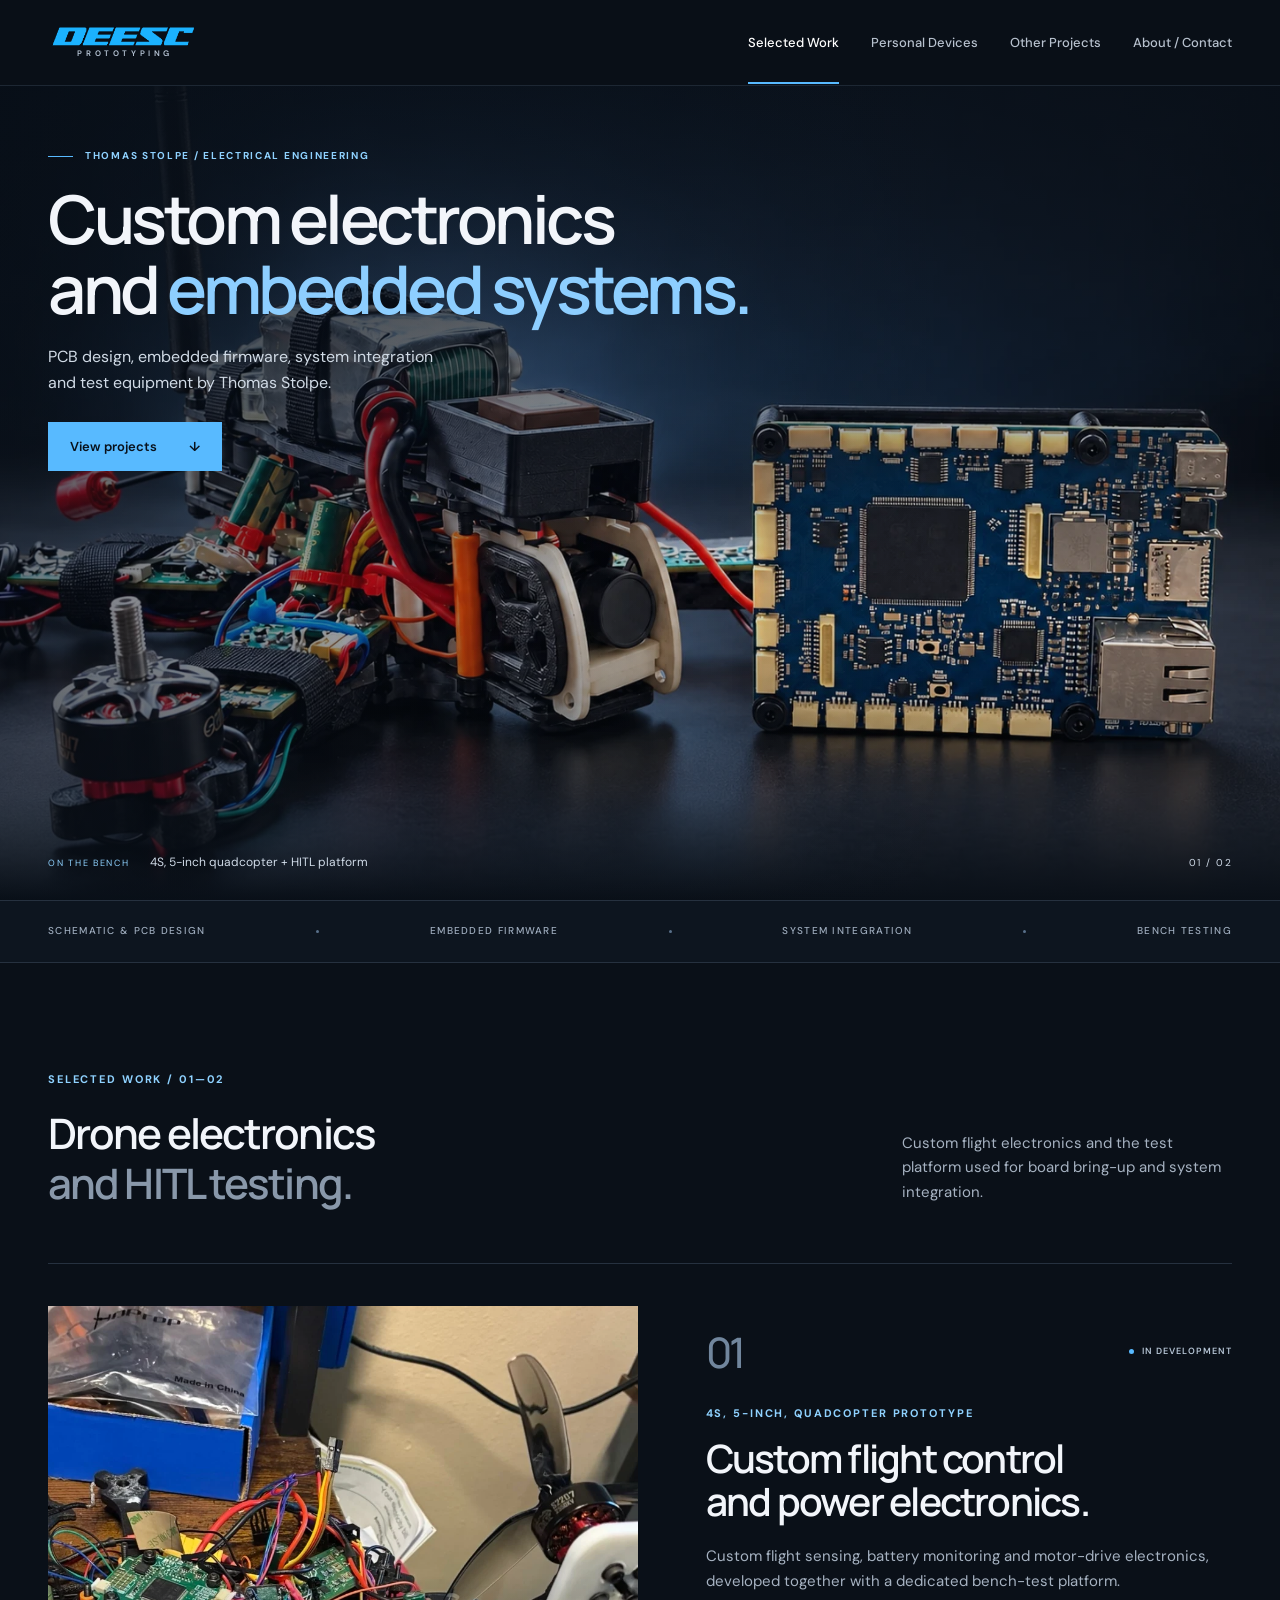
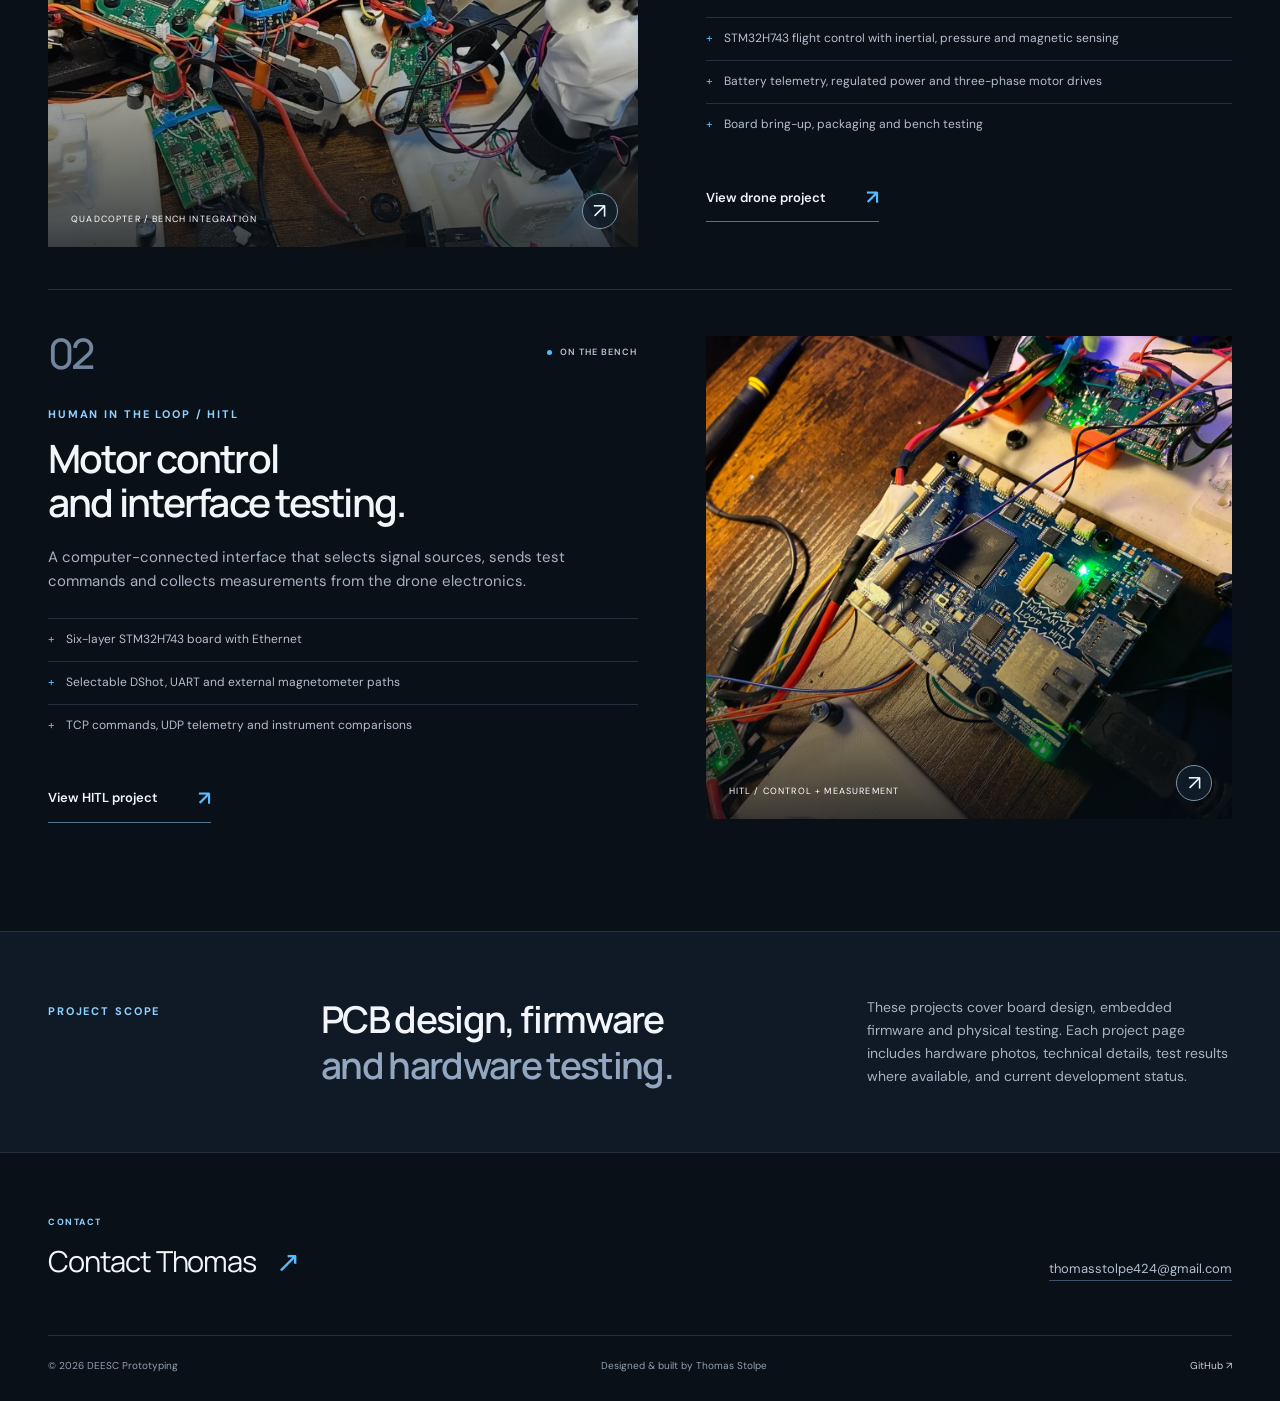
==== index.html @ 62e9d002 "Rename drone project to 4S 5-inch Quadcopter Prototype" ====
<!doctype html>
<html lang="en"><head><meta charset="utf-8"><meta name="viewport" content="width=device-width, initial-scale=1"><meta name="theme-color" content="#0a1018"><meta name="description" content="Custom drone electronics and the HITL test platform. PCB design, embedded firmware, system integration and bench testing by Thomas Stolpe."><title>Thomas Stolpe — Electronics &amp; Embedded Systems | DEESC Prototyping</title><link rel="icon" href="assets/brand/deesc-chip-blue.png"><link rel="canonical" href="https://deescproto.com/"><meta property="og:type" content="website"><meta property="og:title" content="Thomas Stolpe — Electronics &amp; Embedded Systems | DEESC Prototyping"><meta property="og:description" content="Custom drone electronics and the HITL test platform. PCB design, embedded firmware, system integration and bench testing by Thomas Stolpe."><meta property="og:image" content="https://deescproto.com/photo-drone-hitl.webp"><meta name="twitter:card" content="summary_large_image"><link rel="stylesheet" href="styles.css?v=20261102"><link rel="preload" as="image" href="photo-drone-hitl.webp"></head><body>
<a class="skip-link" href="#main">Skip to content</a><header class="site-header"><div class="container nav-wrap">
 <a class="brand" href="index.html" aria-label="DEESC Prototyping home"><img src="assets/brand/deesc-wordmark-blue.png" width="151" height="39" alt="DEESC"><span>PROTOTYPING</span></a>
 <button class="menu-toggle" aria-expanded="false" aria-controls="main-nav"><span>Menu</span><span class="menu-icon" aria-hidden="true">☰</span></button>
 <nav class="main-nav" id="main-nav" aria-label="Main navigation"><a href="index.html" aria-current="page">Selected Work</a><a href="people.html">Personal Devices</a><a href="projects.html">Other Projects</a><a href="about.html">About / Contact</a></nav></div></header><main id="main">
<section class="hero" aria-labelledby="hero-title">
 <img class="hero-photo" src="photo-drone-hitl.webp" alt="Custom drone electronics and the blue HITL test board on a charcoal studio background" width="1448" height="1086" fetchpriority="high">
 <div class="hero-shade"></div>
 <div class="container hero-copy"><p class="eyebrow"><span class="small-line"></span> THOMAS STOLPE / ELECTRICAL ENGINEERING</p>
 <h1 id="hero-title">Custom electronics<br>and <em>embedded systems.</em></h1>
 <p class="hero-lede">PCB design, embedded firmware, system integration<br class="desktop-break"> and test equipment by Thomas Stolpe.</p>
 <a class="button primary" href="#selected-work">View projects <span aria-hidden="true">↓</span></a></div>
 <div class="hero-caption container"><span>ON THE BENCH</span><span>4S, 5-inch quadcopter + HITL platform</span><span>01 / 02</span></div>
</section>
<div class="discipline-strip"><div class="container"><span>SCHEMATIC & PCB DESIGN</span><i></i><span>EMBEDDED FIRMWARE</span><i></i><span>SYSTEM INTEGRATION</span><i></i><span>BENCH TESTING</span></div></div>
<section class="section selected-work" id="selected-work"><div class="container">
 <div class="section-heading"><div><p class="eyebrow">SELECTED WORK / 01—02</p><h2>Drone electronics<br><span class="muted">and HITL testing.</span></h2></div><p>Custom flight electronics and the test platform used for board bring-up and system integration.</p></div>
 <article class="feature feature-drone"><a class="feature-visual" href="project.html?id=modular-drone-platform" aria-label="Explore the 4S, 5-inch, Quadcopter Prototype"><img src="photo-drone-bench.webp" width="1170" height="888" loading="lazy" alt="Custom drone electronics wired into a motor test fixture"><span class="photo-label">QUADCOPTER / BENCH INTEGRATION</span><span class="image-arrow" aria-hidden="true">↗</span></a>
 <div class="feature-copy"><div class="feature-top"><span class="index-number">01</span><span class="status"><i></i> IN DEVELOPMENT</span></div><p class="eyebrow">4S, 5-INCH, QUADCOPTER PROTOTYPE</p><h3>Custom flight control<br>and power electronics.</h3><p>Custom flight sensing, battery monitoring and motor-drive electronics, developed together with a dedicated bench-test platform.</p><ul class="detail-lines"><li>STM32H743 flight control with inertial, pressure and magnetic sensing</li><li>Battery telemetry, regulated power and three-phase motor drives</li><li>Board bring-up, packaging and bench testing</li></ul><a class="text-link" href="project.html?id=modular-drone-platform">View drone project <span aria-hidden="true">↗</span></a></div></article>
 <article class="feature feature-hitl"><a class="feature-visual" href="project.html?id=hitl-test-platform" aria-label="Explore the HITL Test Platform"><img src="photo-hitl-bench.webp" width="1536" height="1152" loading="lazy" alt="Powered HITL test board connected to the motor-control bench"><span class="photo-label">HITL / CONTROL + MEASUREMENT</span><span class="image-arrow" aria-hidden="true">↗</span></a>
 <div class="feature-copy"><div class="feature-top"><span class="index-number">02</span><span class="status"><i></i> ON THE BENCH</span></div><p class="eyebrow">HUMAN IN THE LOOP / HITL</p><h3>Motor control<br>and interface testing.</h3><p>A computer-connected interface that selects signal sources, sends test commands and collects measurements from the drone electronics.</p><ul class="detail-lines"><li>Six-layer STM32H743 board with Ethernet</li><li>Selectable DShot, UART and external magnetometer paths</li><li>TCP commands, UDP telemetry and instrument comparisons</li></ul><a class="text-link" href="project.html?id=hitl-test-platform">View HITL project <span aria-hidden="true">↗</span></a></div></article>
</div></section>
<section class="approach-band"><div class="container approach-inner"><p class="eyebrow">PROJECT SCOPE</p><h2>PCB design, firmware<br><span>and hardware testing.</span></h2><p>These projects cover board design, embedded firmware and physical testing. Each project page includes hardware photos, technical details, test results where available, and current development status.</p></div></section>
</main><footer class="site-footer"><div class="container"><div class="footer-top"><div><p class="eyebrow">CONTACT</p><a class="footer-hello" href="mailto:thomasstolpe424@gmail.com">Contact Thomas <span aria-hidden="true">↗</span></a></div><a class="email-link" href="mailto:thomasstolpe424@gmail.com">thomasstolpe424@gmail.com</a></div><div class="footer-bottom"><span>© <span id="year">2026</span> DEESC Prototyping</span><span>Designed & built by Thomas Stolpe</span><a href="https://github.com/tstolpe29" target="_blank" rel="noopener noreferrer">GitHub ↗</a></div></div></footer><script src="script.js?v=20261102"></script></body></html>
---- styles.css ----
@import url('https://fonts.googleapis.com/css2?family=DM+Sans:wght@400;500;600;700&family=Manrope:wght@400;500;600;700;800&display=swap');
:root{--bg:#0a1018;--line:#26313f;--text:#f2f5fa;--muted:#a6b2c1;--blue:#58baff;--blue-light:#8fd2ff;--font:'DM Sans',Arial,sans-serif;--display:'Manrope',Arial,sans-serif}
*{box-sizing:border-box}html{scroll-behavior:smooth;scroll-padding-top:100px}body{margin:0;background:var(--bg);color:var(--text);font-family:var(--font);font-size:16px;line-height:1.65;-webkit-font-smoothing:antialiased}a{color:inherit;text-decoration:none}button{font:inherit;color:inherit}img{display:block;max-width:100%}::selection{background:#59baff;color:#071018}:focus-visible{outline:2px solid var(--blue-light);outline-offset:6px}h1,h2,h3{font-family:var(--display);line-height:1.12;letter-spacing:-.045em;font-weight:600}h1,h2,h3,p{margin-top:0}p{color:var(--muted)}.container{width:min(1280px,calc(100% - 96px));margin-inline:auto}.muted{color:#8998aa}.eyebrow{font-size:11px;font-weight:700;line-height:1.6;letter-spacing:.17em;color:var(--blue-light);margin-bottom:24px}.skip-link{position:fixed;left:24px;top:-100px;z-index:200;background:var(--blue);color:#071018;padding:12px 18px}.skip-link:focus{top:12px}
.site-header{height:86px;position:sticky;top:0;z-index:50;background:rgba(10,16,24,.95);border-bottom:1px solid rgba(142,174,206,.15);backdrop-filter:blur(20px)}.nav-wrap{display:flex;height:100%;align-items:center;justify-content:space-between;gap:36px}.brand{width:151px;display:flex;flex-direction:column;align-items:center;gap:0;flex-shrink:0}.brand img{width:151px;height:auto;max-height:38px;object-fit:contain}.brand span{font-size:8px;letter-spacing:.45em;font-weight:600;padding-left:.45em;color:#b6c4d5}.main-nav{display:flex;gap:32px;align-items:center}.main-nav a{font-size:13px;font-weight:500;padding:31px 0 29px;color:#b7c1ce;border-bottom:2px solid transparent;transition:color .2s,border-color .2s}.main-nav a:hover,.main-nav a[aria-current=page]{color:#fff;border-bottom-color:var(--blue)}.menu-toggle{display:none}
.hero{position:relative;min-height:790px;height:min(850px,calc(100svh - 86px));isolation:isolate;overflow:hidden;background:#0e1825}.hero-photo{position:absolute;inset:0;width:100%;height:100%;object-fit:cover;object-position:50% 74%;z-index:-3}.hero-shade{position:absolute;inset:0;z-index:-2;background:linear-gradient(180deg,rgba(8,15,24,.87) 0%,rgba(8,15,24,.55) 29%,rgba(8,15,24,0) 62%,rgba(8,15,24,.36) 87%,#0a1018 100%)}.hero-copy{padding-top:62px;position:relative}.hero-copy .eyebrow{display:flex;align-items:center;gap:12px;font-size:10px;margin-bottom:20px}.small-line{display:inline-block;width:25px;height:1px;background:var(--blue)}.hero h1{font-size:clamp(47px,5.25vw,76px);max-width:910px;margin-bottom:20px;letter-spacing:-.052em;line-height:1.04}.hero h1 em{font-style:normal;color:#8dceff}.hero-lede{font-size:16px;line-height:1.65;max-width:640px;color:#d0dae5;margin-bottom:25px}.button{display:inline-flex;align-items:center;justify-content:space-between;gap:32px;padding:13px 21px;font-weight:600;font-size:13px;border:1px solid transparent;transition:background .2s,transform .2s}.button.primary{background:var(--blue);color:#08111b}.button:hover{background:#9edaff;transform:translateY(-2px)}.hero-caption{position:absolute;bottom:27px;left:0;right:0;display:flex;align-items:center;gap:20px;font-size:12px;color:#d0dbe8}.hero-caption span:first-child{font-size:9px;letter-spacing:.19em;color:var(--blue-light)}.hero-caption span:last-child{margin-left:auto;font-size:10px;letter-spacing:.15em}
.discipline-strip{border-block:1px solid var(--line);background:#0d151f}.discipline-strip .container{display:flex;align-items:center;justify-content:space-between;gap:20px;padding-block:22px}.discipline-strip span{font-size:10px;font-weight:500;letter-spacing:.13em;color:#9eacbd}.discipline-strip i{width:3px;height:3px;background:#59718b;border-radius:50%}.section{padding-block:108px}.section-heading{display:flex;justify-content:space-between;align-items:flex-end;gap:70px;margin-bottom:54px}.section-heading h2{font-size:42px;line-height:1.2;margin-bottom:0}.section-heading .eyebrow{margin-bottom:20px}.section-heading>p{max-width:330px;margin-bottom:4px;font-size:15px}
.feature{display:grid;grid-template-columns:1.12fr 1fr;gap:68px;align-items:center;padding:42px 0;border-top:1px solid var(--line)}.feature:last-child{padding-bottom:0}.feature-visual{position:relative;display:block;aspect-ratio:1.09;overflow:hidden;background:#15202d}.feature-visual img{width:100%;height:100%;object-fit:cover;transition:transform .7s}.feature-visual:after,.people-photo:after,.about-image:after{content:'';position:absolute;inset:50% 0 0;background:linear-gradient(transparent,rgba(6,12,19,.78));pointer-events:none}.feature-visual:hover img,.small-photo:hover img{transform:scale(1.035)}.photo-label{position:absolute;z-index:1;left:23px;bottom:20px;font-size:9px;letter-spacing:.13em;color:white}.image-arrow{position:absolute;z-index:2;right:20px;bottom:18px;display:grid;place-items:center;width:36px;height:36px;border:1px solid #7e93a9;background:#111e2bd9;border-radius:50%;font-size:21px;color:#e8f4ff}.feature-top{display:flex;justify-content:space-between;align-items:center;margin-bottom:32px}.index-number{font-family:var(--display);font-weight:500;font-size:42px;letter-spacing:-.06em;color:#71869d;line-height:1}.status{font-size:9px;letter-spacing:.12em;font-weight:600;display:flex;align-items:center;gap:8px;color:#b5c4d4}.status i{width:5px;height:5px;background:var(--blue);border-radius:50%}.feature-copy .eyebrow{margin-bottom:14px}.feature h3{font-size:39px;margin-bottom:20px}.feature-copy>p:not(.eyebrow){font-size:15px}.detail-lines{list-style:none;padding:0;margin:24px 0 28px}.detail-lines li{position:relative;border-top:1px solid var(--line);padding:11px 0 11px 18px;font-size:12px;color:#b4c0cf}.detail-lines li:before{content:'+';position:absolute;left:0;color:var(--blue)}.text-link{display:inline-flex;align-items:center;justify-content:space-between;gap:40px;font-weight:600;font-size:13px;padding-block:7px;border-bottom:1px solid #52728e;transition:color .2s,border-color .2s}.text-link span{font-size:20px;color:var(--blue)}.text-link:hover{color:var(--blue-light);border-color:var(--blue-light)}.feature-hitl .feature-visual{grid-column:2;grid-row:1}.feature-hitl .feature-copy{grid-column:1;grid-row:1}
.approach-band{background:#101a27;border-block:1px solid var(--line);padding-block:64px}.approach-inner{display:grid;grid-template-columns:.65fr 1.4fr 1fr;gap:36px;align-items:center}.approach-inner>.eyebrow{align-self:start;margin-top:7px}.approach-inner h2{font-size:37px;margin:0;line-height:1.25}.approach-inner h2 span{color:#92a6bf}.approach-inner>p:last-child{font-size:14px;margin:0}.site-footer{padding:62px 0 27px}.footer-top{display:flex;align-items:flex-end;justify-content:space-between;gap:30px;padding-bottom:54px}.footer-top .eyebrow{font-size:9px;margin-bottom:14px}.footer-hello{font-family:var(--display);font-size:29px;letter-spacing:-.04em;line-height:1.25}.footer-hello span{color:var(--blue);margin-left:15px}.email-link{color:#b1c0d1;font-size:13px;border-bottom:1px solid #40536b}.footer-bottom{display:flex;gap:24px;align-items:center;justify-content:space-between;border-top:1px solid var(--line);padding-top:22px;font-size:10px;color:#91a0b2}.footer-bottom a{color:#c4d0df}
.page-intro{padding-top:90px;padding-bottom:70px;border-bottom:1px solid var(--line)}.page-intro h1{font-size:clamp(44px,5.2vw,70px);line-height:1.16;margin-bottom:26px}.intro-lede{font-size:18px;max-width:760px;line-height:1.7;margin-bottom:0}.people-projects{padding-bottom:40px}.people-feature{display:grid;grid-template-columns:1fr 1fr;gap:80px;align-items:center;padding-block:74px;border-bottom:1px solid var(--line)}.people-feature:last-child{border:0}.people-photo{position:relative;overflow:hidden;display:block;background:#131c28;aspect-ratio:1/1.06}.people-photo img{width:100%;height:100%;object-fit:cover}.people-copy .index-number{display:block;margin-bottom:28px}.people-copy .eyebrow{font-size:10px;margin-bottom:15px}.people-copy h2{font-size:42px;line-height:1.18}.people-copy>p:not(.eyebrow){font-size:15px}.tags{display:flex;flex-wrap:wrap;gap:8px;margin-top:22px}.tags span{padding:5px 9px;border:1px solid #2f4155;font-size:10px;line-height:1.5;color:#b6c9df}.people-copy .text-link{margin-top:28px}.people-feature.reverse .people-photo{grid-column:2;grid-row:1}.people-feature.reverse .people-copy{grid-column:1;grid-row:1}
.small-project-grid{display:grid;grid-template-columns:repeat(3,minmax(0,1fr));column-gap:26px;row-gap:54px;padding-block:62px 90px}.small-project{min-width:0}.small-photo{display:block;position:relative;aspect-ratio:1.35;overflow:hidden;background:#16202d}.small-photo img{width:100%;height:100%;object-fit:cover;transition:transform .6s}.small-index{position:absolute;top:14px;left:14px;background:#0a1018d9;border:1px solid #5f748d;min-width:27px;text-align:center;font-size:11px;padding:2px 5px}.small-photo .image-arrow{width:29px;height:29px;font-size:18px;bottom:12px;right:12px}.small-copy{padding-top:18px}.small-category{color:#90a6bd;font-size:9px;letter-spacing:.08em;margin-bottom:9px}.small-copy h2{font-size:23px;line-height:1.25;letter-spacing:-.035em;margin-bottom:12px}.small-copy h2 a:hover{color:var(--blue-light)}.small-copy>p:not(.small-category){font-size:14px;margin-bottom:0}.small-copy .tags{margin-top:18px}
.about-layout{display:grid;grid-template-columns:1fr 1fr;gap:76px;align-items:start;padding-block:70px 90px}.about-image{position:relative;height:620px}.about-image img{width:100%;height:100%;object-fit:cover}.about-text h2{font-size:37px;line-height:1.2}.about-text>p{font-size:15px}.about-text .eyebrow{font-size:10px}.skill-list{margin:30px 0 0}.skill-list>div{display:grid;grid-template-columns:95px 1fr;gap:14px;border-top:1px solid var(--line);padding-block:13px;font-size:12px}.skill-list dt{color:#d6e5f6;font-weight:600}.skill-list dd{margin:0;color:var(--muted)}.contact-panel{background:#121f2e;padding:48px;display:grid;grid-template-columns:1fr 1fr;gap:60px;margin-bottom:75px;border:1px solid #2e435b}.contact-panel h2{font-size:39px;margin-bottom:18px}.contact-panel p:not(.eyebrow){font-size:14px;margin:0}.contact-links{align-self:center}.contact-links a{position:relative;display:flex;flex-direction:column;padding:18px 25px 18px 0;border-bottom:1px solid #3b4f66;gap:6px}.contact-links span{font-size:10px;color:#a7bed7}.contact-links strong{font-size:15px;font-weight:500;overflow-wrap:anywhere}.contact-links b{position:absolute;right:0;top:45%;color:var(--blue)}
.case-hero{padding-top:47px;padding-bottom:64px;background:linear-gradient(140deg,#101a28,#0a1018)}.back-link{font-size:12px;color:#99aec5;display:inline-block;margin-bottom:43px}.back-link:hover{color:var(--blue-light)}.case-hero-grid{display:grid;grid-template-columns:1fr 1.07fr;gap:64px;align-items:center}.case-hero h1{font-size:clamp(40px,4.3vw,62px);line-height:1.09;margin-bottom:22px}.case-subtitle{font-size:17px}.case-hero .eyebrow{margin-bottom:17px}.case-status{font-size:11px;color:#c1d0e2;margin-top:28px;display:flex;gap:9px;align-items:center}.case-status:before{content:'';width:5px;height:5px;border-radius:50%;background:var(--blue);flex-shrink:0}.case-hero-image{margin:0;aspect-ratio:1.17;background:#172332}.case-hero-image img{width:100%;height:100%;object-fit:cover}.case-hero-image.contain img{object-fit:contain}.facts{display:grid;grid-template-columns:repeat(3,1fr);border-block:1px solid var(--line)}.facts>div{padding:24px 28px;border-right:1px solid var(--line)}.facts>div:first-child{padding-left:0}.facts>div:last-child{border-right:0}.facts dt{font-size:10px;color:#8ca2ba;letter-spacing:.08em;margin-bottom:5px}.facts dd{font-size:16px;margin:0;color:#d4e2f2}.case-section{padding-block:70px}.case-grid{display:grid;grid-template-columns:1fr 1fr;gap:80px}.case-grid h2{font-size:36px;line-height:1.18}.case-overview{font-size:17px;color:#c3cedc}.case-focus{font-size:15px}.engineering-list{list-style:none;margin:0;padding:0}.engineering-list li{padding:18px 0;border-top:1px solid var(--line);display:grid;grid-template-columns:26px 1fr;gap:15px;color:#aebdcf;font-size:14px}.engineering-list li span{font-size:10px;color:var(--blue);padding-top:3px}.engineering-list li p{margin:0;color:inherit}.architecture{margin-top:54px;border-block:1px solid var(--line);padding-block:28px}.architecture>.eyebrow{font-size:10px;margin-bottom:18px}.system-flow{display:grid;grid-template-columns:repeat(4,minmax(0,1fr));gap:18px}.system-node{border-left:2px solid #476b90;padding-left:15px}.system-node span{font-size:9px;color:var(--blue);display:block;margin-bottom:6px}.system-node h3{font-family:var(--font);font-size:14px;letter-spacing:0;margin-bottom:5px}.system-node p{font-size:11px;margin:0}.outcome{margin-top:40px;padding:24px 28px;background:#121f2d;border-left:2px solid var(--blue)}.outcome .eyebrow{font-size:10px;margin-bottom:9px}.outcome p:last-child{font-size:14px;margin:0;color:#b8c9dc}
.docs-section{padding-bottom:50px}.docs-box{border:1px solid var(--line);padding:30px}.docs-box h2{font-size:25px;margin-bottom:10px}.docs-box>p{font-size:14px}.doc-links{display:flex;flex-wrap:wrap;gap:12px;margin-top:22px}.doc-links a{display:inline-flex;align-items:center;gap:25px;padding:12px 16px;background:#142231;border:1px solid #2c455e;font-size:12px;overflow-wrap:anywhere;max-width:100%}.doc-links a:hover{border-color:var(--blue)}.doc-links a span{color:var(--blue-light);font-size:10px;white-space:nowrap}.gallery-section{padding-block:30px 80px}.gallery-heading{display:flex;justify-content:space-between;align-items:flex-end;gap:30px;margin-bottom:28px}.gallery-heading h2{font-size:34px;margin-bottom:0}.gallery-heading .eyebrow{margin-bottom:14px}.gallery-heading>p{font-size:12px;margin:0}.gallery-grid{display:grid;grid-template-columns:repeat(3,minmax(0,1fr));gap:24px;align-items:start}.gallery-item{width:100%;padding:0;border:1px solid #2a3a4e;background:#101a26;text-align:left;cursor:zoom-in;overflow:hidden}.gallery-item img{width:100%;height:250px;object-fit:cover;background:#18232f}.gallery-item[data-technical=true] img{object-fit:contain}.gallery-item span{display:block;padding:13px 15px;font-size:11px;line-height:1.55;color:#a8bdd2}.gallery-item:hover{border-color:#6aa8de}.case-simple{max-width:900px;margin:0 auto}.case-simple h2{font-size:32px}.case-simple p{font-size:18px;color:#bfccdc}.project-related{border-top:1px solid var(--line);padding-block:30px 50px;display:flex;align-items:center;justify-content:space-between;gap:30px}.project-related>span{font-size:10px;color:#9fb0c3;letter-spacing:.14em}.project-related a{font-size:20px;line-height:1.35;font-family:var(--display)}.project-related a span{color:var(--blue);margin-left:15px}
.lightbox{max-width:none;width:100vw;height:100dvh;max-height:none;inset:0;margin:0;padding:20px 30px;border:0;color:var(--text);background:rgba(5,9,15,.98)}.lightbox::backdrop{background:#03060a}.lightbox-toolbar{display:flex;justify-content:space-between;align-items:center;height:47px;max-width:1550px;margin:auto}.lightbox-toolbar>span{font-size:12px;color:#a4b8d0}.lightbox button{background:#152538;border:1px solid #405a77;cursor:pointer;padding:8px 15px}.lightbox button:hover{background:#263f5c}.lightbox-close{font-size:12px}.lightbox-close span{margin-left:20px;font-size:20px}.lightbox-body{display:grid;grid-template-columns:50px minmax(0,1fr) 50px;gap:20px;align-items:center;height:calc(100% - 60px);max-width:1550px;margin:auto}.lightbox figure{margin:0;min-width:0;display:flex;flex-direction:column;align-items:center;gap:16px;max-height:100%}.lightbox figure img{max-height:calc(100dvh - 175px);object-fit:contain;min-height:0}.lightbox figcaption{font-size:12px;color:#bacbdf;text-align:center}.lightbox-prev,.lightbox-next{font-size:20px;height:50px}.no-scroll{overflow:hidden}.error-page{min-height:50vh}
@media(min-width:1600px){.hero-photo{object-position:center 68%}.hero-copy{padding-top:70px}.hero h1{font-size:80px}}
@media(max-width:1100px){.container{width:calc(100% - 64px)}.main-nav{gap:23px}.hero{min-height:730px;height:770px}.hero-photo{object-position:55% 73%}.feature{gap:38px}.feature h3{font-size:32px}.feature-top{margin-bottom:24px}.section-heading{gap:40px}.section-heading h2{font-size:36px}.approach-inner{grid-template-columns:.6fr 1.25fr 1fr;gap:25px}.approach-inner h2{font-size:30px}.people-feature{gap:45px}.people-copy h2{font-size:35px}.case-hero-grid{gap:36px}.case-grid{gap:48px}.small-project-grid{gap:44px 22px}.small-copy h2{font-size:21px}.about-layout{gap:44px}.contact-panel{gap:40px;padding:36px}.gallery-item img{height:210px}.footer-hello{font-size:25px}}
@media(max-width:800px){.container{width:calc(100% - 40px)}.site-header{height:72px}.brand{width:125px}.brand img{width:125px;max-height:31px}.brand span{font-size:7px}.menu-toggle{display:flex;align-items:center;gap:14px;background:none;border:1px solid #34465b;padding:7px 11px;font-size:12px;cursor:pointer}.menu-icon{color:var(--blue);font-size:16px}.main-nav{position:absolute;top:71px;left:0;right:0;padding:12px 20px 22px;background:#0d1724;border-bottom:1px solid #31455c;display:none;flex-direction:column;align-items:stretch;gap:0}.main-nav.open{display:flex}.main-nav a{padding:14px 8px;border-bottom:1px solid #24374d}.main-nav a[aria-current=page]{color:var(--blue-light)}.hero{min-height:720px;height:780px}.hero-copy{padding-top:48px}.hero h1{font-size:56px;line-height:1.09}.hero-photo{object-position:52% 100%;object-fit:contain;background:#0f1b29}.hero-shade{background:linear-gradient(180deg,#0b1420 0%,rgba(11,20,32,.95) 22%,rgba(11,20,32,.4) 42%,transparent 68%,#0a1018 100%)}.hero-caption{bottom:25px}.hero-caption span{font-size:11px}.hero-caption span:first-child{display:none}.hero-copy .eyebrow{font-size:9px}.hero-lede{font-size:15px}.discipline-strip .container{display:grid;grid-template-columns:1fr 1fr;gap:10px 20px;padding-block:18px}.discipline-strip i{display:none}.discipline-strip span{font-size:9px}.section{padding-block:70px}.section-heading{display:block;margin-bottom:35px}.section-heading h2{font-size:36px}.section-heading>p{margin-top:22px;max-width:540px}.feature{grid-template-columns:1fr;gap:28px;padding-block:30px 46px}.feature-visual{aspect-ratio:1.35}.feature-hitl .feature-visual,.feature-hitl .feature-copy{grid-column:auto;grid-row:auto}.feature-top{margin-bottom:22px}.feature h3{font-size:36px}.feature-copy{padding-inline:5px}.feature-copy>p:not(.eyebrow){max-width:600px}.detail-lines{margin-block:20px}.approach-inner{grid-template-columns:1fr 1fr;gap:20px 35px}.approach-inner>.eyebrow{grid-column:1/-1;margin:0}.approach-inner h2{font-size:29px}.approach-inner>p:last-child{font-size:13px}.footer-top{align-items:flex-start;flex-direction:column;gap:24px;padding-bottom:35px}.footer-bottom{flex-wrap:wrap;gap:12px 22px}.footer-bottom span:nth-child(2){order:3;width:100%}.footer-bottom>a{margin-left:auto}.page-intro{padding-block:56px 44px}.page-intro h1{font-size:48px}.intro-lede{font-size:16px}.people-feature{grid-template-columns:1fr;gap:32px;padding-block:44px}.people-photo{aspect-ratio:1.2;max-height:560px}.people-feature.reverse .people-photo,.people-feature.reverse .people-copy{grid-column:auto;grid-row:auto}.people-copy h2{font-size:37px}.people-copy .index-number{font-size:32px;margin-bottom:22px}.small-project-grid{grid-template-columns:repeat(2,minmax(0,1fr));gap:38px 20px;padding-block:44px 60px}.small-copy h2{font-size:21px}.about-layout{grid-template-columns:1fr;gap:35px;padding-block:44px}.about-image{height:auto;aspect-ratio:1.2}.about-text h2{font-size:36px}.contact-panel{grid-template-columns:1fr;gap:24px;margin-bottom:38px;padding:28px}.contact-panel h2{font-size:34px}.case-hero{padding-block:28px 40px}.back-link{margin-bottom:30px}.case-hero-grid{grid-template-columns:1fr;gap:32px}.case-hero h1{font-size:48px;max-width:600px}.case-hero-image{aspect-ratio:1.4}.case-grid{grid-template-columns:1fr;gap:30px}.case-section{padding-block:45px}.facts>div{padding:20px 15px}.facts dd{font-size:13px}.case-grid h2{font-size:32px}.system-flow{grid-template-columns:1fr 1fr;gap:25px}.gallery-grid{grid-template-columns:1fr 1fr;gap:16px}.gallery-heading{display:block}.gallery-heading>p{margin-top:16px}.gallery-item img{height:210px}.gallery-section{padding-block:20px 45px}.project-related a{font-size:18px}.docs-box{padding:22px}.lightbox{padding:15px 12px}.lightbox-body{grid-template-columns:34px minmax(0,1fr) 34px;gap:8px}.lightbox-prev,.lightbox-next{padding:4px!important;height:40px}.lightbox figcaption{font-size:11px}.lightbox-close{padding:4px 10px!important}}
@media(max-width:480px){.hero{height:720px;min-height:0}.hero-copy{padding-top:38px}.hero h1{font-size:41px;letter-spacing:-.055em;line-height:1.13}.hero-copy .eyebrow{font-size:8px;gap:8px;letter-spacing:.1em}.small-line{width:18px}.hero-lede{font-size:14px;max-width:330px}.desktop-break{display:none}.hero-photo{object-fit:cover;height:430px;top:auto;bottom:20px;object-position:52% 100%;opacity:.96}.hero-shade{background:linear-gradient(180deg,#0b1420 0%,#0b1420 27%,rgba(11,20,32,.8) 41%,transparent 61%,rgba(10,16,24,.12) 83%,#0a1018 100%)}.hero-caption{font-size:10px;gap:10px;bottom:22px}.hero-caption span:nth-child(2){font-size:10px}.button{padding:12px 17px;font-size:12px}.discipline-strip span{font-size:8px;letter-spacing:.08em}.section-heading h2{font-size:31px}.section-heading .eyebrow{font-size:10px}.feature h3{font-size:33px}.feature-visual{aspect-ratio:1.15}.feature-copy{padding:0}.feature-top .status{font-size:8px}.index-number{font-size:34px}.photo-label{left:15px;bottom:17px;font-size:8px;max-width:75%}.feature-copy>.eyebrow{font-size:10px}.detail-lines li{font-size:11px}.approach-band{padding-block:44px}.approach-inner{grid-template-columns:1fr;gap:20px}.approach-inner h2{font-size:32px}.approach-inner>p:last-child{font-size:14px}.site-footer{padding-top:42px}.footer-hello{font-size:25px}.email-link{font-size:12px}.footer-bottom{font-size:9px}.page-intro h1{font-size:39px}.page-intro .eyebrow{font-size:10px}.intro-lede{font-size:15px}.small-project-grid{grid-template-columns:1fr;row-gap:42px}.small-photo{aspect-ratio:1.45}.small-copy h2{font-size:24px}.small-copy>p:not(.small-category){font-size:15px}.people-copy h2{font-size:34px}.people-photo{aspect-ratio:1.08}.about-text h2{font-size:31px}.contact-panel{padding:23px}.contact-links strong{font-size:12px}.case-hero h1{font-size:41px}.case-subtitle{font-size:16px}.case-hero-image{aspect-ratio:1.15}.facts{grid-template-columns:1fr}.facts>div,.facts>div:first-child{padding:14px 0;border-right:0;border-bottom:1px solid var(--line);display:grid;grid-template-columns:105px 1fr;gap:10px;align-items:center}.facts>div:last-child{border-bottom:0}.facts dt{margin:0}.facts dd{font-size:14px}.case-overview{font-size:16px}.case-focus{font-size:14px}.engineering-list li{font-size:13px}.system-flow{gap:22px 14px}.system-node{padding-left:10px}.system-node h3{font-size:12px}.system-node p{font-size:10px}.outcome{padding:20px}.gallery-grid{grid-template-columns:1fr}.gallery-item img{height:auto;max-height:380px;object-fit:contain}.gallery-heading h2{font-size:29px}.project-related{align-items:flex-start;flex-direction:column;gap:15px}.case-simple p{font-size:16px}.lightbox-body{grid-template-columns:30px minmax(0,1fr) 30px;gap:5px}.lightbox-toolbar{height:45px}.lightbox figure img{max-height:calc(100dvh - 200px)}}
@media(prefers-reduced-motion:reduce){html{scroll-behavior:auto}*,*:before,*:after{animation:none!important;transition:none!important}}
/* Final image framing keeps both flagship builds visible at small widths. */
@media(min-width:801px){.hero-shade{background:linear-gradient(90deg,rgba(7,14,23,.55),rgba(7,14,23,.18) 52%,transparent 75%),linear-gradient(180deg,rgba(8,15,24,.87) 0%,rgba(8,15,24,.55) 29%,transparent 62%,rgba(8,15,24,.36) 87%,#0a1018 100%)}}
@media(max-width:480px){.hero-photo{height:auto;width:100%;bottom:22px;object-fit:contain}.hero{height:690px}.hero-shade{background:linear-gradient(180deg,#0b1420 0%,#0b1420 38%,rgba(11,20,32,.3) 57%,transparent 72%,rgba(10,16,24,.08) 90%,#0a1018 100%)}}
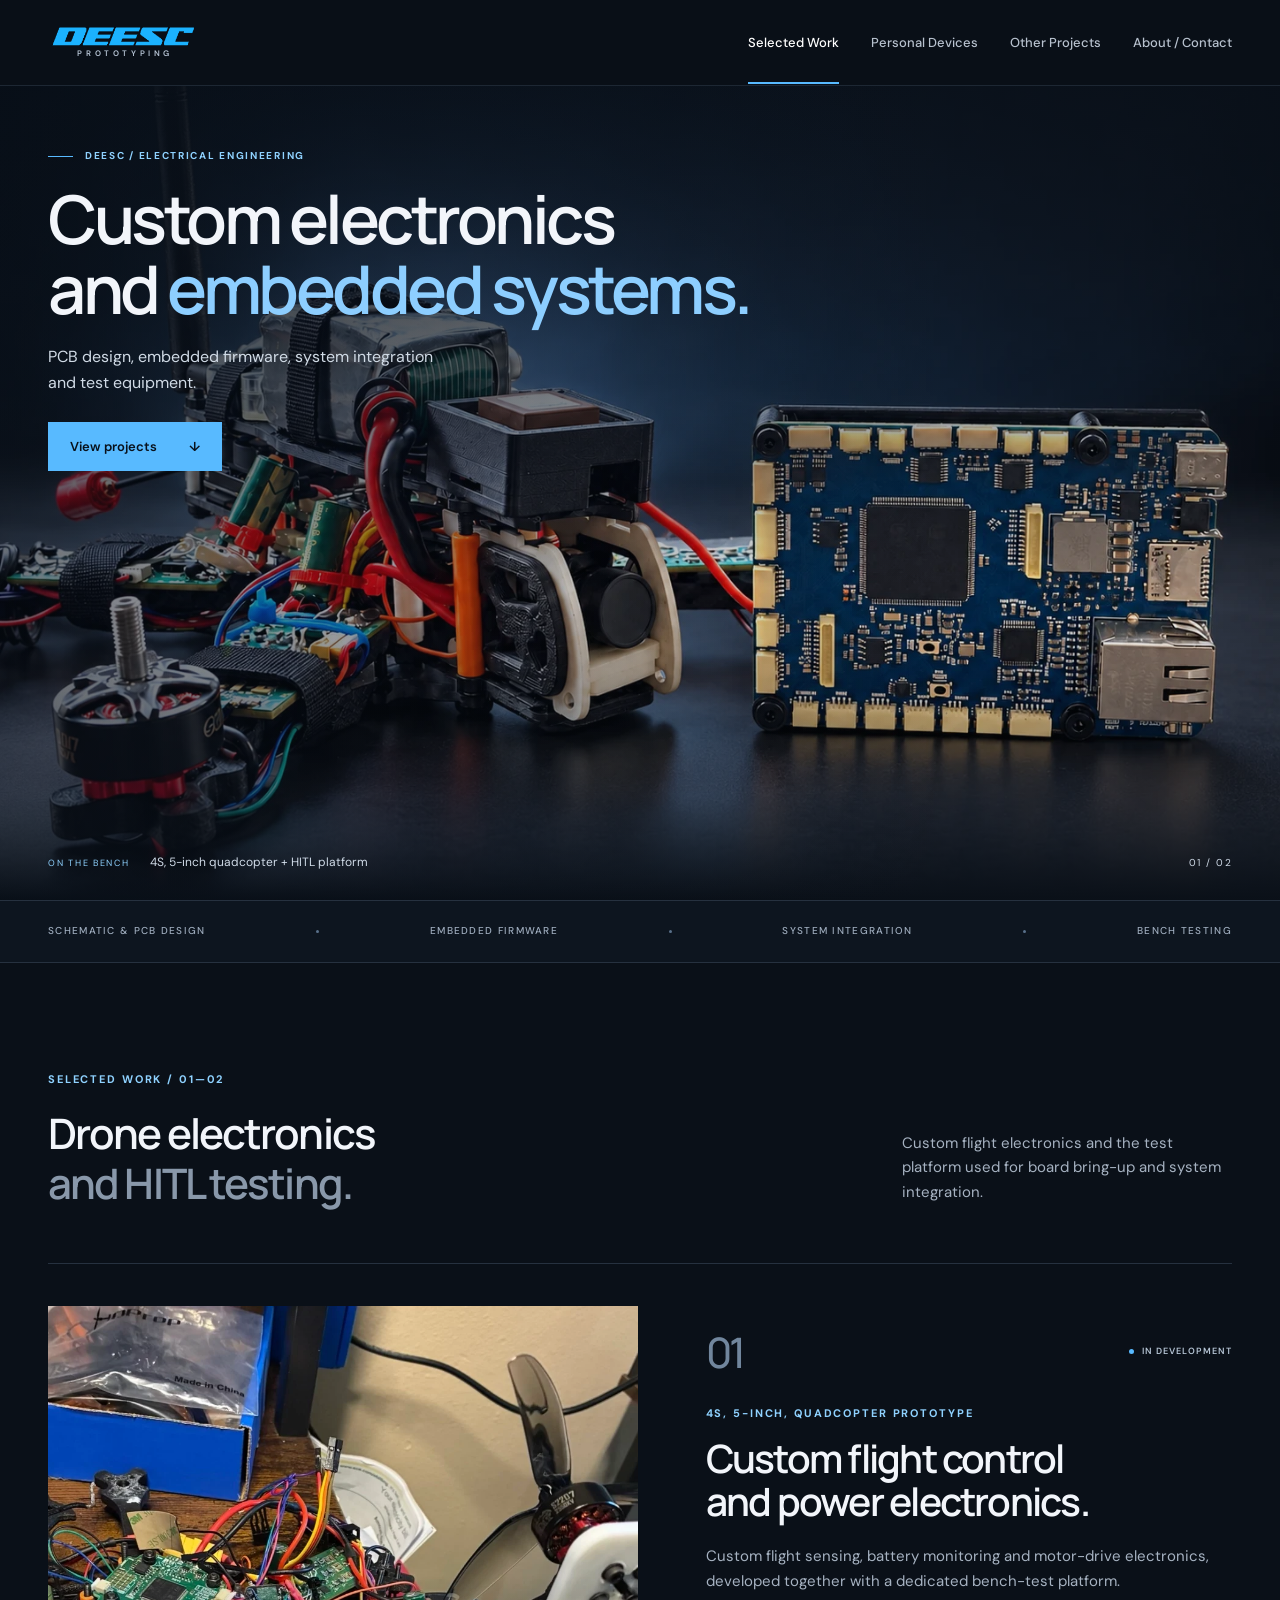
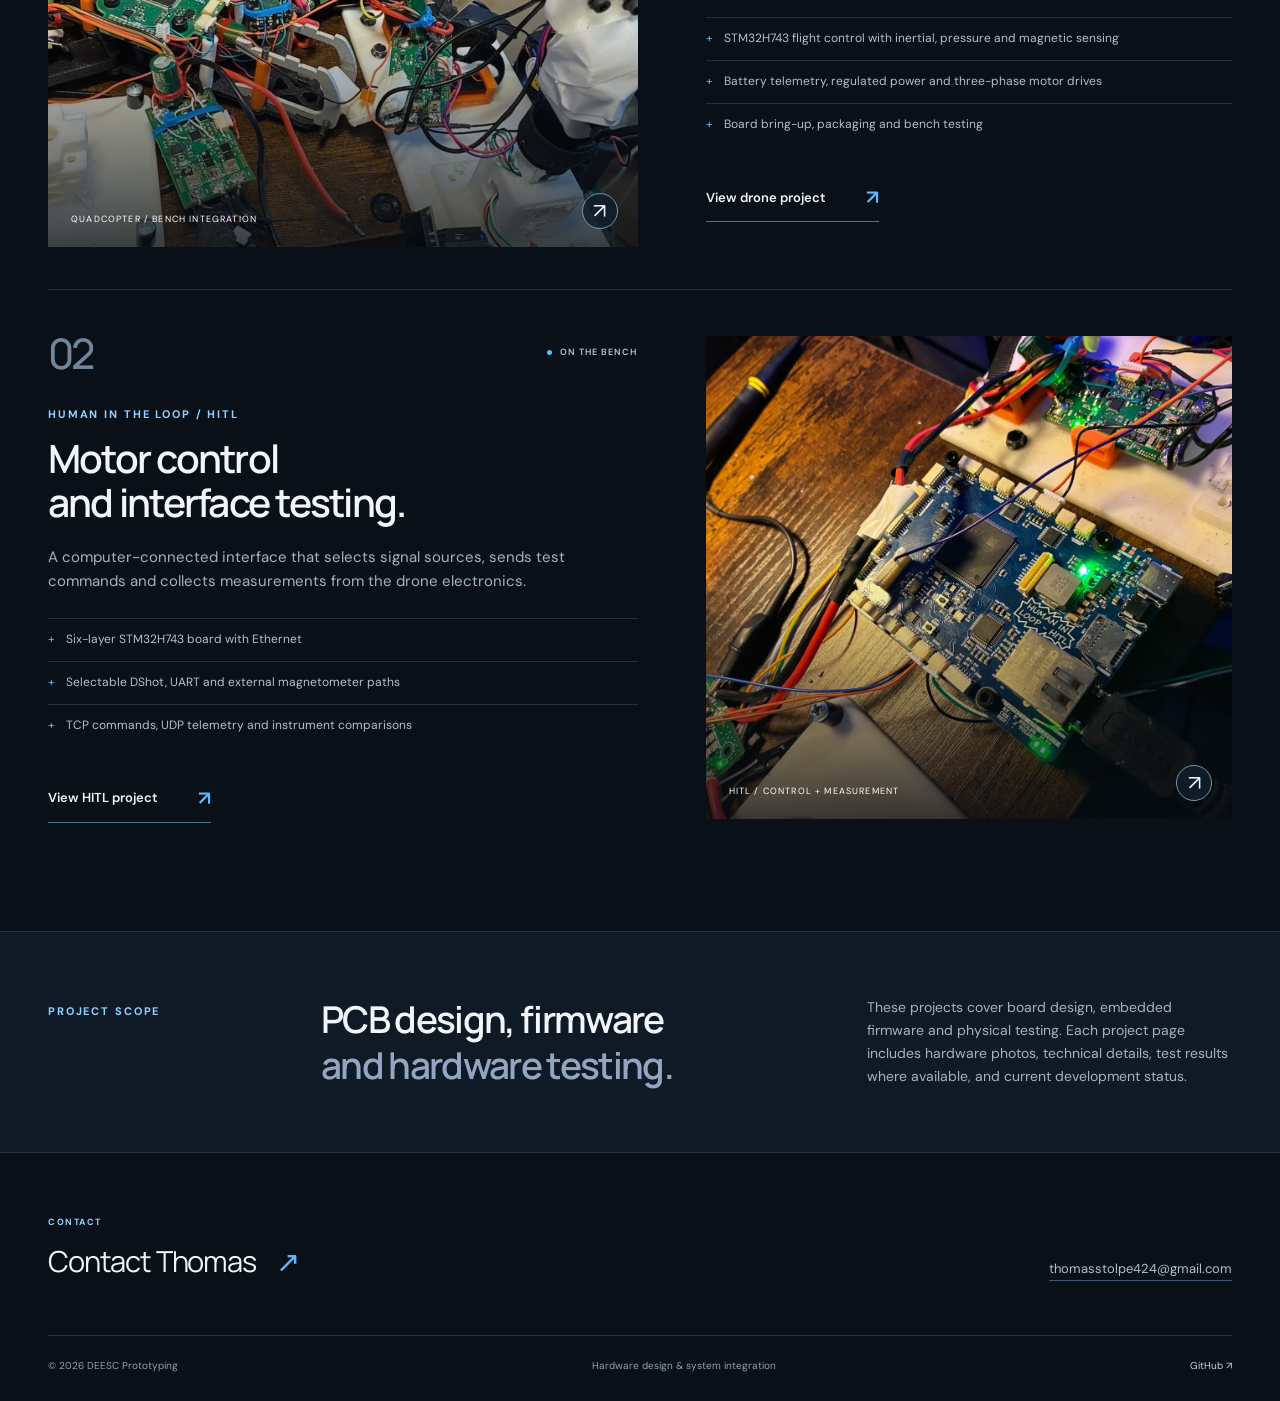
==== commit d9196197: "Use neutral wording throughout website" ====
--- a/index.html
+++ b/index.html
@@ -1,5 +1,5 @@
 <!doctype html>
-<html lang="en"><head><meta charset="utf-8"><meta name="viewport" content="width=device-width, initial-scale=1"><meta name="theme-color" content="#0a1018"><meta name="description" content="Custom drone electronics and the HITL test platform. PCB design, embedded firmware, system integration and bench testing by Thomas Stolpe."><title>Thomas Stolpe — Electronics &amp; Embedded Systems | DEESC Prototyping</title><link rel="icon" href="assets/brand/deesc-chip-blue.png"><link rel="canonical" href="https://deescproto.com/"><meta property="og:type" content="website"><meta property="og:title" content="Thomas Stolpe — Electronics &amp; Embedded Systems | DEESC Prototyping"><meta property="og:description" content="Custom drone electronics and the HITL test platform. PCB design, embedded firmware, system integration and bench testing by Thomas Stolpe."><meta property="og:image" content="https://deescproto.com/photo-drone-hitl.webp"><meta name="twitter:card" content="summary_large_image"><link rel="stylesheet" href="styles.css?v=20261102"><link rel="preload" as="image" href="photo-drone-hitl.webp"></head><body>
+<html lang="en"><head><meta charset="utf-8"><meta name="viewport" content="width=device-width, initial-scale=1"><meta name="theme-color" content="#0a1018"><meta name="description" content="Custom drone electronics and the HITL test platform. PCB design, embedded firmware, system integration and bench testing."><title>Electronics &amp; Embedded Systems | DEESC Prototyping</title><link rel="icon" href="assets/brand/deesc-chip-blue.png"><link rel="canonical" href="https://deescproto.com/"><meta property="og:type" content="website"><meta property="og:title" content="Electronics &amp; Embedded Systems | DEESC Prototyping"><meta property="og:description" content="Custom drone electronics and the HITL test platform. PCB design, embedded firmware, system integration and bench testing."><meta property="og:image" content="https://deescproto.com/photo-drone-hitl.webp"><meta name="twitter:card" content="summary_large_image"><link rel="stylesheet" href="styles.css?v=20261102"><link rel="preload" as="image" href="photo-drone-hitl.webp"></head><body>
 <a class="skip-link" href="#main">Skip to content</a><header class="site-header"><div class="container nav-wrap">
  <a class="brand" href="index.html" aria-label="DEESC Prototyping home"><img src="assets/brand/deesc-wordmark-blue.png" width="151" height="39" alt="DEESC"><span>PROTOTYPING</span></a>
  <button class="menu-toggle" aria-expanded="false" aria-controls="main-nav"><span>Menu</span><span class="menu-icon" aria-hidden="true">☰</span></button>
@@ -7,9 +7,9 @@
 <section class="hero" aria-labelledby="hero-title">
  <img class="hero-photo" src="photo-drone-hitl.webp" alt="Custom drone electronics and the blue HITL test board on a charcoal studio background" width="1448" height="1086" fetchpriority="high">
  <div class="hero-shade"></div>
- <div class="container hero-copy"><p class="eyebrow"><span class="small-line"></span> THOMAS STOLPE / ELECTRICAL ENGINEERING</p>
+ <div class="container hero-copy"><p class="eyebrow"><span class="small-line"></span> DEESC / ELECTRICAL ENGINEERING</p>
  <h1 id="hero-title">Custom electronics<br>and <em>embedded systems.</em></h1>
- <p class="hero-lede">PCB design, embedded firmware, system integration<br class="desktop-break"> and test equipment by Thomas Stolpe.</p>
+ <p class="hero-lede">PCB design, embedded firmware, system integration<br class="desktop-break"> and test equipment.</p>
  <a class="button primary" href="#selected-work">View projects <span aria-hidden="true">↓</span></a></div>
  <div class="hero-caption container"><span>ON THE BENCH</span><span>4S, 5-inch quadcopter + HITL platform</span><span>01 / 02</span></div>
 </section>
@@ -22,4 +22,4 @@
  <div class="feature-copy"><div class="feature-top"><span class="index-number">02</span><span class="status"><i></i> ON THE BENCH</span></div><p class="eyebrow">HUMAN IN THE LOOP / HITL</p><h3>Motor control<br>and interface testing.</h3><p>A computer-connected interface that selects signal sources, sends test commands and collects measurements from the drone electronics.</p><ul class="detail-lines"><li>Six-layer STM32H743 board with Ethernet</li><li>Selectable DShot, UART and external magnetometer paths</li><li>TCP commands, UDP telemetry and instrument comparisons</li></ul><a class="text-link" href="project.html?id=hitl-test-platform">View HITL project <span aria-hidden="true">↗</span></a></div></article>
 </div></section>
 <section class="approach-band"><div class="container approach-inner"><p class="eyebrow">PROJECT SCOPE</p><h2>PCB design, firmware<br><span>and hardware testing.</span></h2><p>These projects cover board design, embedded firmware and physical testing. Each project page includes hardware photos, technical details, test results where available, and current development status.</p></div></section>
-</main><footer class="site-footer"><div class="container"><div class="footer-top"><div><p class="eyebrow">CONTACT</p><a class="footer-hello" href="mailto:thomasstolpe424@gmail.com">Contact Thomas <span aria-hidden="true">↗</span></a></div><a class="email-link" href="mailto:thomasstolpe424@gmail.com">thomasstolpe424@gmail.com</a></div><div class="footer-bottom"><span>© <span id="year">2026</span> DEESC Prototyping</span><span>Designed & built by Thomas Stolpe</span><a href="https://github.com/tstolpe29" target="_blank" rel="noopener noreferrer">GitHub ↗</a></div></div></footer><script src="script.js?v=20261102"></script></body></html>+</main><footer class="site-footer"><div class="container"><div class="footer-top"><div><p class="eyebrow">CONTACT</p><a class="footer-hello" href="mailto:thomasstolpe424@gmail.com">Contact Thomas <span aria-hidden="true">↗</span></a></div><a class="email-link" href="mailto:thomasstolpe424@gmail.com">thomasstolpe424@gmail.com</a></div><div class="footer-bottom"><span>© <span id="year">2026</span> DEESC Prototyping</span><span>Hardware design & system integration</span><a href="https://github.com/tstolpe29" target="_blank" rel="noopener noreferrer">GitHub ↗</a></div></div></footer><script src="script.js?v=20261102"></script></body></html>
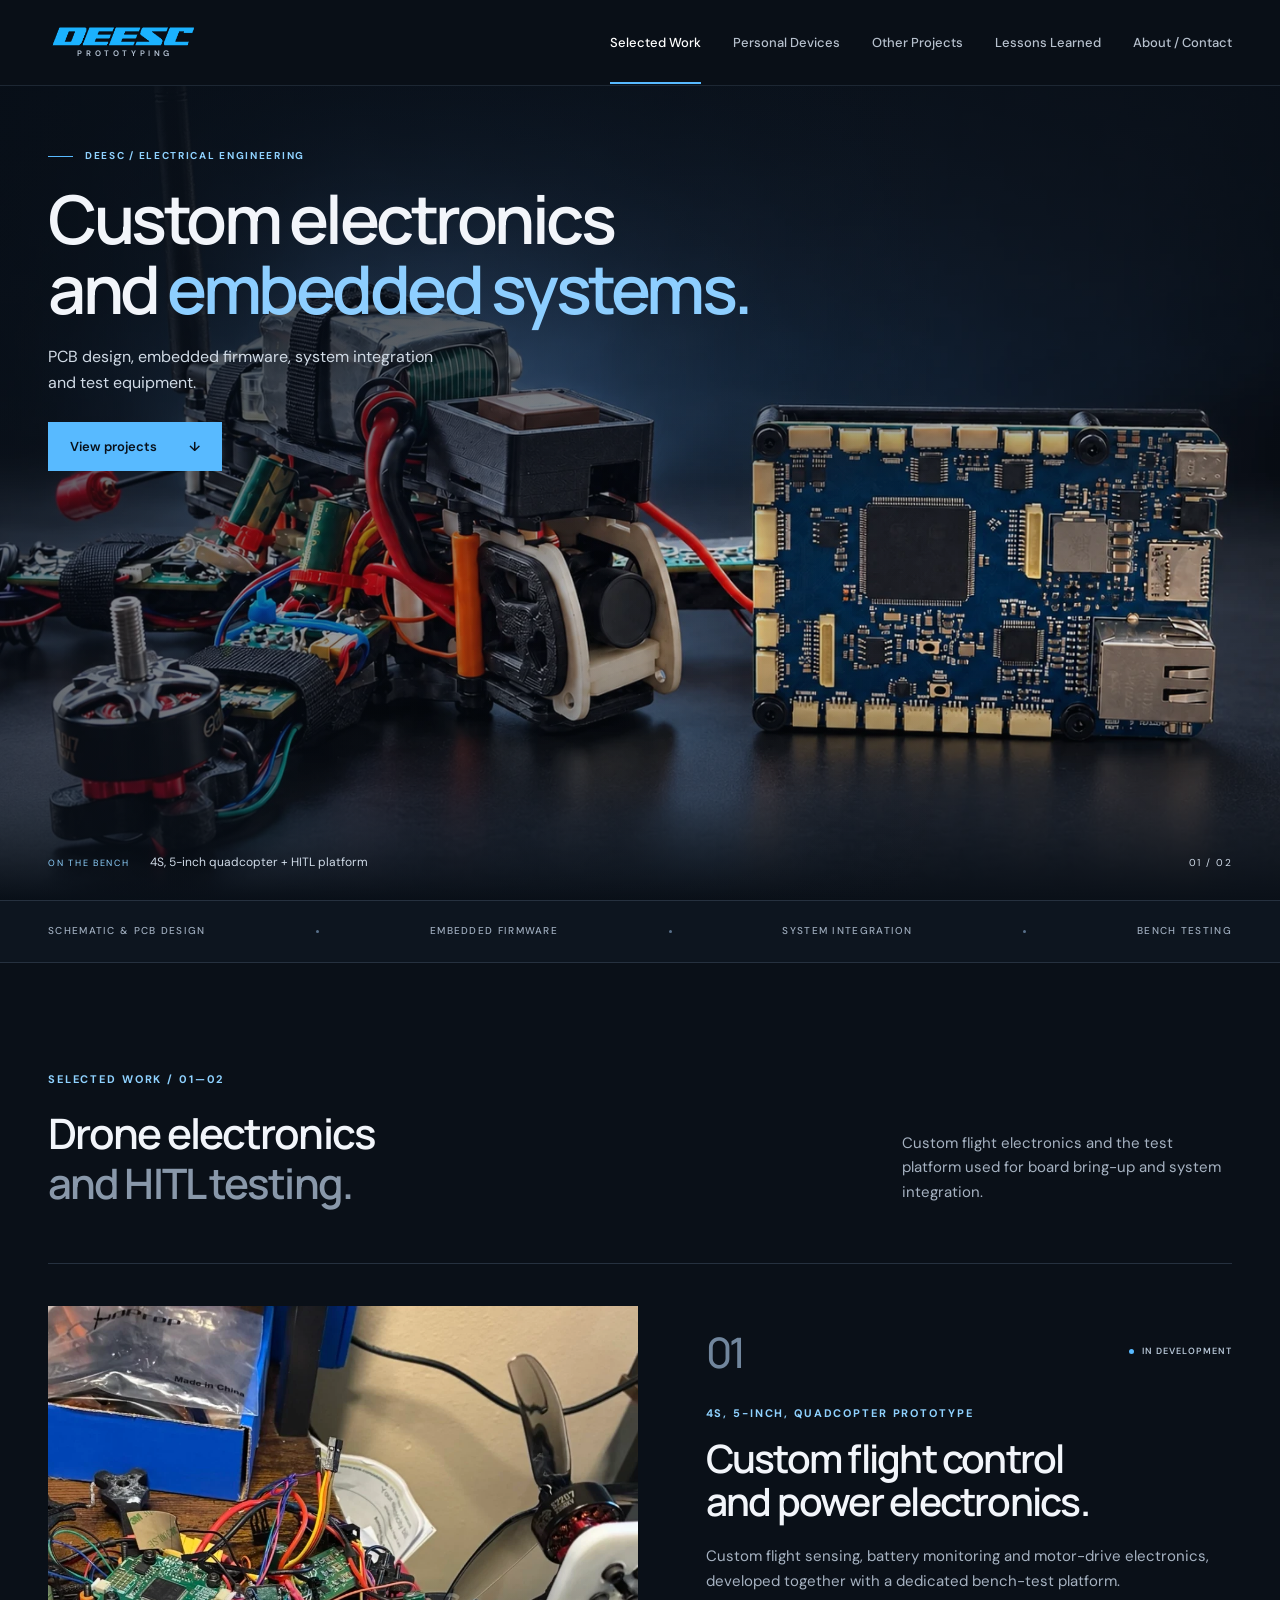
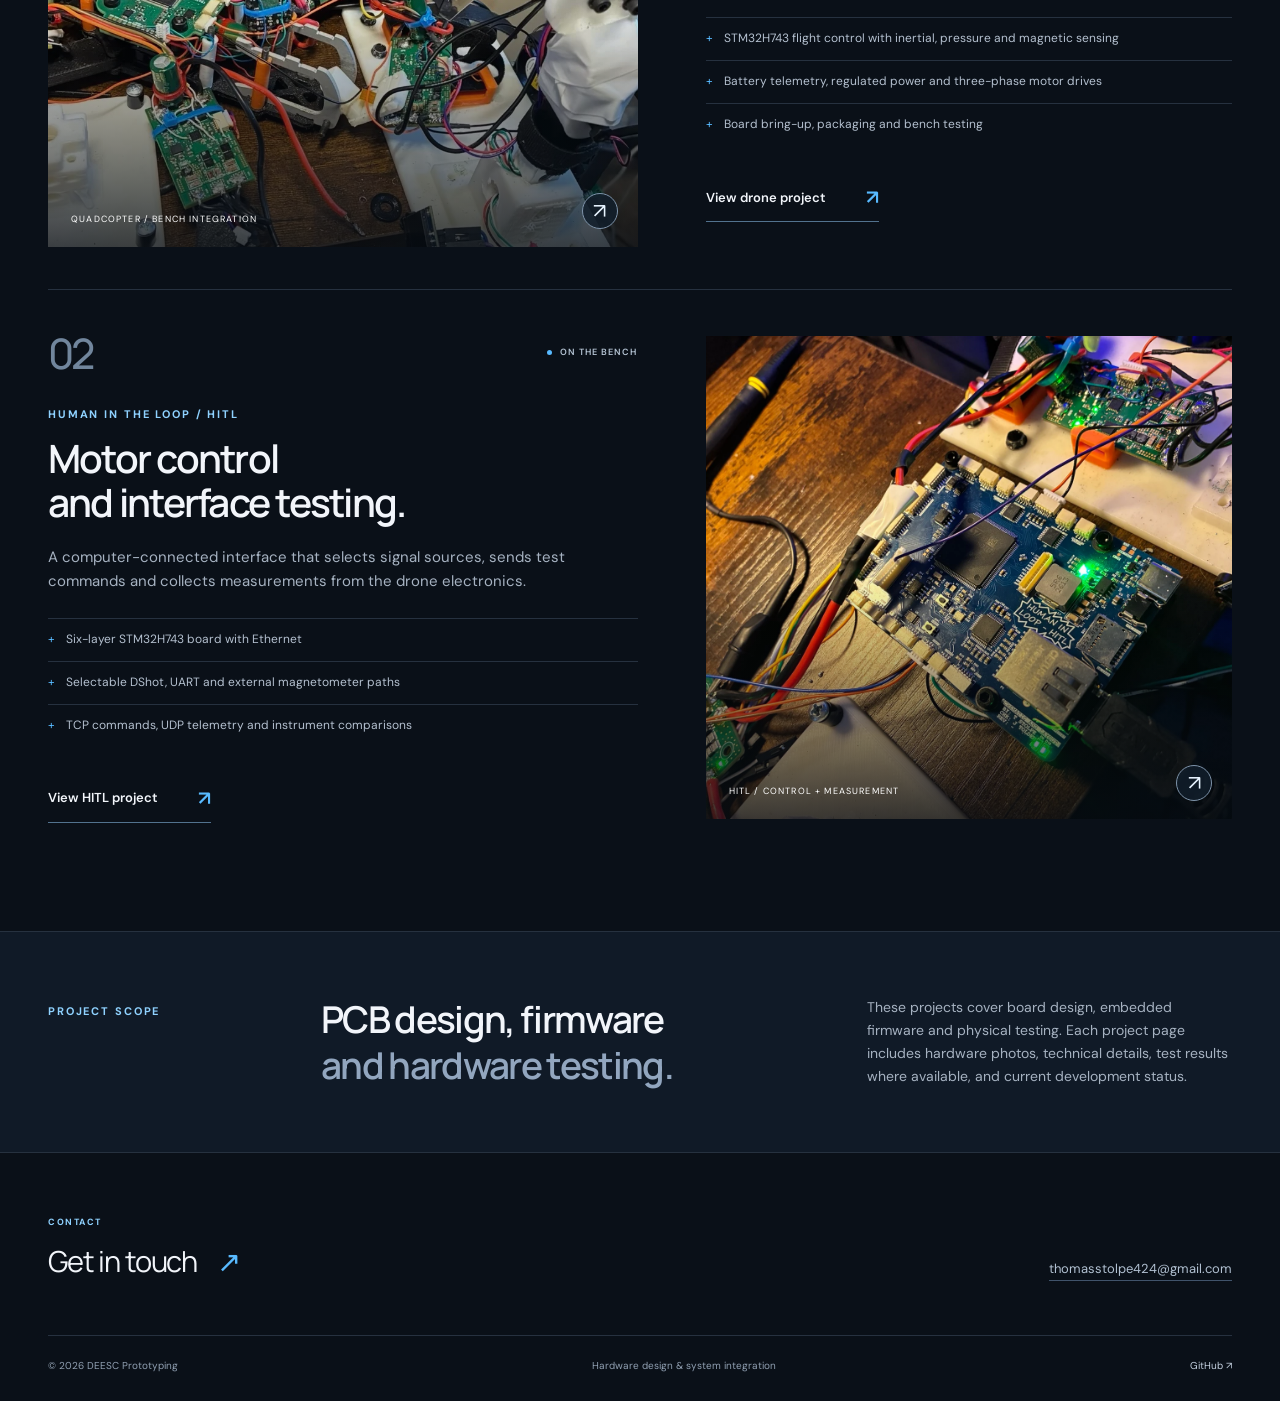
==== commit 53869958: "Add lessons page and HITL schematic; remove personal name" ====
--- a/index.html
+++ b/index.html
@@ -1,9 +1,9 @@
 <!doctype html>
-<html lang="en"><head><meta charset="utf-8"><meta name="viewport" content="width=device-width, initial-scale=1"><meta name="theme-color" content="#0a1018"><meta name="description" content="Custom drone electronics and the HITL test platform. PCB design, embedded firmware, system integration and bench testing."><title>Electronics &amp; Embedded Systems | DEESC Prototyping</title><link rel="icon" href="assets/brand/deesc-chip-blue.png"><link rel="canonical" href="https://deescproto.com/"><meta property="og:type" content="website"><meta property="og:title" content="Electronics &amp; Embedded Systems | DEESC Prototyping"><meta property="og:description" content="Custom drone electronics and the HITL test platform. PCB design, embedded firmware, system integration and bench testing."><meta property="og:image" content="https://deescproto.com/photo-drone-hitl.webp"><meta name="twitter:card" content="summary_large_image"><link rel="stylesheet" href="styles.css?v=20261102"><link rel="preload" as="image" href="photo-drone-hitl.webp"></head><body>
+<html lang="en"><head><meta charset="utf-8"><meta name="viewport" content="width=device-width, initial-scale=1"><meta name="theme-color" content="#0a1018"><meta name="description" content="Custom drone electronics and the HITL test platform. PCB design, embedded firmware, system integration and bench testing."><title>Electronics &amp; Embedded Systems | DEESC Prototyping</title><link rel="icon" href="assets/brand/deesc-chip-blue.png"><link rel="canonical" href="https://deescproto.com/"><meta property="og:type" content="website"><meta property="og:title" content="Electronics &amp; Embedded Systems | DEESC Prototyping"><meta property="og:description" content="Custom drone electronics and the HITL test platform. PCB design, embedded firmware, system integration and bench testing."><meta property="og:image" content="https://deescproto.com/photo-drone-hitl.webp"><meta name="twitter:card" content="summary_large_image"><link rel="stylesheet" href="styles.css?v=20261111-lessons"><link rel="preload" as="image" href="photo-drone-hitl.webp"></head><body>
 <a class="skip-link" href="#main">Skip to content</a><header class="site-header"><div class="container nav-wrap">
  <a class="brand" href="index.html" aria-label="DEESC Prototyping home"><img src="assets/brand/deesc-wordmark-blue.png" width="151" height="39" alt="DEESC"><span>PROTOTYPING</span></a>
  <button class="menu-toggle" aria-expanded="false" aria-controls="main-nav"><span>Menu</span><span class="menu-icon" aria-hidden="true">☰</span></button>
- <nav class="main-nav" id="main-nav" aria-label="Main navigation"><a href="index.html" aria-current="page">Selected Work</a><a href="people.html">Personal Devices</a><a href="projects.html">Other Projects</a><a href="about.html">About / Contact</a></nav></div></header><main id="main">
+ <nav class="main-nav" id="main-nav" aria-label="Main navigation"><a href="index.html" aria-current="page">Selected Work</a><a href="people.html">Personal Devices</a><a href="projects.html">Other Projects</a><a href="lessons-learned.html">Lessons Learned</a><a href="about.html">About / Contact</a></nav></div></header><main id="main">
 <section class="hero" aria-labelledby="hero-title">
  <img class="hero-photo" src="photo-drone-hitl.webp" alt="Custom drone electronics and the blue HITL test board on a charcoal studio background" width="1448" height="1086" fetchpriority="high">
  <div class="hero-shade"></div>
@@ -22,4 +22,4 @@
  <div class="feature-copy"><div class="feature-top"><span class="index-number">02</span><span class="status"><i></i> ON THE BENCH</span></div><p class="eyebrow">HUMAN IN THE LOOP / HITL</p><h3>Motor control<br>and interface testing.</h3><p>A computer-connected interface that selects signal sources, sends test commands and collects measurements from the drone electronics.</p><ul class="detail-lines"><li>Six-layer STM32H743 board with Ethernet</li><li>Selectable DShot, UART and external magnetometer paths</li><li>TCP commands, UDP telemetry and instrument comparisons</li></ul><a class="text-link" href="project.html?id=hitl-test-platform">View HITL project <span aria-hidden="true">↗</span></a></div></article>
 </div></section>
 <section class="approach-band"><div class="container approach-inner"><p class="eyebrow">PROJECT SCOPE</p><h2>PCB design, firmware<br><span>and hardware testing.</span></h2><p>These projects cover board design, embedded firmware and physical testing. Each project page includes hardware photos, technical details, test results where available, and current development status.</p></div></section>
-</main><footer class="site-footer"><div class="container"><div class="footer-top"><div><p class="eyebrow">CONTACT</p><a class="footer-hello" href="mailto:thomasstolpe424@gmail.com">Contact Thomas <span aria-hidden="true">↗</span></a></div><a class="email-link" href="mailto:thomasstolpe424@gmail.com">thomasstolpe424@gmail.com</a></div><div class="footer-bottom"><span>© <span id="year">2026</span> DEESC Prototyping</span><span>Hardware design & system integration</span><a href="https://github.com/tstolpe29" target="_blank" rel="noopener noreferrer">GitHub ↗</a></div></div></footer><script src="script.js?v=20261102"></script></body></html>+</main><footer class="site-footer"><div class="container"><div class="footer-top"><div><p class="eyebrow">CONTACT</p><a class="footer-hello" href="mailto:thomasstolpe424@gmail.com">Get in touch <span aria-hidden="true">↗</span></a></div><a class="email-link" href="mailto:thomasstolpe424@gmail.com">thomasstolpe424@gmail.com</a></div><div class="footer-bottom"><span>© <span id="year">2026</span> DEESC Prototyping</span><span>Hardware design & system integration</span><a href="https://github.com/tstolpe29" target="_blank" rel="noopener noreferrer">GitHub ↗</a></div></div></footer><script src="script.js?v=20261102"></script></body></html>
--- a/styles.css
+++ b/styles.css
@@ -16,7 +16,20 @@
 @media(max-width:1100px){.container{width:calc(100% - 64px)}.main-nav{gap:23px}.hero{min-height:730px;height:770px}.hero-photo{object-position:55% 73%}.feature{gap:38px}.feature h3{font-size:32px}.feature-top{margin-bottom:24px}.section-heading{gap:40px}.section-heading h2{font-size:36px}.approach-inner{grid-template-columns:.6fr 1.25fr 1fr;gap:25px}.approach-inner h2{font-size:30px}.people-feature{gap:45px}.people-copy h2{font-size:35px}.case-hero-grid{gap:36px}.case-grid{gap:48px}.small-project-grid{gap:44px 22px}.small-copy h2{font-size:21px}.about-layout{gap:44px}.contact-panel{gap:40px;padding:36px}.gallery-item img{height:210px}.footer-hello{font-size:25px}}
 @media(max-width:800px){.container{width:calc(100% - 40px)}.site-header{height:72px}.brand{width:125px}.brand img{width:125px;max-height:31px}.brand span{font-size:7px}.menu-toggle{display:flex;align-items:center;gap:14px;background:none;border:1px solid #34465b;padding:7px 11px;font-size:12px;cursor:pointer}.menu-icon{color:var(--blue);font-size:16px}.main-nav{position:absolute;top:71px;left:0;right:0;padding:12px 20px 22px;background:#0d1724;border-bottom:1px solid #31455c;display:none;flex-direction:column;align-items:stretch;gap:0}.main-nav.open{display:flex}.main-nav a{padding:14px 8px;border-bottom:1px solid #24374d}.main-nav a[aria-current=page]{color:var(--blue-light)}.hero{min-height:720px;height:780px}.hero-copy{padding-top:48px}.hero h1{font-size:56px;line-height:1.09}.hero-photo{object-position:52% 100%;object-fit:contain;background:#0f1b29}.hero-shade{background:linear-gradient(180deg,#0b1420 0%,rgba(11,20,32,.95) 22%,rgba(11,20,32,.4) 42%,transparent 68%,#0a1018 100%)}.hero-caption{bottom:25px}.hero-caption span{font-size:11px}.hero-caption span:first-child{display:none}.hero-copy .eyebrow{font-size:9px}.hero-lede{font-size:15px}.discipline-strip .container{display:grid;grid-template-columns:1fr 1fr;gap:10px 20px;padding-block:18px}.discipline-strip i{display:none}.discipline-strip span{font-size:9px}.section{padding-block:70px}.section-heading{display:block;margin-bottom:35px}.section-heading h2{font-size:36px}.section-heading>p{margin-top:22px;max-width:540px}.feature{grid-template-columns:1fr;gap:28px;padding-block:30px 46px}.feature-visual{aspect-ratio:1.35}.feature-hitl .feature-visual,.feature-hitl .feature-copy{grid-column:auto;grid-row:auto}.feature-top{margin-bottom:22px}.feature h3{font-size:36px}.feature-copy{padding-inline:5px}.feature-copy>p:not(.eyebrow){max-width:600px}.detail-lines{margin-block:20px}.approach-inner{grid-template-columns:1fr 1fr;gap:20px 35px}.approach-inner>.eyebrow{grid-column:1/-1;margin:0}.approach-inner h2{font-size:29px}.approach-inner>p:last-child{font-size:13px}.footer-top{align-items:flex-start;flex-direction:column;gap:24px;padding-bottom:35px}.footer-bottom{flex-wrap:wrap;gap:12px 22px}.footer-bottom span:nth-child(2){order:3;width:100%}.footer-bottom>a{margin-left:auto}.page-intro{padding-block:56px 44px}.page-intro h1{font-size:48px}.intro-lede{font-size:16px}.people-feature{grid-template-columns:1fr;gap:32px;padding-block:44px}.people-photo{aspect-ratio:1.2;max-height:560px}.people-feature.reverse .people-photo,.people-feature.reverse .people-copy{grid-column:auto;grid-row:auto}.people-copy h2{font-size:37px}.people-copy .index-number{font-size:32px;margin-bottom:22px}.small-project-grid{grid-template-columns:repeat(2,minmax(0,1fr));gap:38px 20px;padding-block:44px 60px}.small-copy h2{font-size:21px}.about-layout{grid-template-columns:1fr;gap:35px;padding-block:44px}.about-image{height:auto;aspect-ratio:1.2}.about-text h2{font-size:36px}.contact-panel{grid-template-columns:1fr;gap:24px;margin-bottom:38px;padding:28px}.contact-panel h2{font-size:34px}.case-hero{padding-block:28px 40px}.back-link{margin-bottom:30px}.case-hero-grid{grid-template-columns:1fr;gap:32px}.case-hero h1{font-size:48px;max-width:600px}.case-hero-image{aspect-ratio:1.4}.case-grid{grid-template-columns:1fr;gap:30px}.case-section{padding-block:45px}.facts>div{padding:20px 15px}.facts dd{font-size:13px}.case-grid h2{font-size:32px}.system-flow{grid-template-columns:1fr 1fr;gap:25px}.gallery-grid{grid-template-columns:1fr 1fr;gap:16px}.gallery-heading{display:block}.gallery-heading>p{margin-top:16px}.gallery-item img{height:210px}.gallery-section{padding-block:20px 45px}.project-related a{font-size:18px}.docs-box{padding:22px}.lightbox{padding:15px 12px}.lightbox-body{grid-template-columns:34px minmax(0,1fr) 34px;gap:8px}.lightbox-prev,.lightbox-next{padding:4px!important;height:40px}.lightbox figcaption{font-size:11px}.lightbox-close{padding:4px 10px!important}}
 @media(max-width:480px){.hero{height:720px;min-height:0}.hero-copy{padding-top:38px}.hero h1{font-size:41px;letter-spacing:-.055em;line-height:1.13}.hero-copy .eyebrow{font-size:8px;gap:8px;letter-spacing:.1em}.small-line{width:18px}.hero-lede{font-size:14px;max-width:330px}.desktop-break{display:none}.hero-photo{object-fit:cover;height:430px;top:auto;bottom:20px;object-position:52% 100%;opacity:.96}.hero-shade{background:linear-gradient(180deg,#0b1420 0%,#0b1420 27%,rgba(11,20,32,.8) 41%,transparent 61%,rgba(10,16,24,.12) 83%,#0a1018 100%)}.hero-caption{font-size:10px;gap:10px;bottom:22px}.hero-caption span:nth-child(2){font-size:10px}.button{padding:12px 17px;font-size:12px}.discipline-strip span{font-size:8px;letter-spacing:.08em}.section-heading h2{font-size:31px}.section-heading .eyebrow{font-size:10px}.feature h3{font-size:33px}.feature-visual{aspect-ratio:1.15}.feature-copy{padding:0}.feature-top .status{font-size:8px}.index-number{font-size:34px}.photo-label{left:15px;bottom:17px;font-size:8px;max-width:75%}.feature-copy>.eyebrow{font-size:10px}.detail-lines li{font-size:11px}.approach-band{padding-block:44px}.approach-inner{grid-template-columns:1fr;gap:20px}.approach-inner h2{font-size:32px}.approach-inner>p:last-child{font-size:14px}.site-footer{padding-top:42px}.footer-hello{font-size:25px}.email-link{font-size:12px}.footer-bottom{font-size:9px}.page-intro h1{font-size:39px}.page-intro .eyebrow{font-size:10px}.intro-lede{font-size:15px}.small-project-grid{grid-template-columns:1fr;row-gap:42px}.small-photo{aspect-ratio:1.45}.small-copy h2{font-size:24px}.small-copy>p:not(.small-category){font-size:15px}.people-copy h2{font-size:34px}.people-photo{aspect-ratio:1.08}.about-text h2{font-size:31px}.contact-panel{padding:23px}.contact-links strong{font-size:12px}.case-hero h1{font-size:41px}.case-subtitle{font-size:16px}.case-hero-image{aspect-ratio:1.15}.facts{grid-template-columns:1fr}.facts>div,.facts>div:first-child{padding:14px 0;border-right:0;border-bottom:1px solid var(--line);display:grid;grid-template-columns:105px 1fr;gap:10px;align-items:center}.facts>div:last-child{border-bottom:0}.facts dt{margin:0}.facts dd{font-size:14px}.case-overview{font-size:16px}.case-focus{font-size:14px}.engineering-list li{font-size:13px}.system-flow{gap:22px 14px}.system-node{padding-left:10px}.system-node h3{font-size:12px}.system-node p{font-size:10px}.outcome{padding:20px}.gallery-grid{grid-template-columns:1fr}.gallery-item img{height:auto;max-height:380px;object-fit:contain}.gallery-heading h2{font-size:29px}.project-related{align-items:flex-start;flex-direction:column;gap:15px}.case-simple p{font-size:16px}.lightbox-body{grid-template-columns:30px minmax(0,1fr) 30px;gap:5px}.lightbox-toolbar{height:45px}.lightbox figure img{max-height:calc(100dvh - 200px)}}
-@media(prefers-reduced-motion:reduce){html{scroll-behavior:auto}*,*:before,*:after{animation:none!important;transition:none!important}}
+@media(prefers-reduced-motion:reduce){html{scroll-behavior:auto}*,*:before,*:after{animation:none!important;transition:none!important}}
 /* Final image framing keeps both flagship builds visible at small widths. */
 @media(min-width:801px){.hero-shade{background:linear-gradient(90deg,rgba(7,14,23,.55),rgba(7,14,23,.18) 52%,transparent 75%),linear-gradient(180deg,rgba(8,15,24,.87) 0%,rgba(8,15,24,.55) 29%,transparent 62%,rgba(8,15,24,.36) 87%,#0a1018 100%)}}
-@media(max-width:480px){.hero-photo{height:auto;width:100%;bottom:22px;object-fit:contain}.hero{height:690px}.hero-shade{background:linear-gradient(180deg,#0b1420 0%,#0b1420 38%,rgba(11,20,32,.3) 57%,transparent 72%,rgba(10,16,24,.08) 90%,#0a1018 100%)}}
+@media(max-width:480px){.hero-photo{height:auto;width:100%;bottom:22px;object-fit:contain}.hero{height:690px}.hero-shade{background:linear-gradient(180deg,#0b1420 0%,#0b1420 38%,rgba(11,20,32,.3) 57%,transparent 72%,rgba(10,16,24,.08) 90%,#0a1018 100%)}}
+
+/* Lessons article shares the existing site header, palette and footer. */
+.lessons-article{max-width:780px;padding-block:68px 80px}
+.lessons-heading{padding-bottom:32px;margin-bottom:36px;border-bottom:1px solid var(--line)}
+.lessons-heading .eyebrow{margin-bottom:18px}
+.lessons-heading h1{font-size:clamp(38px,5vw,58px);line-height:1.1;margin-bottom:0}
+.lessons-body{font-size:17px;line-height:1.85}
+.lessons-body p{color:#c4ceda;margin-bottom:25px}
+.lessons-body p:first-child{font-size:20px;line-height:1.7;color:var(--text)}
+.lessons-body .lesson-takeaway{font-size:24px;color:var(--text);border-left:3px solid var(--blue);padding-left:22px;margin-block:36px}
+.lessons-back{margin-top:22px}
+@media(min-width:801px) and (max-width:1100px){.main-nav{gap:17px}.main-nav a{font-size:12px}.nav-wrap{gap:24px}}
+@media(max-width:800px){.lessons-article{padding-block:42px 54px}.lessons-body{font-size:16px;line-height:1.8}.lessons-body p:first-child{font-size:18px}.lessons-body .lesson-takeaway{font-size:21px}}
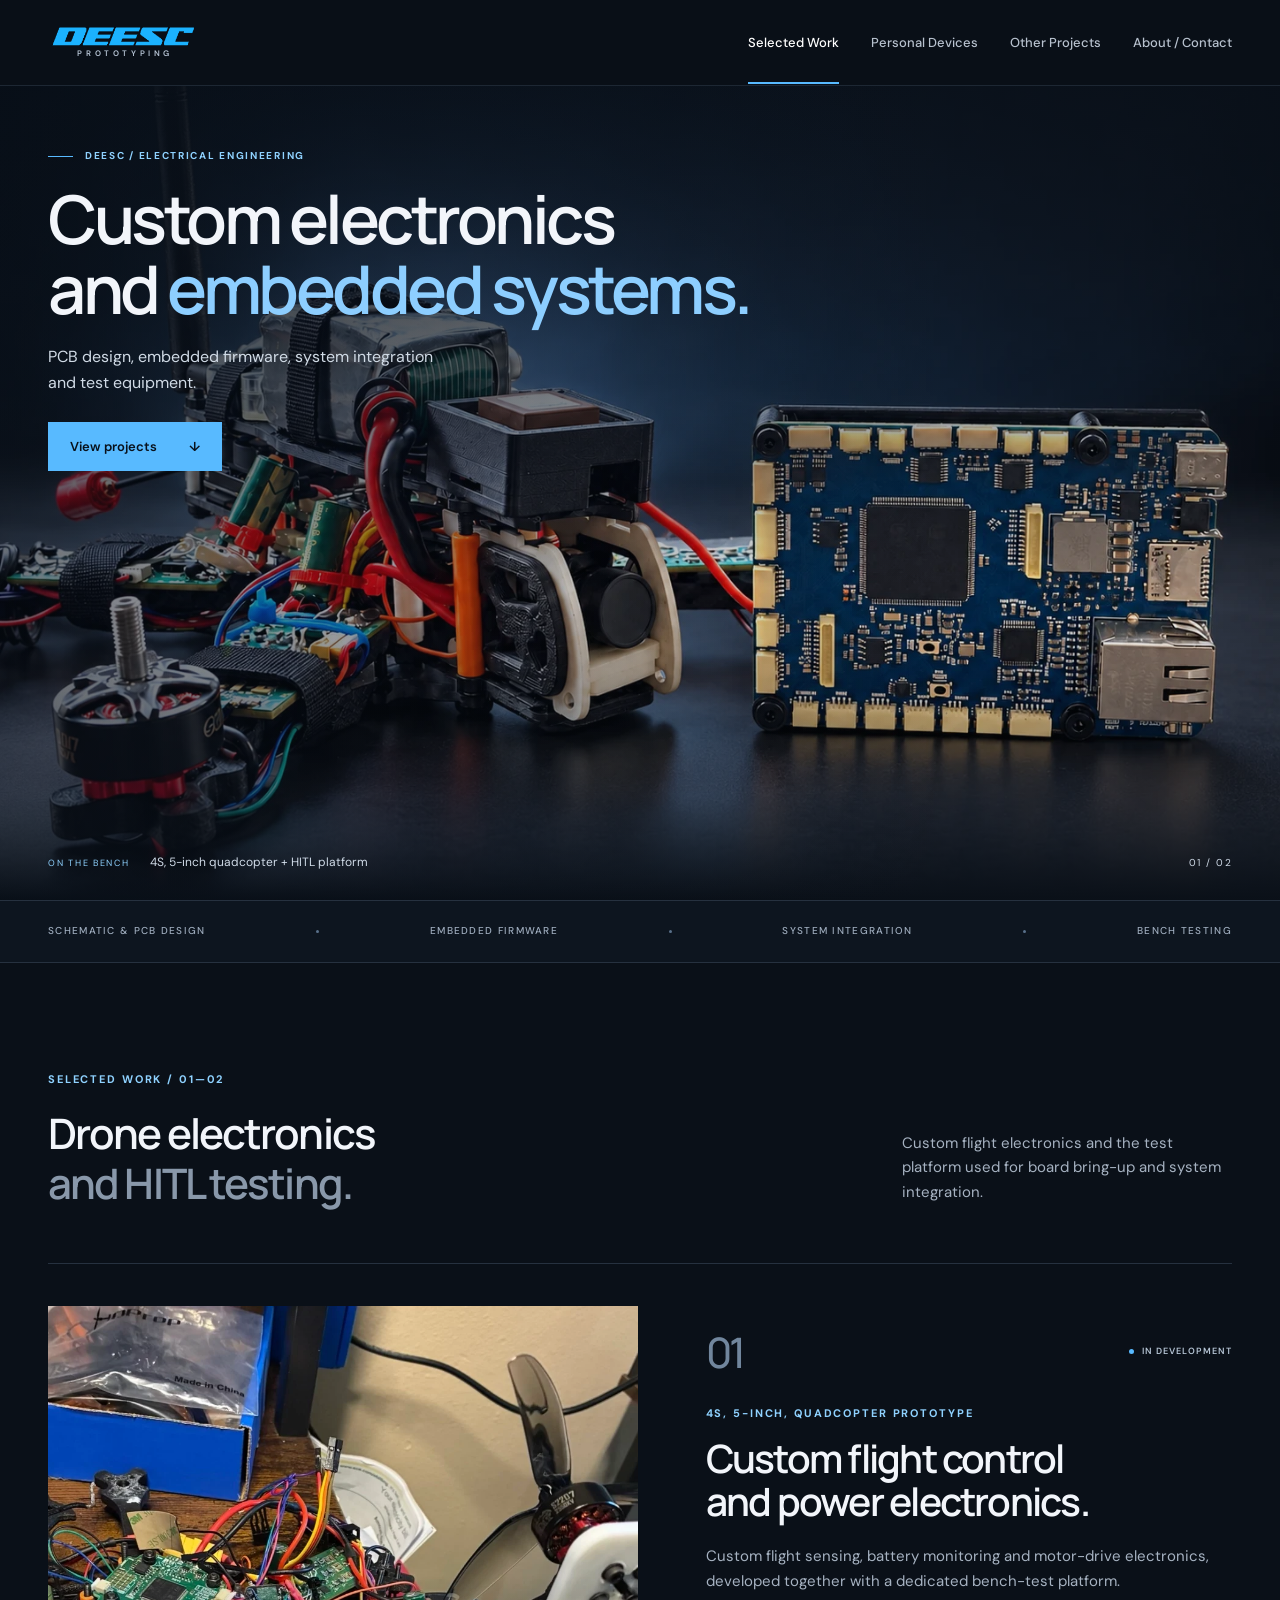
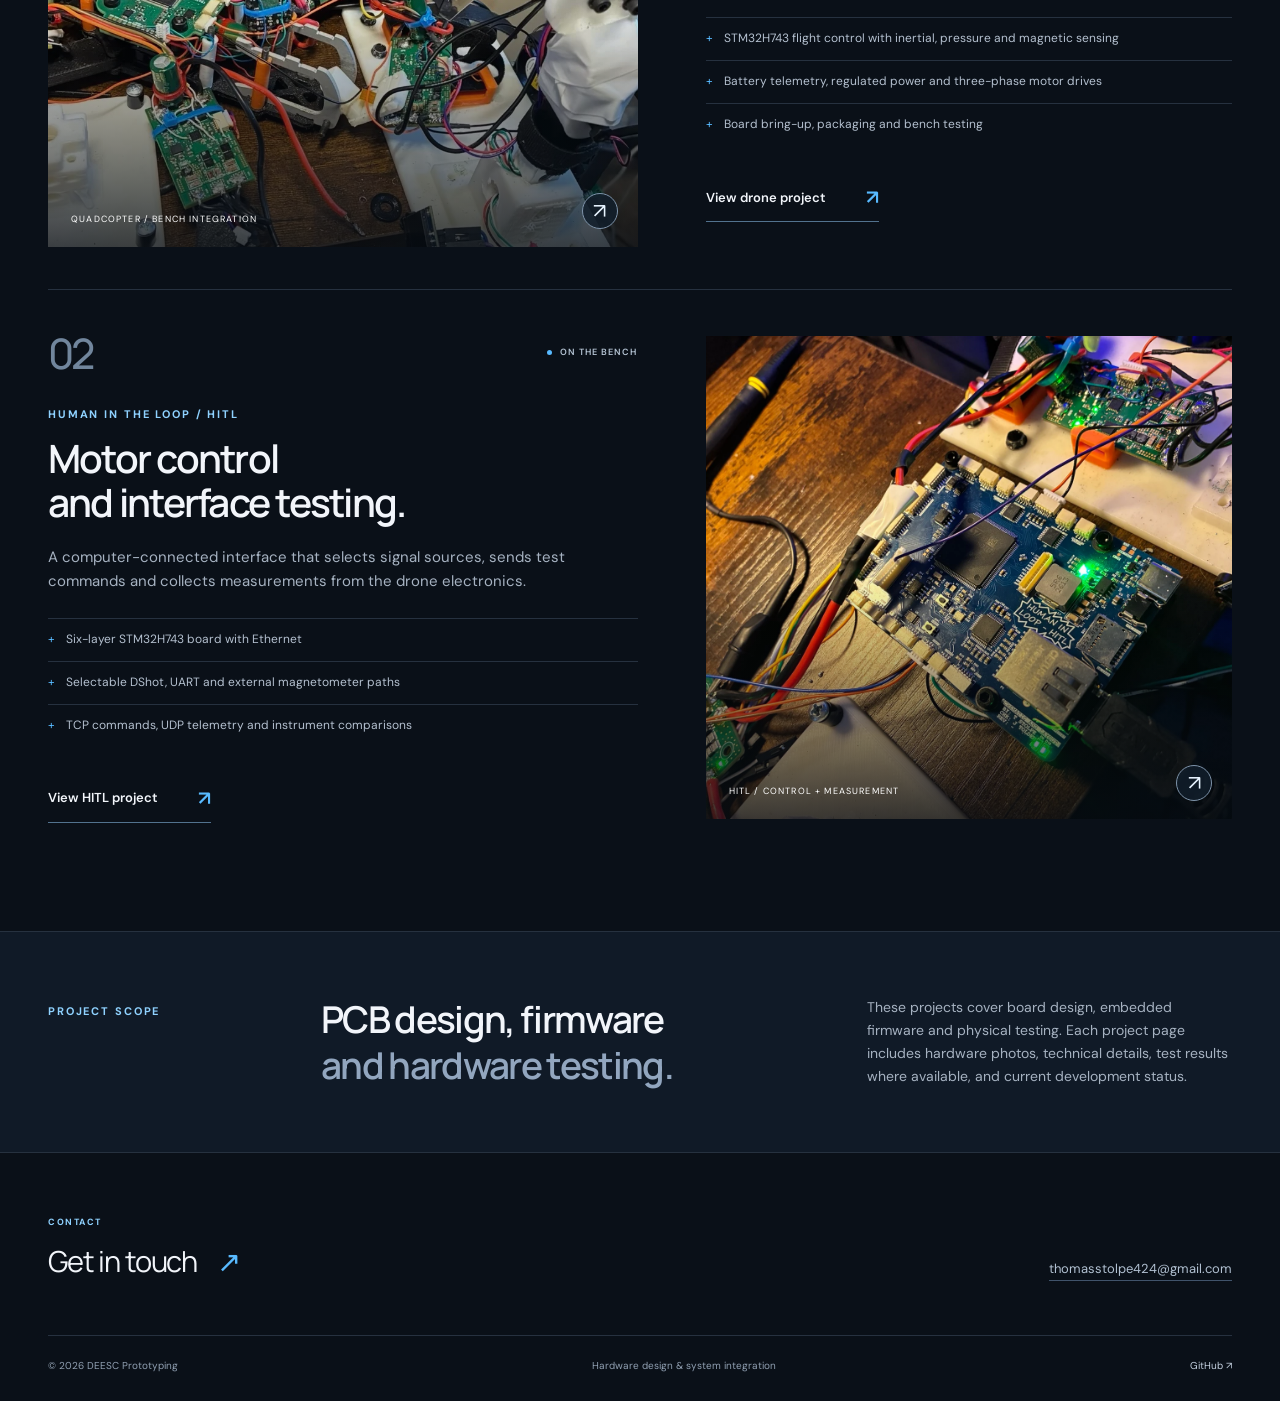
==== commit b31fa562: "Remove Lessons Learned page and navigation links" ====
--- a/index.html
+++ b/index.html
@@ -3,7 +3,7 @@
 <a class="skip-link" href="#main">Skip to content</a><header class="site-header"><div class="container nav-wrap">
  <a class="brand" href="index.html" aria-label="DEESC Prototyping home"><img src="assets/brand/deesc-wordmark-blue.png" width="151" height="39" alt="DEESC"><span>PROTOTYPING</span></a>
  <button class="menu-toggle" aria-expanded="false" aria-controls="main-nav"><span>Menu</span><span class="menu-icon" aria-hidden="true">☰</span></button>
- <nav class="main-nav" id="main-nav" aria-label="Main navigation"><a href="index.html" aria-current="page">Selected Work</a><a href="people.html">Personal Devices</a><a href="projects.html">Other Projects</a><a href="lessons-learned.html">Lessons Learned</a><a href="about.html">About / Contact</a></nav></div></header><main id="main">
+ <nav class="main-nav" id="main-nav" aria-label="Main navigation"><a href="index.html" aria-current="page">Selected Work</a><a href="people.html">Personal Devices</a><a href="projects.html">Other Projects</a><a href="about.html">About / Contact</a></nav></div></header><main id="main">
 <section class="hero" aria-labelledby="hero-title">
  <img class="hero-photo" src="photo-drone-hitl.webp" alt="Custom drone electronics and the blue HITL test board on a charcoal studio background" width="1448" height="1086" fetchpriority="high">
  <div class="hero-shade"></div>
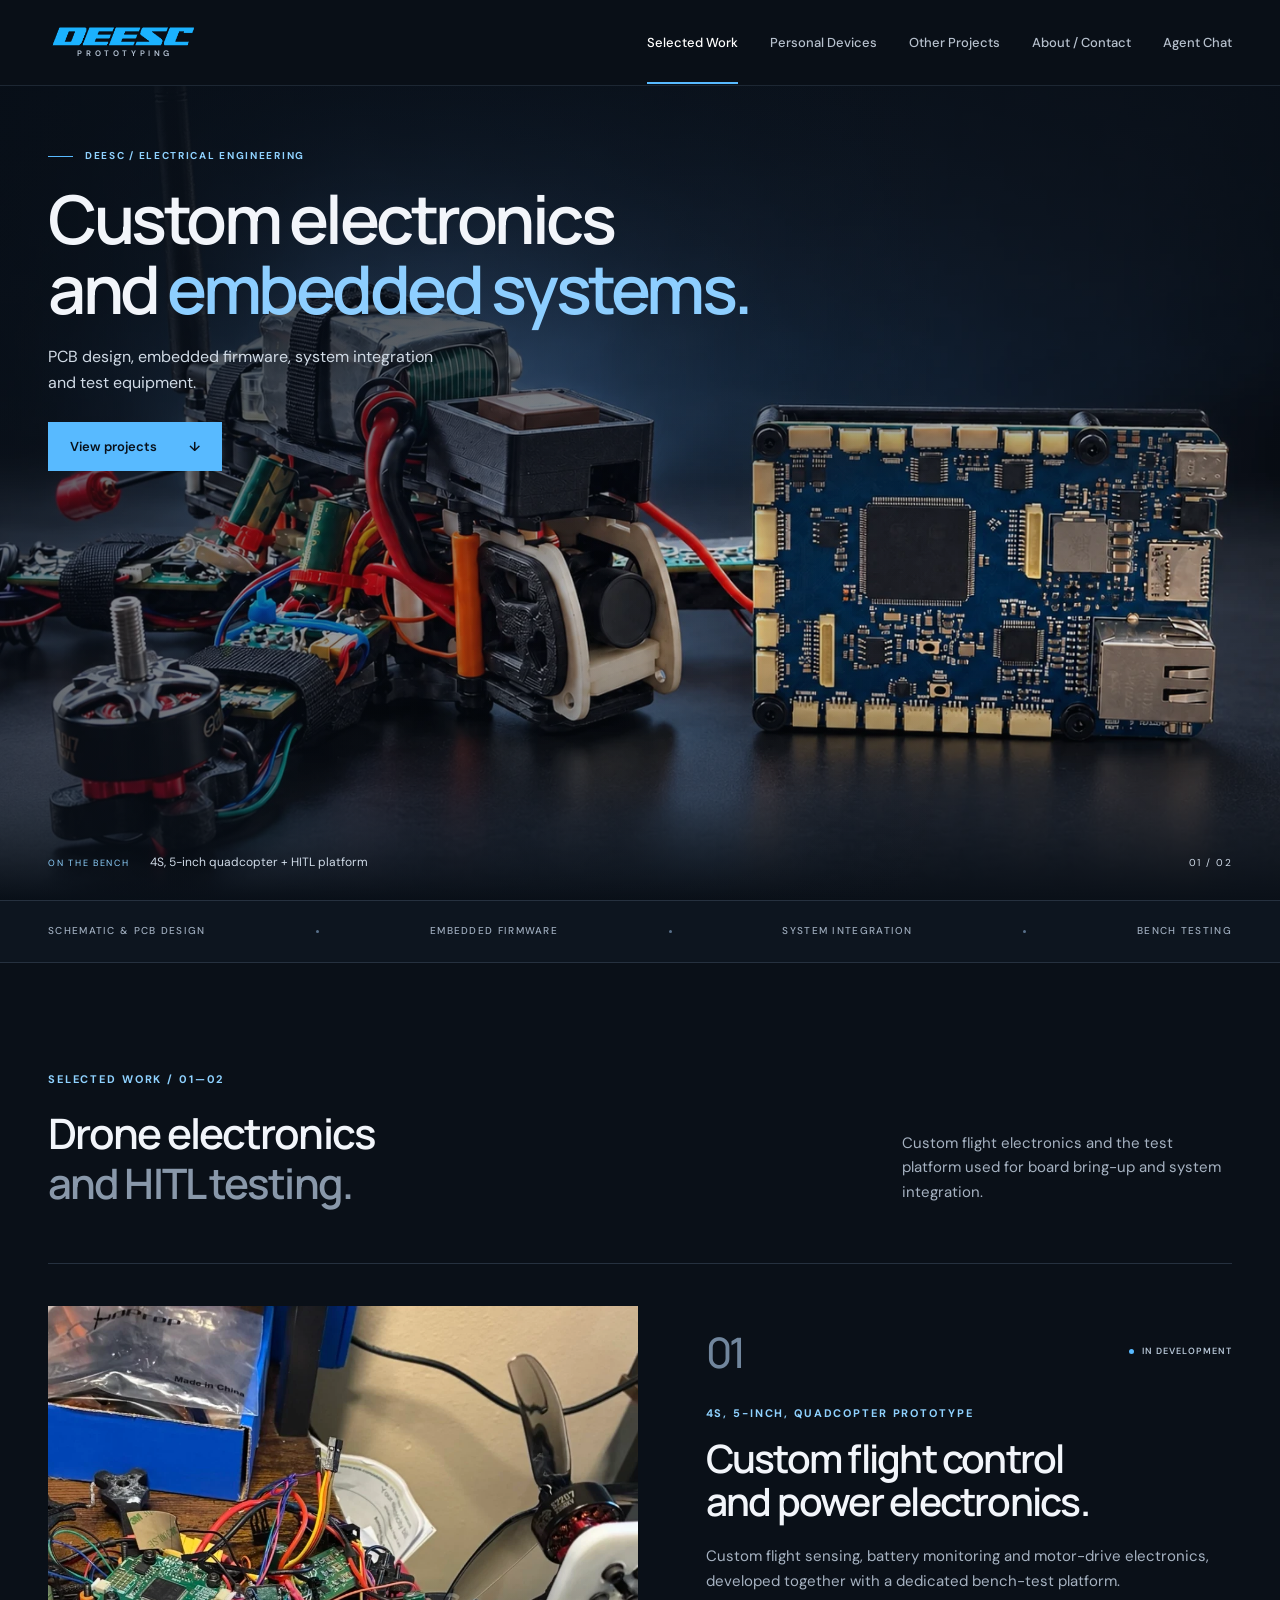
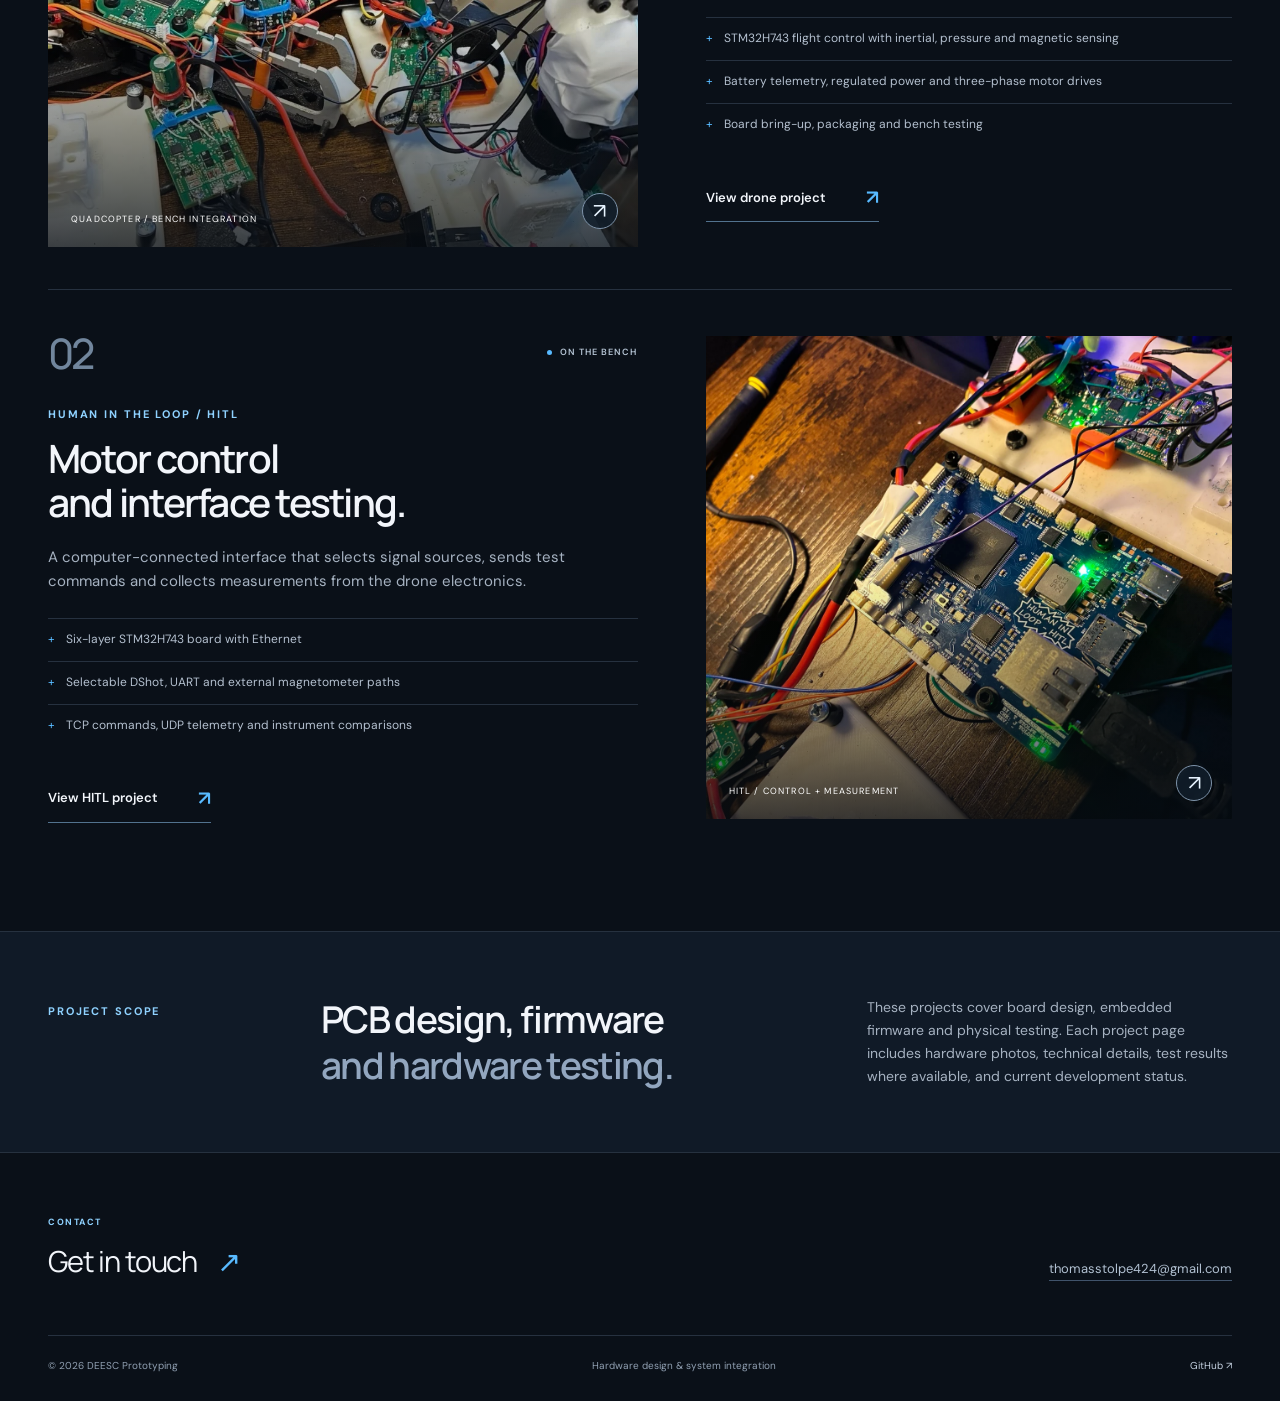
==== commit f73a5f0e: "Add private Agent Chat workspace link" ====
--- a/index.html
+++ b/index.html
@@ -3,7 +3,7 @@
 <a class="skip-link" href="#main">Skip to content</a><header class="site-header"><div class="container nav-wrap">
  <a class="brand" href="index.html" aria-label="DEESC Prototyping home"><img src="assets/brand/deesc-wordmark-blue.png" width="151" height="39" alt="DEESC"><span>PROTOTYPING</span></a>
  <button class="menu-toggle" aria-expanded="false" aria-controls="main-nav"><span>Menu</span><span class="menu-icon" aria-hidden="true">☰</span></button>
- <nav class="main-nav" id="main-nav" aria-label="Main navigation"><a href="index.html" aria-current="page">Selected Work</a><a href="people.html">Personal Devices</a><a href="projects.html">Other Projects</a><a href="about.html">About / Contact</a></nav></div></header><main id="main">
+ <nav class="main-nav" id="main-nav" aria-label="Main navigation"><a href="index.html" aria-current="page">Selected Work</a><a href="people.html">Personal Devices</a><a href="projects.html">Other Projects</a><a href="about.html">About / Contact</a><a href="agent-chat.html">Agent Chat</a></nav></div></header><main id="main">
 <section class="hero" aria-labelledby="hero-title">
  <img class="hero-photo" src="photo-drone-hitl.webp" alt="Custom drone electronics and the blue HITL test board on a charcoal studio background" width="1448" height="1086" fetchpriority="high">
  <div class="hero-shade"></div>
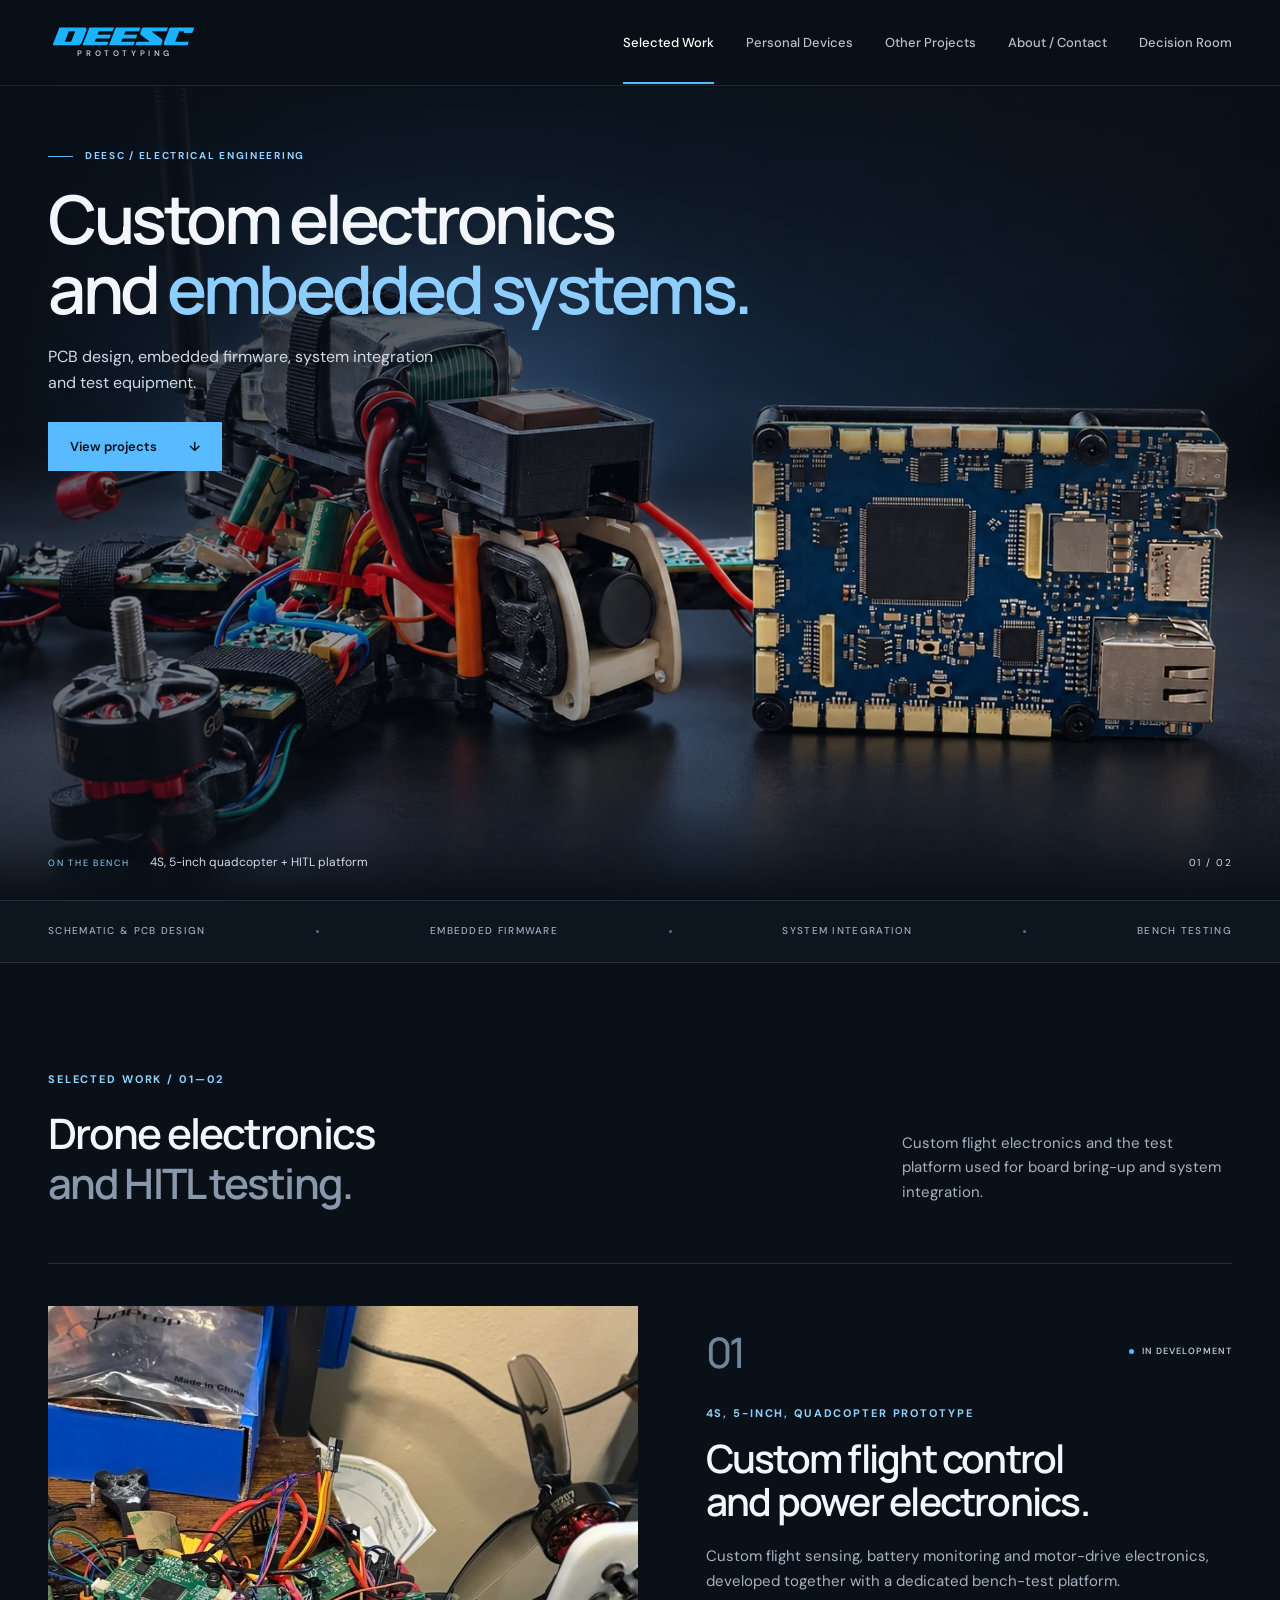
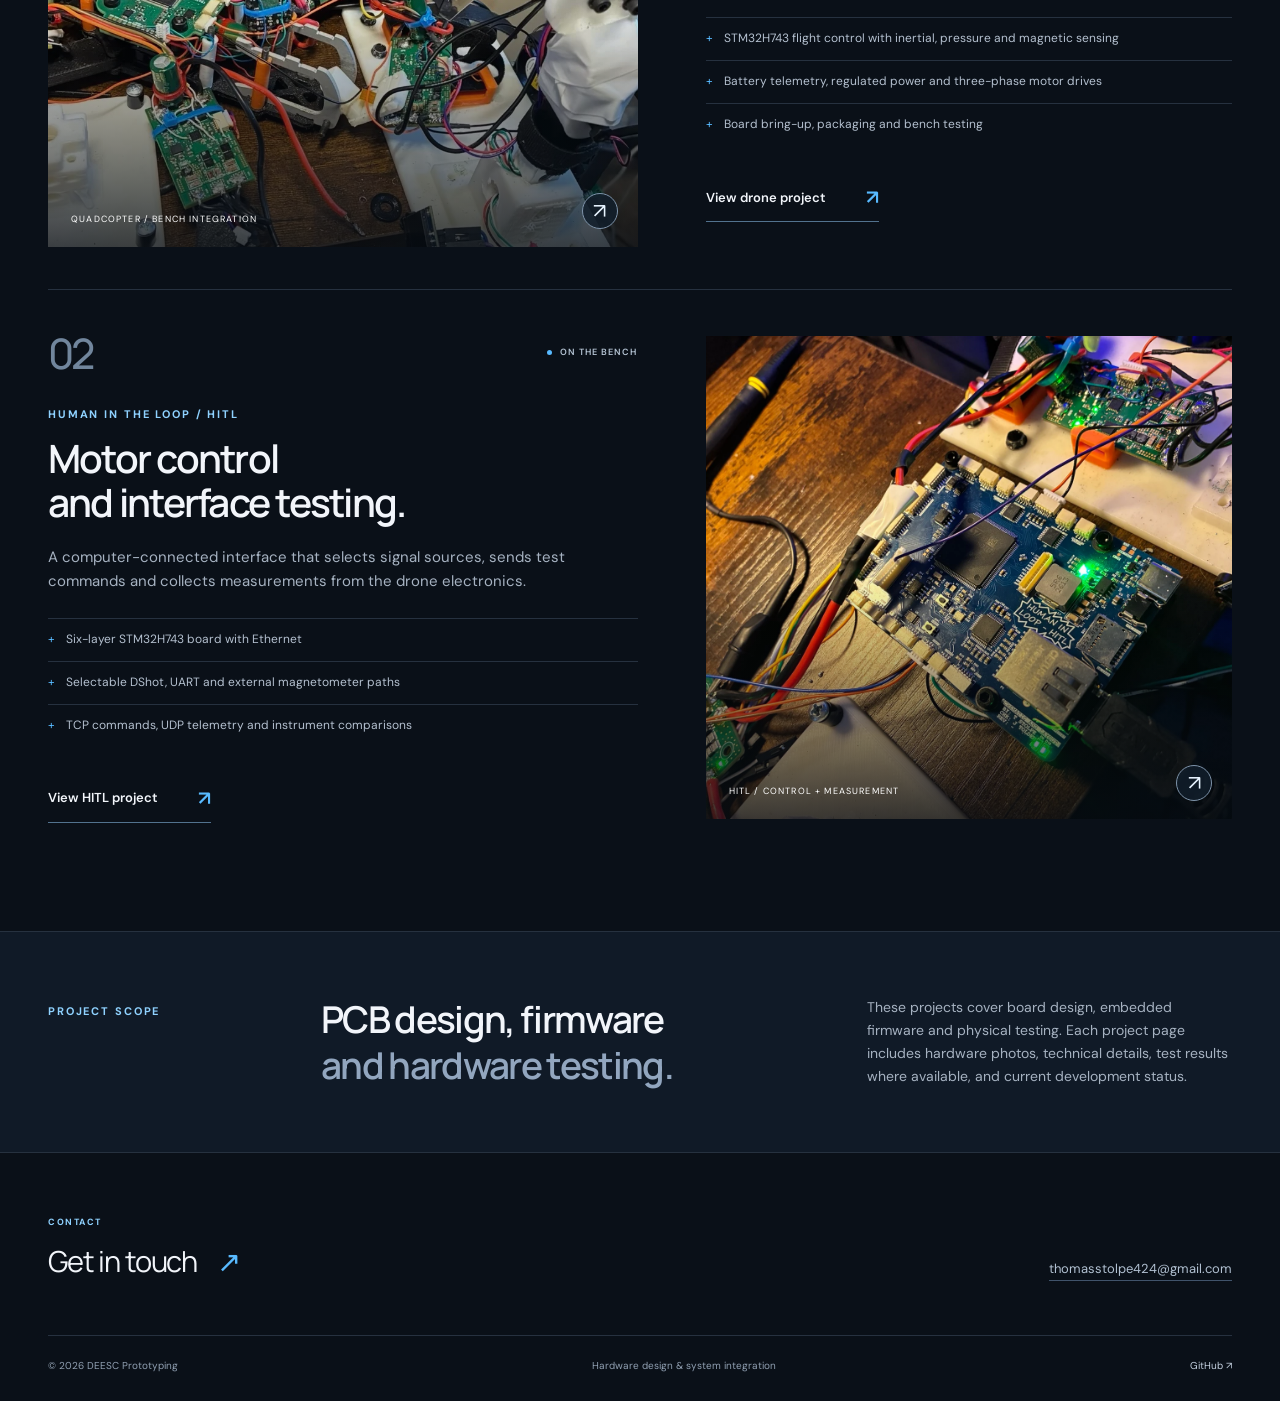
==== commit 7f84c454: "Add Decision Room briefs, option comparison, and verified review example" ====
--- a/index.html
+++ b/index.html
@@ -3,7 +3,7 @@
 <a class="skip-link" href="#main">Skip to content</a><header class="site-header"><div class="container nav-wrap">
  <a class="brand" href="index.html" aria-label="DEESC Prototyping home"><img src="assets/brand/deesc-wordmark-blue.png" width="151" height="39" alt="DEESC"><span>PROTOTYPING</span></a>
  <button class="menu-toggle" aria-expanded="false" aria-controls="main-nav"><span>Menu</span><span class="menu-icon" aria-hidden="true">☰</span></button>
- <nav class="main-nav" id="main-nav" aria-label="Main navigation"><a href="index.html" aria-current="page">Selected Work</a><a href="people.html">Personal Devices</a><a href="projects.html">Other Projects</a><a href="about.html">About / Contact</a><a href="agent-chat.html">Agent Chat</a></nav></div></header><main id="main">
+ <nav class="main-nav" id="main-nav" aria-label="Main navigation"><a href="index.html" aria-current="page">Selected Work</a><a href="people.html">Personal Devices</a><a href="projects.html">Other Projects</a><a href="about.html">About / Contact</a><a href="agent-chat.html">Decision Room</a></nav></div></header><main id="main">
 <section class="hero" aria-labelledby="hero-title">
  <img class="hero-photo" src="photo-drone-hitl.webp" alt="Custom drone electronics and the blue HITL test board on a charcoal studio background" width="1448" height="1086" fetchpriority="high">
  <div class="hero-shade"></div>
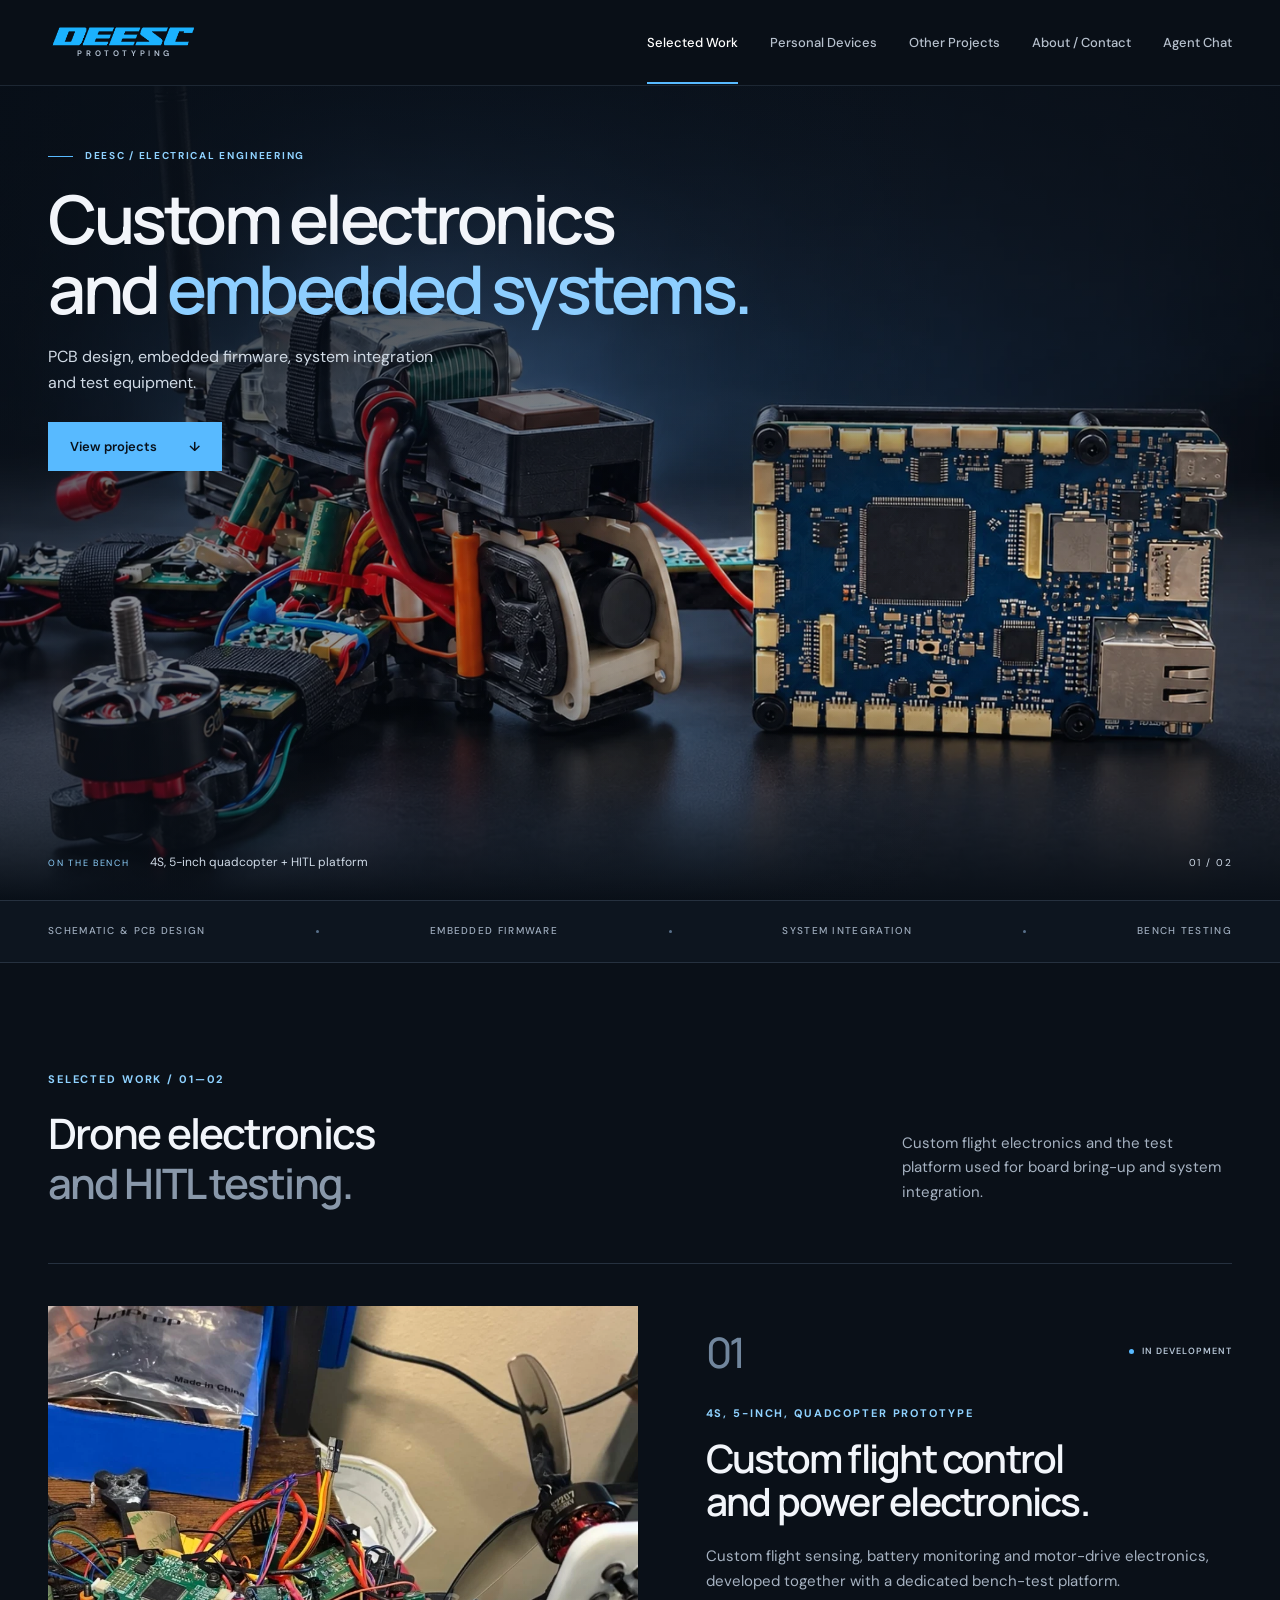
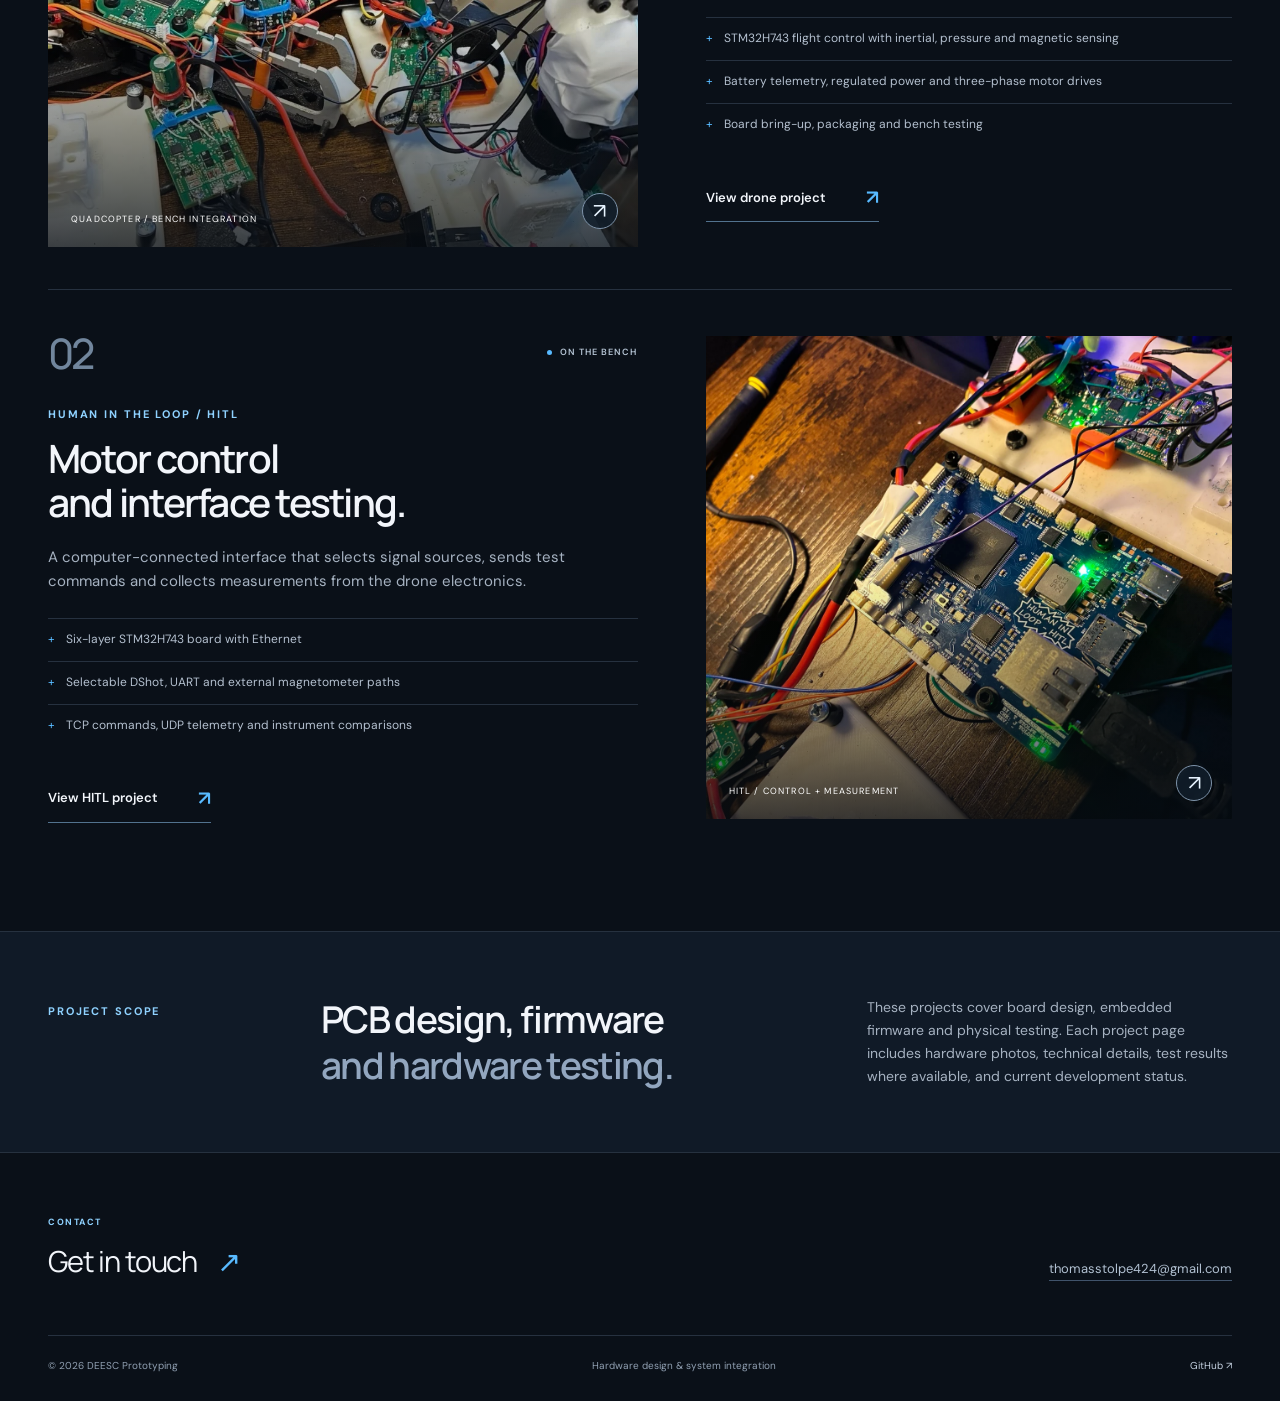
==== commit 91838658: "Make three-agent chat the primary website experience" ====
--- a/index.html
+++ b/index.html
@@ -3,7 +3,7 @@
 <a class="skip-link" href="#main">Skip to content</a><header class="site-header"><div class="container nav-wrap">
  <a class="brand" href="index.html" aria-label="DEESC Prototyping home"><img src="assets/brand/deesc-wordmark-blue.png" width="151" height="39" alt="DEESC"><span>PROTOTYPING</span></a>
  <button class="menu-toggle" aria-expanded="false" aria-controls="main-nav"><span>Menu</span><span class="menu-icon" aria-hidden="true">☰</span></button>
- <nav class="main-nav" id="main-nav" aria-label="Main navigation"><a href="index.html" aria-current="page">Selected Work</a><a href="people.html">Personal Devices</a><a href="projects.html">Other Projects</a><a href="about.html">About / Contact</a><a href="agent-chat.html">Decision Room</a></nav></div></header><main id="main">
+ <nav class="main-nav" id="main-nav" aria-label="Main navigation"><a href="index.html" aria-current="page">Selected Work</a><a href="people.html">Personal Devices</a><a href="projects.html">Other Projects</a><a href="about.html">About / Contact</a><a href="agent-chat.html">Agent Chat</a></nav></div></header><main id="main">
 <section class="hero" aria-labelledby="hero-title">
  <img class="hero-photo" src="photo-drone-hitl.webp" alt="Custom drone electronics and the blue HITL test board on a charcoal studio background" width="1448" height="1086" fetchpriority="high">
  <div class="hero-shade"></div>
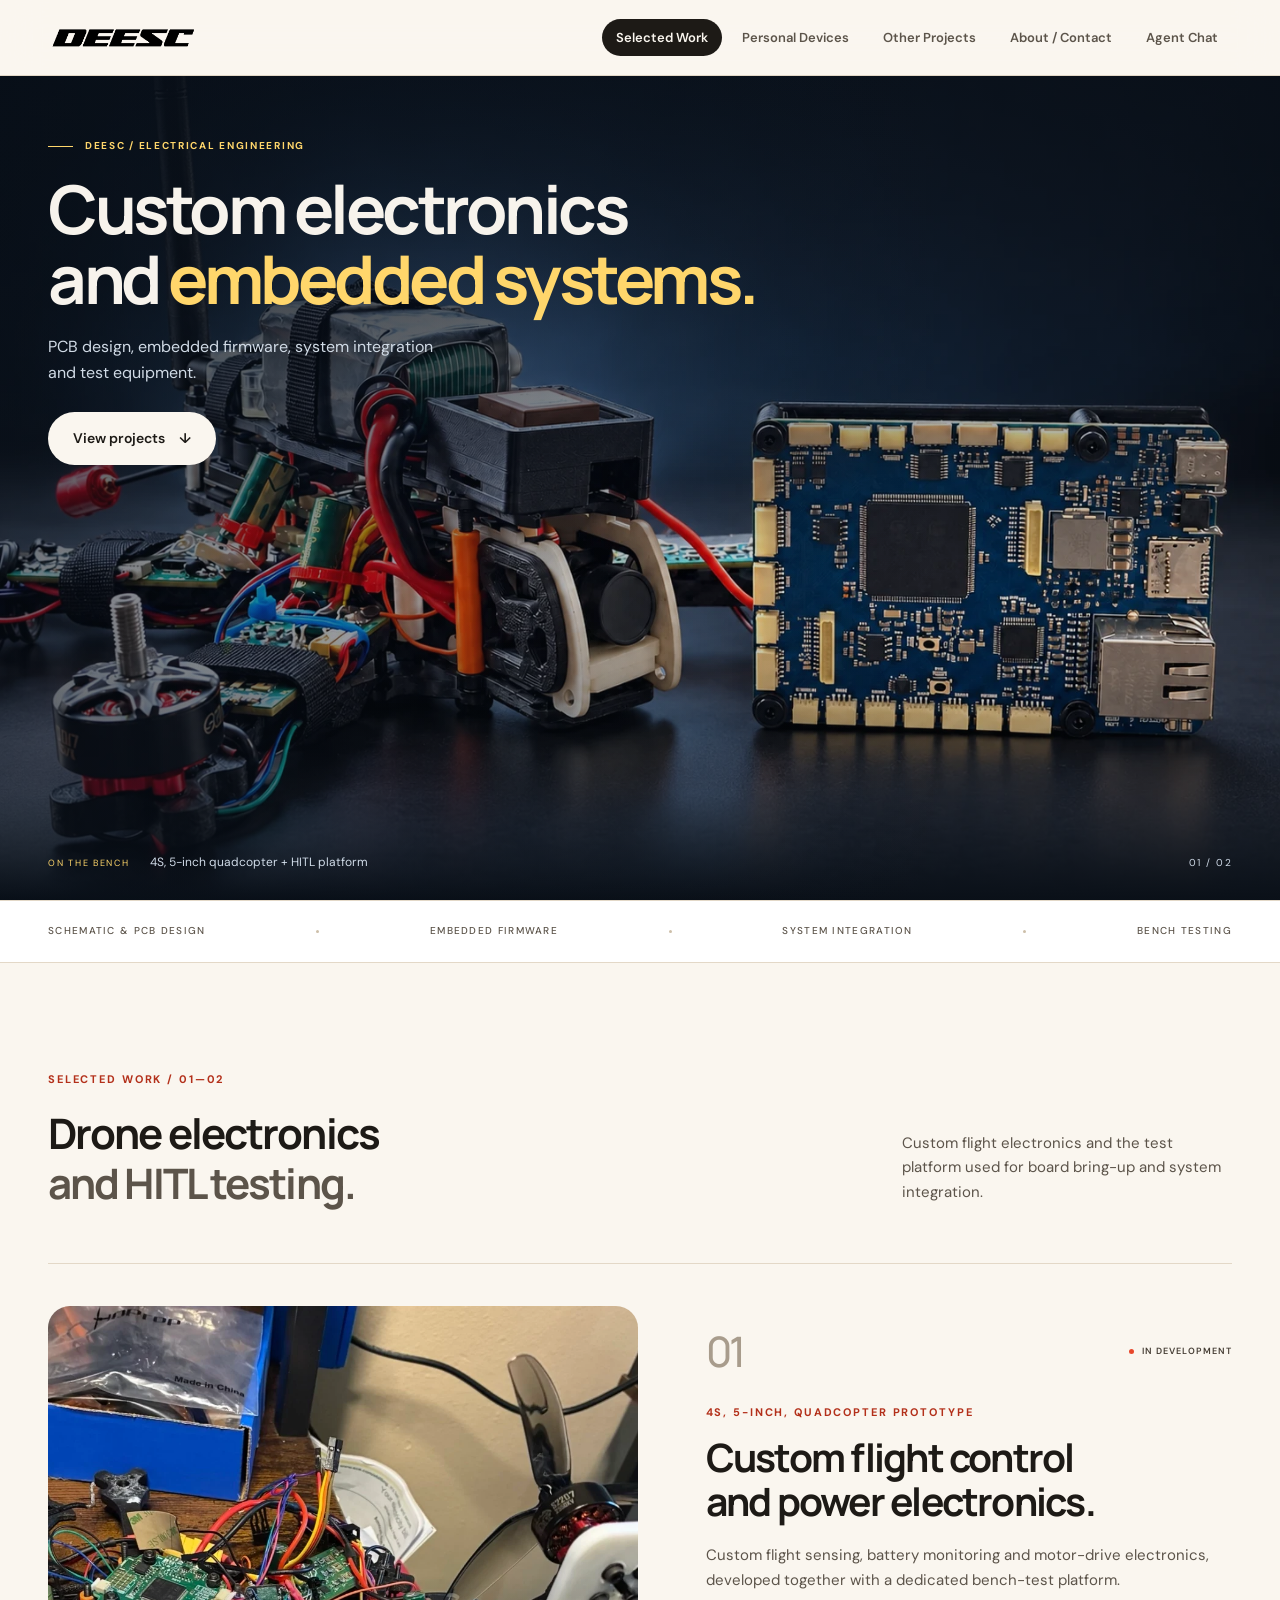
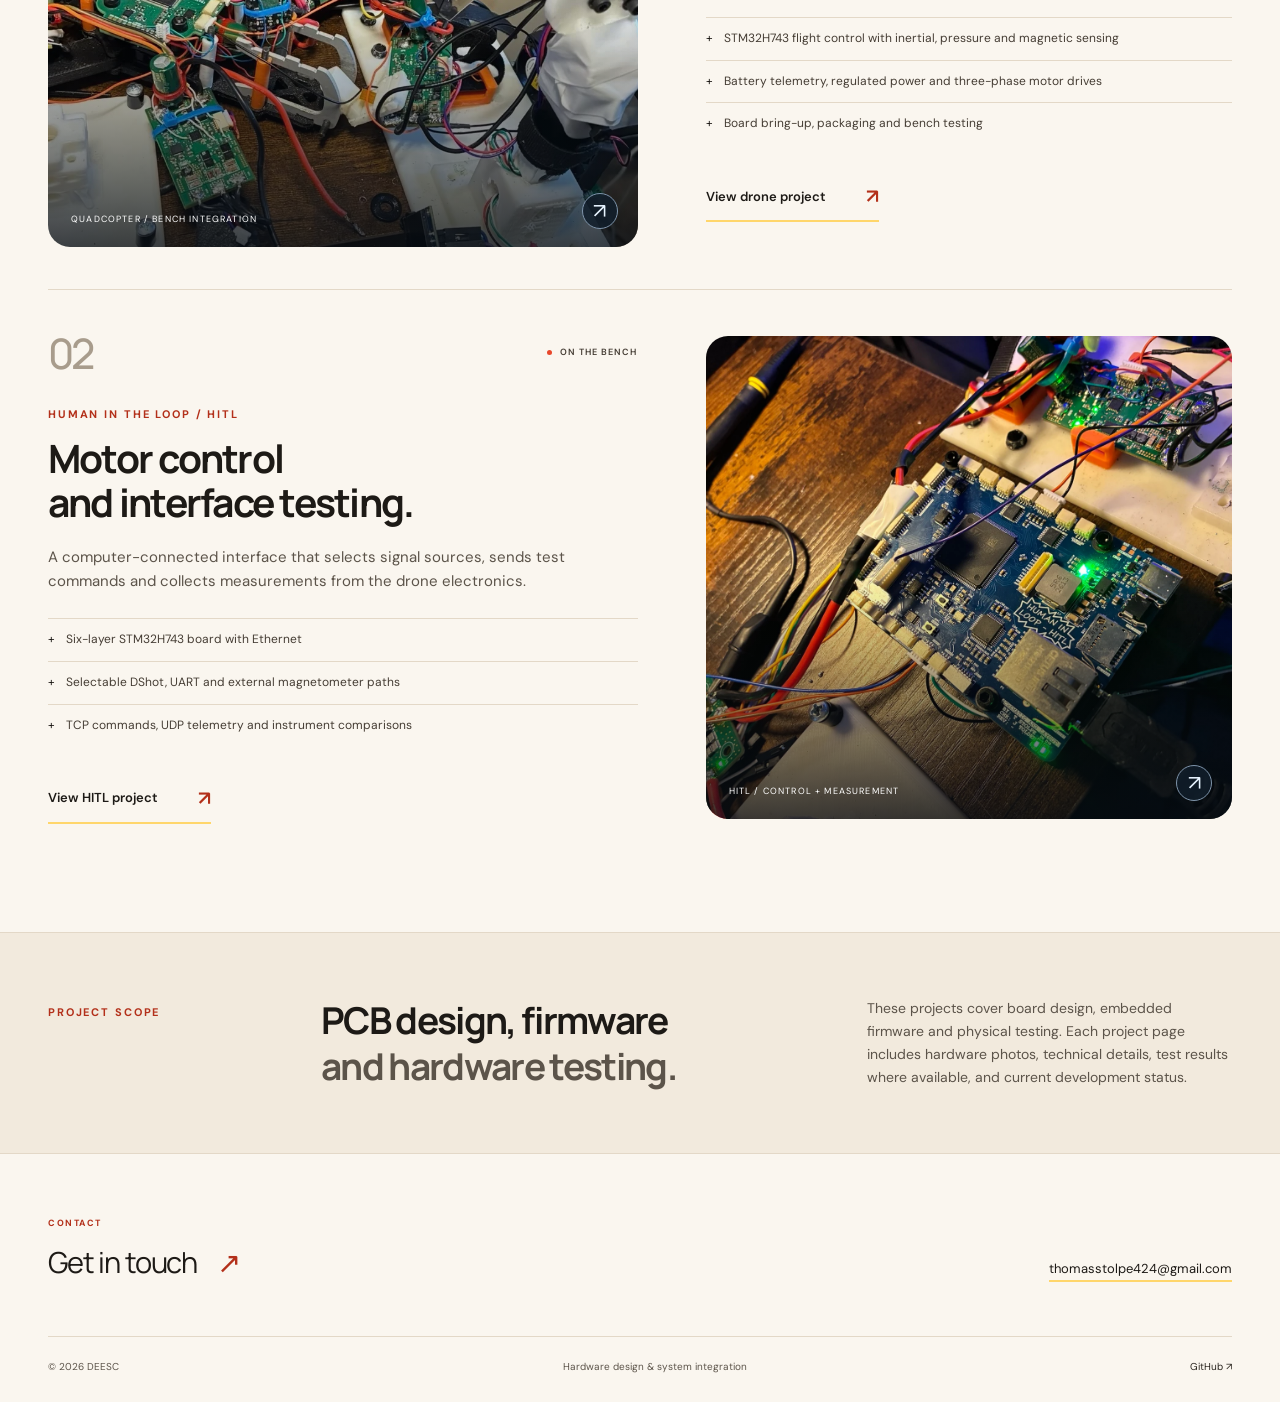
==== commit a2cc255b: "Give every page the warm light look and the plain DEESC name The shared stylesheets are converted fr" ====
--- a/index.html
+++ b/index.html
@@ -1,25 +1,25 @@
-<!doctype html>
-<html lang="en"><head><meta charset="utf-8"><meta name="viewport" content="width=device-width, initial-scale=1"><meta name="theme-color" content="#0a1018"><meta name="description" content="Custom drone electronics and the HITL test platform. PCB design, embedded firmware, system integration and bench testing."><title>Electronics &amp; Embedded Systems | DEESC Prototyping</title><link rel="icon" href="assets/brand/deesc-chip-blue.png"><link rel="canonical" href="https://deescproto.com/"><meta property="og:type" content="website"><meta property="og:title" content="Electronics &amp; Embedded Systems | DEESC Prototyping"><meta property="og:description" content="Custom drone electronics and the HITL test platform. PCB design, embedded firmware, system integration and bench testing."><meta property="og:image" content="https://deescproto.com/photo-drone-hitl.webp"><meta name="twitter:card" content="summary_large_image"><link rel="stylesheet" href="styles.css?v=20261111-lessons"><link rel="preload" as="image" href="photo-drone-hitl.webp"></head><body>
-<a class="skip-link" href="#main">Skip to content</a><header class="site-header"><div class="container nav-wrap">
- <a class="brand" href="index.html" aria-label="DEESC Prototyping home"><img src="assets/brand/deesc-wordmark-blue.png" width="151" height="39" alt="DEESC"><span>PROTOTYPING</span></a>
- <button class="menu-toggle" aria-expanded="false" aria-controls="main-nav"><span>Menu</span><span class="menu-icon" aria-hidden="true">☰</span></button>
- <nav class="main-nav" id="main-nav" aria-label="Main navigation"><a href="index.html" aria-current="page">Selected Work</a><a href="people.html">Personal Devices</a><a href="projects.html">Other Projects</a><a href="about.html">About / Contact</a><a href="agent-chat.html">Agent Chat</a></nav></div></header><main id="main">
-<section class="hero" aria-labelledby="hero-title">
- <img class="hero-photo" src="photo-drone-hitl.webp" alt="Custom drone electronics and the blue HITL test board on a charcoal studio background" width="1448" height="1086" fetchpriority="high">
- <div class="hero-shade"></div>
- <div class="container hero-copy"><p class="eyebrow"><span class="small-line"></span> DEESC / ELECTRICAL ENGINEERING</p>
- <h1 id="hero-title">Custom electronics<br>and <em>embedded systems.</em></h1>
- <p class="hero-lede">PCB design, embedded firmware, system integration<br class="desktop-break"> and test equipment.</p>
- <a class="button primary" href="#selected-work">View projects <span aria-hidden="true">↓</span></a></div>
- <div class="hero-caption container"><span>ON THE BENCH</span><span>4S, 5-inch quadcopter + HITL platform</span><span>01 / 02</span></div>
-</section>
-<div class="discipline-strip"><div class="container"><span>SCHEMATIC & PCB DESIGN</span><i></i><span>EMBEDDED FIRMWARE</span><i></i><span>SYSTEM INTEGRATION</span><i></i><span>BENCH TESTING</span></div></div>
-<section class="section selected-work" id="selected-work"><div class="container">
- <div class="section-heading"><div><p class="eyebrow">SELECTED WORK / 01—02</p><h2>Drone electronics<br><span class="muted">and HITL testing.</span></h2></div><p>Custom flight electronics and the test platform used for board bring-up and system integration.</p></div>
- <article class="feature feature-drone"><a class="feature-visual" href="project.html?id=modular-drone-platform" aria-label="Explore the 4S, 5-inch, Quadcopter Prototype"><img src="photo-drone-bench.webp" width="1170" height="888" loading="lazy" alt="Custom drone electronics wired into a motor test fixture"><span class="photo-label">QUADCOPTER / BENCH INTEGRATION</span><span class="image-arrow" aria-hidden="true">↗</span></a>
- <div class="feature-copy"><div class="feature-top"><span class="index-number">01</span><span class="status"><i></i> IN DEVELOPMENT</span></div><p class="eyebrow">4S, 5-INCH, QUADCOPTER PROTOTYPE</p><h3>Custom flight control<br>and power electronics.</h3><p>Custom flight sensing, battery monitoring and motor-drive electronics, developed together with a dedicated bench-test platform.</p><ul class="detail-lines"><li>STM32H743 flight control with inertial, pressure and magnetic sensing</li><li>Battery telemetry, regulated power and three-phase motor drives</li><li>Board bring-up, packaging and bench testing</li></ul><a class="text-link" href="project.html?id=modular-drone-platform">View drone project <span aria-hidden="true">↗</span></a></div></article>
- <article class="feature feature-hitl"><a class="feature-visual" href="project.html?id=hitl-test-platform" aria-label="Explore the HITL Test Platform"><img src="photo-hitl-bench.webp" width="1536" height="1152" loading="lazy" alt="Powered HITL test board connected to the motor-control bench"><span class="photo-label">HITL / CONTROL + MEASUREMENT</span><span class="image-arrow" aria-hidden="true">↗</span></a>
- <div class="feature-copy"><div class="feature-top"><span class="index-number">02</span><span class="status"><i></i> ON THE BENCH</span></div><p class="eyebrow">HUMAN IN THE LOOP / HITL</p><h3>Motor control<br>and interface testing.</h3><p>A computer-connected interface that selects signal sources, sends test commands and collects measurements from the drone electronics.</p><ul class="detail-lines"><li>Six-layer STM32H743 board with Ethernet</li><li>Selectable DShot, UART and external magnetometer paths</li><li>TCP commands, UDP telemetry and instrument comparisons</li></ul><a class="text-link" href="project.html?id=hitl-test-platform">View HITL project <span aria-hidden="true">↗</span></a></div></article>
-</div></section>
-<section class="approach-band"><div class="container approach-inner"><p class="eyebrow">PROJECT SCOPE</p><h2>PCB design, firmware<br><span>and hardware testing.</span></h2><p>These projects cover board design, embedded firmware and physical testing. Each project page includes hardware photos, technical details, test results where available, and current development status.</p></div></section>
-</main><footer class="site-footer"><div class="container"><div class="footer-top"><div><p class="eyebrow">CONTACT</p><a class="footer-hello" href="mailto:thomasstolpe424@gmail.com">Get in touch <span aria-hidden="true">↗</span></a></div><a class="email-link" href="mailto:thomasstolpe424@gmail.com">thomasstolpe424@gmail.com</a></div><div class="footer-bottom"><span>© <span id="year">2026</span> DEESC Prototyping</span><span>Hardware design & system integration</span><a href="https://github.com/tstolpe29" target="_blank" rel="noopener noreferrer">GitHub ↗</a></div></div></footer><script src="script.js?v=20261102"></script></body></html>+<!doctype html>
+<html lang="en"><head><meta charset="utf-8"><meta name="viewport" content="width=device-width, initial-scale=1"><meta name="theme-color" content="#faf6ef"><meta name="description" content="Custom drone electronics and the HITL test platform. PCB design, embedded firmware, system integration and bench testing."><title>Electronics &amp; Embedded Systems | DEESC</title><link rel="icon" href="assets/brand/deesc-icon.png"><link rel="canonical" href="https://deescproto.com/"><meta property="og:type" content="website"><meta property="og:title" content="Electronics &amp; Embedded Systems | DEESC"><meta property="og:description" content="Custom drone electronics and the HITL test platform. PCB design, embedded firmware, system integration and bench testing."><meta property="og:image" content="https://deescproto.com/photo-drone-hitl.webp"><meta name="twitter:card" content="summary_large_image"><link rel="stylesheet" href="styles.css?v=20261127-warm"><link rel="preload" as="image" href="photo-drone-hitl.webp"></head><body>
+<a class="skip-link" href="#main">Skip to content</a><header class="site-header"><div class="container nav-wrap">
+ <a class="brand" href="index.html" aria-label="DEESC home"><img src="assets/brand/deesc-wordmark-blue.png" width="151" height="39" alt="DEESC"></a>
+ <button class="menu-toggle" aria-expanded="false" aria-controls="main-nav"><span>Menu</span><span class="menu-icon" aria-hidden="true">☰</span></button>
+ <nav class="main-nav" id="main-nav" aria-label="Main navigation"><a href="index.html" aria-current="page">Selected Work</a><a href="people.html">Personal Devices</a><a href="projects.html">Other Projects</a><a href="about.html">About / Contact</a><a href="agent-chat.html">Agent Chat</a></nav></div></header><main id="main">
+<section class="hero" aria-labelledby="hero-title">
+ <img class="hero-photo" src="photo-drone-hitl.webp" alt="Custom drone electronics and the blue HITL test board on a charcoal studio background" width="1448" height="1086" fetchpriority="high">
+ <div class="hero-shade"></div>
+ <div class="container hero-copy"><p class="eyebrow"><span class="small-line"></span> DEESC / ELECTRICAL ENGINEERING</p>
+ <h1 id="hero-title">Custom electronics<br>and <em>embedded systems.</em></h1>
+ <p class="hero-lede">PCB design, embedded firmware, system integration<br class="desktop-break"> and test equipment.</p>
+ <a class="button primary" href="#selected-work">View projects <span aria-hidden="true">↓</span></a></div>
+ <div class="hero-caption container"><span>ON THE BENCH</span><span>4S, 5-inch quadcopter + HITL platform</span><span>01 / 02</span></div>
+</section>
+<div class="discipline-strip"><div class="container"><span>SCHEMATIC & PCB DESIGN</span><i></i><span>EMBEDDED FIRMWARE</span><i></i><span>SYSTEM INTEGRATION</span><i></i><span>BENCH TESTING</span></div></div>
+<section class="section selected-work" id="selected-work"><div class="container">
+ <div class="section-heading"><div><p class="eyebrow">SELECTED WORK / 01—02</p><h2>Drone electronics<br><span class="muted">and HITL testing.</span></h2></div><p>Custom flight electronics and the test platform used for board bring-up and system integration.</p></div>
+ <article class="feature feature-drone"><a class="feature-visual" href="project.html?id=modular-drone-platform" aria-label="Explore the 4S, 5-inch, Quadcopter Prototype"><img src="photo-drone-bench.webp" width="1170" height="888" loading="lazy" alt="Custom drone electronics wired into a motor test fixture"><span class="photo-label">QUADCOPTER / BENCH INTEGRATION</span><span class="image-arrow" aria-hidden="true">↗</span></a>
+ <div class="feature-copy"><div class="feature-top"><span class="index-number">01</span><span class="status"><i></i> IN DEVELOPMENT</span></div><p class="eyebrow">4S, 5-INCH, QUADCOPTER PROTOTYPE</p><h3>Custom flight control<br>and power electronics.</h3><p>Custom flight sensing, battery monitoring and motor-drive electronics, developed together with a dedicated bench-test platform.</p><ul class="detail-lines"><li>STM32H743 flight control with inertial, pressure and magnetic sensing</li><li>Battery telemetry, regulated power and three-phase motor drives</li><li>Board bring-up, packaging and bench testing</li></ul><a class="text-link" href="project.html?id=modular-drone-platform">View drone project <span aria-hidden="true">↗</span></a></div></article>
+ <article class="feature feature-hitl"><a class="feature-visual" href="project.html?id=hitl-test-platform" aria-label="Explore the HITL Test Platform"><img src="photo-hitl-bench.webp" width="1536" height="1152" loading="lazy" alt="Powered HITL test board connected to the motor-control bench"><span class="photo-label">HITL / CONTROL + MEASUREMENT</span><span class="image-arrow" aria-hidden="true">↗</span></a>
+ <div class="feature-copy"><div class="feature-top"><span class="index-number">02</span><span class="status"><i></i> ON THE BENCH</span></div><p class="eyebrow">HUMAN IN THE LOOP / HITL</p><h3>Motor control<br>and interface testing.</h3><p>A computer-connected interface that selects signal sources, sends test commands and collects measurements from the drone electronics.</p><ul class="detail-lines"><li>Six-layer STM32H743 board with Ethernet</li><li>Selectable DShot, UART and external magnetometer paths</li><li>TCP commands, UDP telemetry and instrument comparisons</li></ul><a class="text-link" href="project.html?id=hitl-test-platform">View HITL project <span aria-hidden="true">↗</span></a></div></article>
+</div></section>
+<section class="approach-band"><div class="container approach-inner"><p class="eyebrow">PROJECT SCOPE</p><h2>PCB design, firmware<br><span>and hardware testing.</span></h2><p>These projects cover board design, embedded firmware and physical testing. Each project page includes hardware photos, technical details, test results where available, and current development status.</p></div></section>
+</main><footer class="site-footer"><div class="container"><div class="footer-top"><div><p class="eyebrow">CONTACT</p><a class="footer-hello" href="mailto:thomasstolpe424@gmail.com">Get in touch <span aria-hidden="true">↗</span></a></div><a class="email-link" href="mailto:thomasstolpe424@gmail.com">thomasstolpe424@gmail.com</a></div><div class="footer-bottom"><span>© <span id="year">2026</span> DEESC</span><span>Hardware design & system integration</span><a href="https://github.com/tstolpe29" target="_blank" rel="noopener noreferrer">GitHub ↗</a></div></div></footer><script src="script.js?v=20261102"></script></body></html>
--- a/styles.css
+++ b/styles.css
@@ -1,20 +1,20 @@
 @import url('https://fonts.googleapis.com/css2?family=DM+Sans:wght@400;500;600;700&family=Manrope:wght@400;500;600;700;800&display=swap');
-:root{--bg:#0a1018;--line:#26313f;--text:#f2f5fa;--muted:#a6b2c1;--blue:#58baff;--blue-light:#8fd2ff;--font:'DM Sans',Arial,sans-serif;--display:'Manrope',Arial,sans-serif}
-*{box-sizing:border-box}html{scroll-behavior:smooth;scroll-padding-top:100px}body{margin:0;background:var(--bg);color:var(--text);font-family:var(--font);font-size:16px;line-height:1.65;-webkit-font-smoothing:antialiased}a{color:inherit;text-decoration:none}button{font:inherit;color:inherit}img{display:block;max-width:100%}::selection{background:#59baff;color:#071018}:focus-visible{outline:2px solid var(--blue-light);outline-offset:6px}h1,h2,h3{font-family:var(--display);line-height:1.12;letter-spacing:-.045em;font-weight:600}h1,h2,h3,p{margin-top:0}p{color:var(--muted)}.container{width:min(1280px,calc(100% - 96px));margin-inline:auto}.muted{color:#8998aa}.eyebrow{font-size:11px;font-weight:700;line-height:1.6;letter-spacing:.17em;color:var(--blue-light);margin-bottom:24px}.skip-link{position:fixed;left:24px;top:-100px;z-index:200;background:var(--blue);color:#071018;padding:12px 18px}.skip-link:focus{top:12px}
-.site-header{height:86px;position:sticky;top:0;z-index:50;background:rgba(10,16,24,.95);border-bottom:1px solid rgba(142,174,206,.15);backdrop-filter:blur(20px)}.nav-wrap{display:flex;height:100%;align-items:center;justify-content:space-between;gap:36px}.brand{width:151px;display:flex;flex-direction:column;align-items:center;gap:0;flex-shrink:0}.brand img{width:151px;height:auto;max-height:38px;object-fit:contain}.brand span{font-size:8px;letter-spacing:.45em;font-weight:600;padding-left:.45em;color:#b6c4d5}.main-nav{display:flex;gap:32px;align-items:center}.main-nav a{font-size:13px;font-weight:500;padding:31px 0 29px;color:#b7c1ce;border-bottom:2px solid transparent;transition:color .2s,border-color .2s}.main-nav a:hover,.main-nav a[aria-current=page]{color:#fff;border-bottom-color:var(--blue)}.menu-toggle{display:none}
-.hero{position:relative;min-height:790px;height:min(850px,calc(100svh - 86px));isolation:isolate;overflow:hidden;background:#0e1825}.hero-photo{position:absolute;inset:0;width:100%;height:100%;object-fit:cover;object-position:50% 74%;z-index:-3}.hero-shade{position:absolute;inset:0;z-index:-2;background:linear-gradient(180deg,rgba(8,15,24,.87) 0%,rgba(8,15,24,.55) 29%,rgba(8,15,24,0) 62%,rgba(8,15,24,.36) 87%,#0a1018 100%)}.hero-copy{padding-top:62px;position:relative}.hero-copy .eyebrow{display:flex;align-items:center;gap:12px;font-size:10px;margin-bottom:20px}.small-line{display:inline-block;width:25px;height:1px;background:var(--blue)}.hero h1{font-size:clamp(47px,5.25vw,76px);max-width:910px;margin-bottom:20px;letter-spacing:-.052em;line-height:1.04}.hero h1 em{font-style:normal;color:#8dceff}.hero-lede{font-size:16px;line-height:1.65;max-width:640px;color:#d0dae5;margin-bottom:25px}.button{display:inline-flex;align-items:center;justify-content:space-between;gap:32px;padding:13px 21px;font-weight:600;font-size:13px;border:1px solid transparent;transition:background .2s,transform .2s}.button.primary{background:var(--blue);color:#08111b}.button:hover{background:#9edaff;transform:translateY(-2px)}.hero-caption{position:absolute;bottom:27px;left:0;right:0;display:flex;align-items:center;gap:20px;font-size:12px;color:#d0dbe8}.hero-caption span:first-child{font-size:9px;letter-spacing:.19em;color:var(--blue-light)}.hero-caption span:last-child{margin-left:auto;font-size:10px;letter-spacing:.15em}
-.discipline-strip{border-block:1px solid var(--line);background:#0d151f}.discipline-strip .container{display:flex;align-items:center;justify-content:space-between;gap:20px;padding-block:22px}.discipline-strip span{font-size:10px;font-weight:500;letter-spacing:.13em;color:#9eacbd}.discipline-strip i{width:3px;height:3px;background:#59718b;border-radius:50%}.section{padding-block:108px}.section-heading{display:flex;justify-content:space-between;align-items:flex-end;gap:70px;margin-bottom:54px}.section-heading h2{font-size:42px;line-height:1.2;margin-bottom:0}.section-heading .eyebrow{margin-bottom:20px}.section-heading>p{max-width:330px;margin-bottom:4px;font-size:15px}
-.feature{display:grid;grid-template-columns:1.12fr 1fr;gap:68px;align-items:center;padding:42px 0;border-top:1px solid var(--line)}.feature:last-child{padding-bottom:0}.feature-visual{position:relative;display:block;aspect-ratio:1.09;overflow:hidden;background:#15202d}.feature-visual img{width:100%;height:100%;object-fit:cover;transition:transform .7s}.feature-visual:after,.people-photo:after,.about-image:after{content:'';position:absolute;inset:50% 0 0;background:linear-gradient(transparent,rgba(6,12,19,.78));pointer-events:none}.feature-visual:hover img,.small-photo:hover img{transform:scale(1.035)}.photo-label{position:absolute;z-index:1;left:23px;bottom:20px;font-size:9px;letter-spacing:.13em;color:white}.image-arrow{position:absolute;z-index:2;right:20px;bottom:18px;display:grid;place-items:center;width:36px;height:36px;border:1px solid #7e93a9;background:#111e2bd9;border-radius:50%;font-size:21px;color:#e8f4ff}.feature-top{display:flex;justify-content:space-between;align-items:center;margin-bottom:32px}.index-number{font-family:var(--display);font-weight:500;font-size:42px;letter-spacing:-.06em;color:#71869d;line-height:1}.status{font-size:9px;letter-spacing:.12em;font-weight:600;display:flex;align-items:center;gap:8px;color:#b5c4d4}.status i{width:5px;height:5px;background:var(--blue);border-radius:50%}.feature-copy .eyebrow{margin-bottom:14px}.feature h3{font-size:39px;margin-bottom:20px}.feature-copy>p:not(.eyebrow){font-size:15px}.detail-lines{list-style:none;padding:0;margin:24px 0 28px}.detail-lines li{position:relative;border-top:1px solid var(--line);padding:11px 0 11px 18px;font-size:12px;color:#b4c0cf}.detail-lines li:before{content:'+';position:absolute;left:0;color:var(--blue)}.text-link{display:inline-flex;align-items:center;justify-content:space-between;gap:40px;font-weight:600;font-size:13px;padding-block:7px;border-bottom:1px solid #52728e;transition:color .2s,border-color .2s}.text-link span{font-size:20px;color:var(--blue)}.text-link:hover{color:var(--blue-light);border-color:var(--blue-light)}.feature-hitl .feature-visual{grid-column:2;grid-row:1}.feature-hitl .feature-copy{grid-column:1;grid-row:1}
-.approach-band{background:#101a27;border-block:1px solid var(--line);padding-block:64px}.approach-inner{display:grid;grid-template-columns:.65fr 1.4fr 1fr;gap:36px;align-items:center}.approach-inner>.eyebrow{align-self:start;margin-top:7px}.approach-inner h2{font-size:37px;margin:0;line-height:1.25}.approach-inner h2 span{color:#92a6bf}.approach-inner>p:last-child{font-size:14px;margin:0}.site-footer{padding:62px 0 27px}.footer-top{display:flex;align-items:flex-end;justify-content:space-between;gap:30px;padding-bottom:54px}.footer-top .eyebrow{font-size:9px;margin-bottom:14px}.footer-hello{font-family:var(--display);font-size:29px;letter-spacing:-.04em;line-height:1.25}.footer-hello span{color:var(--blue);margin-left:15px}.email-link{color:#b1c0d1;font-size:13px;border-bottom:1px solid #40536b}.footer-bottom{display:flex;gap:24px;align-items:center;justify-content:space-between;border-top:1px solid var(--line);padding-top:22px;font-size:10px;color:#91a0b2}.footer-bottom a{color:#c4d0df}
-.page-intro{padding-top:90px;padding-bottom:70px;border-bottom:1px solid var(--line)}.page-intro h1{font-size:clamp(44px,5.2vw,70px);line-height:1.16;margin-bottom:26px}.intro-lede{font-size:18px;max-width:760px;line-height:1.7;margin-bottom:0}.people-projects{padding-bottom:40px}.people-feature{display:grid;grid-template-columns:1fr 1fr;gap:80px;align-items:center;padding-block:74px;border-bottom:1px solid var(--line)}.people-feature:last-child{border:0}.people-photo{position:relative;overflow:hidden;display:block;background:#131c28;aspect-ratio:1/1.06}.people-photo img{width:100%;height:100%;object-fit:cover}.people-copy .index-number{display:block;margin-bottom:28px}.people-copy .eyebrow{font-size:10px;margin-bottom:15px}.people-copy h2{font-size:42px;line-height:1.18}.people-copy>p:not(.eyebrow){font-size:15px}.tags{display:flex;flex-wrap:wrap;gap:8px;margin-top:22px}.tags span{padding:5px 9px;border:1px solid #2f4155;font-size:10px;line-height:1.5;color:#b6c9df}.people-copy .text-link{margin-top:28px}.people-feature.reverse .people-photo{grid-column:2;grid-row:1}.people-feature.reverse .people-copy{grid-column:1;grid-row:1}
-.small-project-grid{display:grid;grid-template-columns:repeat(3,minmax(0,1fr));column-gap:26px;row-gap:54px;padding-block:62px 90px}.small-project{min-width:0}.small-photo{display:block;position:relative;aspect-ratio:1.35;overflow:hidden;background:#16202d}.small-photo img{width:100%;height:100%;object-fit:cover;transition:transform .6s}.small-index{position:absolute;top:14px;left:14px;background:#0a1018d9;border:1px solid #5f748d;min-width:27px;text-align:center;font-size:11px;padding:2px 5px}.small-photo .image-arrow{width:29px;height:29px;font-size:18px;bottom:12px;right:12px}.small-copy{padding-top:18px}.small-category{color:#90a6bd;font-size:9px;letter-spacing:.08em;margin-bottom:9px}.small-copy h2{font-size:23px;line-height:1.25;letter-spacing:-.035em;margin-bottom:12px}.small-copy h2 a:hover{color:var(--blue-light)}.small-copy>p:not(.small-category){font-size:14px;margin-bottom:0}.small-copy .tags{margin-top:18px}
-.about-layout{display:grid;grid-template-columns:1fr 1fr;gap:76px;align-items:start;padding-block:70px 90px}.about-image{position:relative;height:620px}.about-image img{width:100%;height:100%;object-fit:cover}.about-text h2{font-size:37px;line-height:1.2}.about-text>p{font-size:15px}.about-text .eyebrow{font-size:10px}.skill-list{margin:30px 0 0}.skill-list>div{display:grid;grid-template-columns:95px 1fr;gap:14px;border-top:1px solid var(--line);padding-block:13px;font-size:12px}.skill-list dt{color:#d6e5f6;font-weight:600}.skill-list dd{margin:0;color:var(--muted)}.contact-panel{background:#121f2e;padding:48px;display:grid;grid-template-columns:1fr 1fr;gap:60px;margin-bottom:75px;border:1px solid #2e435b}.contact-panel h2{font-size:39px;margin-bottom:18px}.contact-panel p:not(.eyebrow){font-size:14px;margin:0}.contact-links{align-self:center}.contact-links a{position:relative;display:flex;flex-direction:column;padding:18px 25px 18px 0;border-bottom:1px solid #3b4f66;gap:6px}.contact-links span{font-size:10px;color:#a7bed7}.contact-links strong{font-size:15px;font-weight:500;overflow-wrap:anywhere}.contact-links b{position:absolute;right:0;top:45%;color:var(--blue)}
-.case-hero{padding-top:47px;padding-bottom:64px;background:linear-gradient(140deg,#101a28,#0a1018)}.back-link{font-size:12px;color:#99aec5;display:inline-block;margin-bottom:43px}.back-link:hover{color:var(--blue-light)}.case-hero-grid{display:grid;grid-template-columns:1fr 1.07fr;gap:64px;align-items:center}.case-hero h1{font-size:clamp(40px,4.3vw,62px);line-height:1.09;margin-bottom:22px}.case-subtitle{font-size:17px}.case-hero .eyebrow{margin-bottom:17px}.case-status{font-size:11px;color:#c1d0e2;margin-top:28px;display:flex;gap:9px;align-items:center}.case-status:before{content:'';width:5px;height:5px;border-radius:50%;background:var(--blue);flex-shrink:0}.case-hero-image{margin:0;aspect-ratio:1.17;background:#172332}.case-hero-image img{width:100%;height:100%;object-fit:cover}.case-hero-image.contain img{object-fit:contain}.facts{display:grid;grid-template-columns:repeat(3,1fr);border-block:1px solid var(--line)}.facts>div{padding:24px 28px;border-right:1px solid var(--line)}.facts>div:first-child{padding-left:0}.facts>div:last-child{border-right:0}.facts dt{font-size:10px;color:#8ca2ba;letter-spacing:.08em;margin-bottom:5px}.facts dd{font-size:16px;margin:0;color:#d4e2f2}.case-section{padding-block:70px}.case-grid{display:grid;grid-template-columns:1fr 1fr;gap:80px}.case-grid h2{font-size:36px;line-height:1.18}.case-overview{font-size:17px;color:#c3cedc}.case-focus{font-size:15px}.engineering-list{list-style:none;margin:0;padding:0}.engineering-list li{padding:18px 0;border-top:1px solid var(--line);display:grid;grid-template-columns:26px 1fr;gap:15px;color:#aebdcf;font-size:14px}.engineering-list li span{font-size:10px;color:var(--blue);padding-top:3px}.engineering-list li p{margin:0;color:inherit}.architecture{margin-top:54px;border-block:1px solid var(--line);padding-block:28px}.architecture>.eyebrow{font-size:10px;margin-bottom:18px}.system-flow{display:grid;grid-template-columns:repeat(4,minmax(0,1fr));gap:18px}.system-node{border-left:2px solid #476b90;padding-left:15px}.system-node span{font-size:9px;color:var(--blue);display:block;margin-bottom:6px}.system-node h3{font-family:var(--font);font-size:14px;letter-spacing:0;margin-bottom:5px}.system-node p{font-size:11px;margin:0}.outcome{margin-top:40px;padding:24px 28px;background:#121f2d;border-left:2px solid var(--blue)}.outcome .eyebrow{font-size:10px;margin-bottom:9px}.outcome p:last-child{font-size:14px;margin:0;color:#b8c9dc}
-.docs-section{padding-bottom:50px}.docs-box{border:1px solid var(--line);padding:30px}.docs-box h2{font-size:25px;margin-bottom:10px}.docs-box>p{font-size:14px}.doc-links{display:flex;flex-wrap:wrap;gap:12px;margin-top:22px}.doc-links a{display:inline-flex;align-items:center;gap:25px;padding:12px 16px;background:#142231;border:1px solid #2c455e;font-size:12px;overflow-wrap:anywhere;max-width:100%}.doc-links a:hover{border-color:var(--blue)}.doc-links a span{color:var(--blue-light);font-size:10px;white-space:nowrap}.gallery-section{padding-block:30px 80px}.gallery-heading{display:flex;justify-content:space-between;align-items:flex-end;gap:30px;margin-bottom:28px}.gallery-heading h2{font-size:34px;margin-bottom:0}.gallery-heading .eyebrow{margin-bottom:14px}.gallery-heading>p{font-size:12px;margin:0}.gallery-grid{display:grid;grid-template-columns:repeat(3,minmax(0,1fr));gap:24px;align-items:start}.gallery-item{width:100%;padding:0;border:1px solid #2a3a4e;background:#101a26;text-align:left;cursor:zoom-in;overflow:hidden}.gallery-item img{width:100%;height:250px;object-fit:cover;background:#18232f}.gallery-item[data-technical=true] img{object-fit:contain}.gallery-item span{display:block;padding:13px 15px;font-size:11px;line-height:1.55;color:#a8bdd2}.gallery-item:hover{border-color:#6aa8de}.case-simple{max-width:900px;margin:0 auto}.case-simple h2{font-size:32px}.case-simple p{font-size:18px;color:#bfccdc}.project-related{border-top:1px solid var(--line);padding-block:30px 50px;display:flex;align-items:center;justify-content:space-between;gap:30px}.project-related>span{font-size:10px;color:#9fb0c3;letter-spacing:.14em}.project-related a{font-size:20px;line-height:1.35;font-family:var(--display)}.project-related a span{color:var(--blue);margin-left:15px}
+:root{--bg:#faf6ef;--surface:#fff;--sand:#f2eadd;--line:#e3d8c7;--text:#1d1a16;--muted:#5c544a;--ink:#1d1a16;--on-ink:#faf6ef;--link:#b3301a;--mark:#ffd66b;--peach:#ffd8c4;--mint:#cdebd5;--lilac:#e3daf8;--shadow:0 1px 0 rgba(60,40,10,.04),0 18px 40px -22px rgba(60,40,10,.3);--blue:var(--ink);--blue-light:var(--link);--font:'DM Sans',Arial,sans-serif;--display:'Manrope',Arial,sans-serif;color-scheme:light}
+*{box-sizing:border-box}html{scroll-behavior:smooth;scroll-padding-top:100px}body{margin:0;background:var(--bg);color:var(--text);font-family:var(--font);font-size:16px;line-height:1.65;-webkit-font-smoothing:antialiased}a{color:inherit;text-decoration:none}button{font:inherit;color:inherit}img{display:block;max-width:100%}::selection{background:var(--mark);color:var(--ink)}:focus-visible{outline:2px solid var(--blue-light);outline-offset:6px}h1,h2,h3{font-family:var(--display);line-height:1.12;letter-spacing:-.045em;font-weight:600}h1,h2,h3,p{margin-top:0}p{color:var(--muted)}.container{width:min(1280px,calc(100% - 96px));margin-inline:auto}.muted{color:#5c544a}.eyebrow{font-size:11px;font-weight:700;line-height:1.6;letter-spacing:.17em;color:var(--blue-light);margin-bottom:24px}.skip-link{position:fixed;left:24px;top:-100px;z-index:200;background:var(--blue);color:#faf6ef;padding:12px 18px}.skip-link:focus{top:12px}
+.site-header{height:86px;position:sticky;top:0;z-index:50;background:rgba(250,246,239,.88);border-bottom:1px solid var(--line);backdrop-filter:blur(20px)}.nav-wrap{display:flex;height:100%;align-items:center;justify-content:space-between;gap:36px}.brand{width:151px;display:flex;flex-direction:column;align-items:center;gap:0;flex-shrink:0}.brand img{width:151px;height:auto;max-height:38px;object-fit:contain}.brand span{font-size:8px;letter-spacing:.45em;font-weight:600;padding-left:.45em;color:#453d34}.main-nav{display:flex;gap:32px;align-items:center}.main-nav a{font-size:13px;font-weight:500;padding:31px 0 29px;color:#453d34;border-bottom:2px solid transparent;transition:color .2s,border-color .2s}.main-nav a:hover,.main-nav a[aria-current=page]{color:#1d1a16;border-bottom-color:var(--blue)}.menu-toggle{display:none}
+.hero{position:relative;min-height:790px;height:min(850px,calc(100svh - 86px));isolation:isolate;overflow:hidden;background:#0e1825}.hero-photo{position:absolute;inset:0;width:100%;height:100%;object-fit:cover;object-position:50% 74%;z-index:-3}.hero-shade{position:absolute;inset:0;z-index:-2;background:linear-gradient(180deg,rgba(8,15,24,.87) 0%,rgba(8,15,24,.55) 29%,rgba(8,15,24,0) 62%,rgba(8,15,24,.36) 87%,#0a1018 100%)}.hero-copy{padding-top:62px;position:relative}.hero-copy .eyebrow{display:flex;align-items:center;gap:12px;font-size:10px;margin-bottom:20px}.small-line{display:inline-block;width:25px;height:1px;background:var(--blue)}.hero h1{font-size:clamp(47px,5.25vw,76px);max-width:910px;margin-bottom:20px;letter-spacing:-.052em;line-height:1.04}.hero h1 em{font-style:normal;color:#8dceff}.hero-lede{font-size:16px;line-height:1.65;max-width:640px;color:#d0dae5;margin-bottom:25px}.button{display:inline-flex;align-items:center;justify-content:space-between;gap:32px;padding:13px 21px;font-weight:600;font-size:13px;border:1px solid transparent;transition:background .2s,transform .2s}.button.primary{background:var(--blue);color:#faf6ef}.button:hover{background:#b3301a;transform:translateY(-2px)}.hero-caption{position:absolute;bottom:27px;left:0;right:0;display:flex;align-items:center;gap:20px;font-size:12px;color:#d0dbe8}.hero-caption span:first-child{font-size:9px;letter-spacing:.19em;color:var(--blue-light)}.hero-caption span:last-child{margin-left:auto;font-size:10px;letter-spacing:.15em}
+.discipline-strip{border-block:1px solid var(--line);background:#fff}.discipline-strip .container{display:flex;align-items:center;justify-content:space-between;gap:20px;padding-block:22px}.discipline-strip span{font-size:10px;font-weight:500;letter-spacing:.13em;color:#5c544a}.discipline-strip i{width:3px;height:3px;background:#e9dfcf;border-radius:50%}.section{padding-block:108px}.section-heading{display:flex;justify-content:space-between;align-items:flex-end;gap:70px;margin-bottom:54px}.section-heading h2{font-size:42px;line-height:1.2;margin-bottom:0}.section-heading .eyebrow{margin-bottom:20px}.section-heading>p{max-width:330px;margin-bottom:4px;font-size:15px}
+.feature{display:grid;grid-template-columns:1.12fr 1fr;gap:68px;align-items:center;padding:42px 0;border-top:1px solid var(--line)}.feature:last-child{padding-bottom:0}.feature-visual{position:relative;display:block;aspect-ratio:1.09;overflow:hidden;background:#f2eadd}.feature-visual img{width:100%;height:100%;object-fit:cover;transition:transform .7s}.feature-visual:after,.people-photo:after,.about-image:after{content:'';position:absolute;inset:50% 0 0;background:linear-gradient(transparent,rgba(6,12,19,.78));pointer-events:none}.feature-visual:hover img,.small-photo:hover img{transform:scale(1.035)}.photo-label{position:absolute;z-index:1;left:23px;bottom:20px;font-size:9px;letter-spacing:.13em;color:white}.image-arrow{position:absolute;z-index:2;right:20px;bottom:18px;display:grid;place-items:center;width:36px;height:36px;border:1px solid #7e93a9;background:#111e2bd9;border-radius:50%;font-size:21px;color:#e8f4ff}.feature-top{display:flex;justify-content:space-between;align-items:center;margin-bottom:32px}.index-number{font-family:var(--display);font-weight:500;font-size:42px;letter-spacing:-.06em;color:#7a6f62;line-height:1}.status{font-size:9px;letter-spacing:.12em;font-weight:600;display:flex;align-items:center;gap:8px;color:#453d34}.status i{width:5px;height:5px;background:var(--blue);border-radius:50%}.feature-copy .eyebrow{margin-bottom:14px}.feature h3{font-size:39px;margin-bottom:20px}.feature-copy>p:not(.eyebrow){font-size:15px}.detail-lines{list-style:none;padding:0;margin:24px 0 28px}.detail-lines li{position:relative;border-top:1px solid var(--line);padding:11px 0 11px 18px;font-size:12px;color:#453d34}.detail-lines li:before{content:'+';position:absolute;left:0;color:var(--blue)}.text-link{display:inline-flex;align-items:center;justify-content:space-between;gap:40px;font-weight:600;font-size:13px;padding-block:7px;border-bottom:1px solid #cdbfa9;transition:color .2s,border-color .2s}.text-link span{font-size:20px;color:var(--blue)}.text-link:hover{color:var(--blue-light);border-color:var(--blue-light)}.feature-hitl .feature-visual{grid-column:2;grid-row:1}.feature-hitl .feature-copy{grid-column:1;grid-row:1}
+.approach-band{background:#fff;border-block:1px solid var(--line);padding-block:64px}.approach-inner{display:grid;grid-template-columns:.65fr 1.4fr 1fr;gap:36px;align-items:center}.approach-inner>.eyebrow{align-self:start;margin-top:7px}.approach-inner h2{font-size:37px;margin:0;line-height:1.25}.approach-inner h2 span{color:#5c544a}.approach-inner>p:last-child{font-size:14px;margin:0}.site-footer{padding:62px 0 27px}.footer-top{display:flex;align-items:flex-end;justify-content:space-between;gap:30px;padding-bottom:54px}.footer-top .eyebrow{font-size:9px;margin-bottom:14px}.footer-hello{font-family:var(--display);font-size:29px;letter-spacing:-.04em;line-height:1.25}.footer-hello span{color:var(--blue);margin-left:15px}.email-link{color:#453d34;font-size:13px;border-bottom:1px solid #cdbfa9}.footer-bottom{display:flex;gap:24px;align-items:center;justify-content:space-between;border-top:1px solid var(--line);padding-top:22px;font-size:10px;color:#5c544a}.footer-bottom a{color:#2b2620}
+.page-intro{padding-top:90px;padding-bottom:70px;border-bottom:1px solid var(--line)}.page-intro h1{font-size:clamp(44px,5.2vw,70px);line-height:1.16;margin-bottom:26px}.intro-lede{font-size:18px;max-width:760px;line-height:1.7;margin-bottom:0}.people-projects{padding-bottom:40px}.people-feature{display:grid;grid-template-columns:1fr 1fr;gap:80px;align-items:center;padding-block:74px;border-bottom:1px solid var(--line)}.people-feature:last-child{border:0}.people-photo{position:relative;overflow:hidden;display:block;background:#fff;aspect-ratio:1/1.06}.people-photo img{width:100%;height:100%;object-fit:cover}.people-copy .index-number{display:block;margin-bottom:28px}.people-copy .eyebrow{font-size:10px;margin-bottom:15px}.people-copy h2{font-size:42px;line-height:1.18}.people-copy>p:not(.eyebrow){font-size:15px}.tags{display:flex;flex-wrap:wrap;gap:8px;margin-top:22px}.tags span{padding:5px 9px;border:1px solid #e3d8c7;font-size:10px;line-height:1.5;color:#453d34}.people-copy .text-link{margin-top:28px}.people-feature.reverse .people-photo{grid-column:2;grid-row:1}.people-feature.reverse .people-copy{grid-column:1;grid-row:1}
+.small-project-grid{display:grid;grid-template-columns:repeat(3,minmax(0,1fr));column-gap:26px;row-gap:54px;padding-block:62px 90px}.small-project{min-width:0}.small-photo{display:block;position:relative;aspect-ratio:1.35;overflow:hidden;background:#f2eadd}.small-photo img{width:100%;height:100%;object-fit:cover;transition:transform .6s}.small-index{position:absolute;top:14px;left:14px;background:#0a1018d9;border:1px solid #5f748d;min-width:27px;text-align:center;font-size:11px;padding:2px 5px}.small-photo .image-arrow{width:29px;height:29px;font-size:18px;bottom:12px;right:12px}.small-copy{padding-top:18px}.small-category{color:#5c544a;font-size:9px;letter-spacing:.08em;margin-bottom:9px}.small-copy h2{font-size:23px;line-height:1.25;letter-spacing:-.035em;margin-bottom:12px}.small-copy h2 a:hover{color:var(--blue-light)}.small-copy>p:not(.small-category){font-size:14px;margin-bottom:0}.small-copy .tags{margin-top:18px}
+.about-layout{display:grid;grid-template-columns:1fr 1fr;gap:76px;align-items:start;padding-block:70px 90px}.about-image{position:relative;height:620px}.about-image img{width:100%;height:100%;object-fit:cover}.about-text h2{font-size:37px;line-height:1.2}.about-text>p{font-size:15px}.about-text .eyebrow{font-size:10px}.skill-list{margin:30px 0 0}.skill-list>div{display:grid;grid-template-columns:95px 1fr;gap:14px;border-top:1px solid var(--line);padding-block:13px;font-size:12px}.skill-list dt{color:#1d1a16;font-weight:600}.skill-list dd{margin:0;color:var(--muted)}.contact-panel{background:#f2eadd;padding:48px;display:grid;grid-template-columns:1fr 1fr;gap:60px;margin-bottom:75px;border:1px solid #e3d8c7}.contact-panel h2{font-size:39px;margin-bottom:18px}.contact-panel p:not(.eyebrow){font-size:14px;margin:0}.contact-links{align-self:center}.contact-links a{position:relative;display:flex;flex-direction:column;padding:18px 25px 18px 0;border-bottom:1px solid #e3d8c7;gap:6px}.contact-links span{font-size:10px;color:#453d34}.contact-links strong{font-size:15px;font-weight:500;overflow-wrap:anywhere}.contact-links b{position:absolute;right:0;top:45%;color:var(--blue)}
+.case-hero{padding-top:47px;padding-bottom:64px;background:linear-gradient(140deg,#fff,#faf6ef)}.back-link{font-size:12px;color:#5c544a;display:inline-block;margin-bottom:43px}.back-link:hover{color:var(--blue-light)}.case-hero-grid{display:grid;grid-template-columns:1fr 1.07fr;gap:64px;align-items:center}.case-hero h1{font-size:clamp(40px,4.3vw,62px);line-height:1.09;margin-bottom:22px}.case-subtitle{font-size:17px}.case-hero .eyebrow{margin-bottom:17px}.case-status{font-size:11px;color:#2b2620;margin-top:28px;display:flex;gap:9px;align-items:center}.case-status:before{content:'';width:5px;height:5px;border-radius:50%;background:var(--blue);flex-shrink:0}.case-hero-image{margin:0;aspect-ratio:1.17;background:#f2eadd}.case-hero-image img{width:100%;height:100%;object-fit:cover}.case-hero-image.contain img{object-fit:contain}.facts{display:grid;grid-template-columns:repeat(3,1fr);border-block:1px solid var(--line)}.facts>div{padding:24px 28px;border-right:1px solid var(--line)}.facts>div:first-child{padding-left:0}.facts>div:last-child{border-right:0}.facts dt{font-size:10px;color:#5c544a;letter-spacing:.08em;margin-bottom:5px}.facts dd{font-size:16px;margin:0;color:#2b2620}.case-section{padding-block:70px}.case-grid{display:grid;grid-template-columns:1fr 1fr;gap:80px}.case-grid h2{font-size:36px;line-height:1.18}.case-overview{font-size:17px;color:#2b2620}.case-focus{font-size:15px}.engineering-list{list-style:none;margin:0;padding:0}.engineering-list li{padding:18px 0;border-top:1px solid var(--line);display:grid;grid-template-columns:26px 1fr;gap:15px;color:#453d34;font-size:14px}.engineering-list li span{font-size:10px;color:var(--blue);padding-top:3px}.engineering-list li p{margin:0;color:inherit}.architecture{margin-top:54px;border-block:1px solid var(--line);padding-block:28px}.architecture>.eyebrow{font-size:10px;margin-bottom:18px}.system-flow{display:grid;grid-template-columns:repeat(4,minmax(0,1fr));gap:18px}.system-node{border-left:2px solid #cdbfa9;padding-left:15px}.system-node span{font-size:9px;color:var(--blue);display:block;margin-bottom:6px}.system-node h3{font-family:var(--font);font-size:14px;letter-spacing:0;margin-bottom:5px}.system-node p{font-size:11px;margin:0}.outcome{margin-top:40px;padding:24px 28px;background:#fff;border-left:2px solid var(--blue)}.outcome .eyebrow{font-size:10px;margin-bottom:9px}.outcome p:last-child{font-size:14px;margin:0;color:#453d34}
+.docs-section{padding-bottom:50px}.docs-box{border:1px solid var(--line);padding:30px}.docs-box h2{font-size:25px;margin-bottom:10px}.docs-box>p{font-size:14px}.doc-links{display:flex;flex-wrap:wrap;gap:12px;margin-top:22px}.doc-links a{display:inline-flex;align-items:center;gap:25px;padding:12px 16px;background:#f2eadd;border:1px solid #e3d8c7;font-size:12px;overflow-wrap:anywhere;max-width:100%}.doc-links a:hover{border-color:var(--blue)}.doc-links a span{color:var(--blue-light);font-size:10px;white-space:nowrap}.gallery-section{padding-block:30px 80px}.gallery-heading{display:flex;justify-content:space-between;align-items:flex-end;gap:30px;margin-bottom:28px}.gallery-heading h2{font-size:34px;margin-bottom:0}.gallery-heading .eyebrow{margin-bottom:14px}.gallery-heading>p{font-size:12px;margin:0}.gallery-grid{display:grid;grid-template-columns:repeat(3,minmax(0,1fr));gap:24px;align-items:start}.gallery-item{width:100%;padding:0;border:1px solid #e3d8c7;background:#fff;text-align:left;cursor:zoom-in;overflow:hidden}.gallery-item img{width:100%;height:250px;object-fit:cover;background:#f2eadd}.gallery-item[data-technical=true] img{object-fit:contain}.gallery-item span{display:block;padding:13px 15px;font-size:11px;line-height:1.55;color:#453d34}.gallery-item:hover{border-color:#1d1a16}.case-simple{max-width:900px;margin:0 auto}.case-simple h2{font-size:32px}.case-simple p{font-size:18px;color:#2b2620}.project-related{border-top:1px solid var(--line);padding-block:30px 50px;display:flex;align-items:center;justify-content:space-between;gap:30px}.project-related>span{font-size:10px;color:#5c544a;letter-spacing:.14em}.project-related a{font-size:20px;line-height:1.35;font-family:var(--display)}.project-related a span{color:var(--blue);margin-left:15px}
 .lightbox{max-width:none;width:100vw;height:100dvh;max-height:none;inset:0;margin:0;padding:20px 30px;border:0;color:var(--text);background:rgba(5,9,15,.98)}.lightbox::backdrop{background:#03060a}.lightbox-toolbar{display:flex;justify-content:space-between;align-items:center;height:47px;max-width:1550px;margin:auto}.lightbox-toolbar>span{font-size:12px;color:#a4b8d0}.lightbox button{background:#152538;border:1px solid #405a77;cursor:pointer;padding:8px 15px}.lightbox button:hover{background:#263f5c}.lightbox-close{font-size:12px}.lightbox-close span{margin-left:20px;font-size:20px}.lightbox-body{display:grid;grid-template-columns:50px minmax(0,1fr) 50px;gap:20px;align-items:center;height:calc(100% - 60px);max-width:1550px;margin:auto}.lightbox figure{margin:0;min-width:0;display:flex;flex-direction:column;align-items:center;gap:16px;max-height:100%}.lightbox figure img{max-height:calc(100dvh - 175px);object-fit:contain;min-height:0}.lightbox figcaption{font-size:12px;color:#bacbdf;text-align:center}.lightbox-prev,.lightbox-next{font-size:20px;height:50px}.no-scroll{overflow:hidden}.error-page{min-height:50vh}
 @media(min-width:1600px){.hero-photo{object-position:center 68%}.hero-copy{padding-top:70px}.hero h1{font-size:80px}}
 @media(max-width:1100px){.container{width:calc(100% - 64px)}.main-nav{gap:23px}.hero{min-height:730px;height:770px}.hero-photo{object-position:55% 73%}.feature{gap:38px}.feature h3{font-size:32px}.feature-top{margin-bottom:24px}.section-heading{gap:40px}.section-heading h2{font-size:36px}.approach-inner{grid-template-columns:.6fr 1.25fr 1fr;gap:25px}.approach-inner h2{font-size:30px}.people-feature{gap:45px}.people-copy h2{font-size:35px}.case-hero-grid{gap:36px}.case-grid{gap:48px}.small-project-grid{gap:44px 22px}.small-copy h2{font-size:21px}.about-layout{gap:44px}.contact-panel{gap:40px;padding:36px}.gallery-item img{height:210px}.footer-hello{font-size:25px}}
-@media(max-width:800px){.container{width:calc(100% - 40px)}.site-header{height:72px}.brand{width:125px}.brand img{width:125px;max-height:31px}.brand span{font-size:7px}.menu-toggle{display:flex;align-items:center;gap:14px;background:none;border:1px solid #34465b;padding:7px 11px;font-size:12px;cursor:pointer}.menu-icon{color:var(--blue);font-size:16px}.main-nav{position:absolute;top:71px;left:0;right:0;padding:12px 20px 22px;background:#0d1724;border-bottom:1px solid #31455c;display:none;flex-direction:column;align-items:stretch;gap:0}.main-nav.open{display:flex}.main-nav a{padding:14px 8px;border-bottom:1px solid #24374d}.main-nav a[aria-current=page]{color:var(--blue-light)}.hero{min-height:720px;height:780px}.hero-copy{padding-top:48px}.hero h1{font-size:56px;line-height:1.09}.hero-photo{object-position:52% 100%;object-fit:contain;background:#0f1b29}.hero-shade{background:linear-gradient(180deg,#0b1420 0%,rgba(11,20,32,.95) 22%,rgba(11,20,32,.4) 42%,transparent 68%,#0a1018 100%)}.hero-caption{bottom:25px}.hero-caption span{font-size:11px}.hero-caption span:first-child{display:none}.hero-copy .eyebrow{font-size:9px}.hero-lede{font-size:15px}.discipline-strip .container{display:grid;grid-template-columns:1fr 1fr;gap:10px 20px;padding-block:18px}.discipline-strip i{display:none}.discipline-strip span{font-size:9px}.section{padding-block:70px}.section-heading{display:block;margin-bottom:35px}.section-heading h2{font-size:36px}.section-heading>p{margin-top:22px;max-width:540px}.feature{grid-template-columns:1fr;gap:28px;padding-block:30px 46px}.feature-visual{aspect-ratio:1.35}.feature-hitl .feature-visual,.feature-hitl .feature-copy{grid-column:auto;grid-row:auto}.feature-top{margin-bottom:22px}.feature h3{font-size:36px}.feature-copy{padding-inline:5px}.feature-copy>p:not(.eyebrow){max-width:600px}.detail-lines{margin-block:20px}.approach-inner{grid-template-columns:1fr 1fr;gap:20px 35px}.approach-inner>.eyebrow{grid-column:1/-1;margin:0}.approach-inner h2{font-size:29px}.approach-inner>p:last-child{font-size:13px}.footer-top{align-items:flex-start;flex-direction:column;gap:24px;padding-bottom:35px}.footer-bottom{flex-wrap:wrap;gap:12px 22px}.footer-bottom span:nth-child(2){order:3;width:100%}.footer-bottom>a{margin-left:auto}.page-intro{padding-block:56px 44px}.page-intro h1{font-size:48px}.intro-lede{font-size:16px}.people-feature{grid-template-columns:1fr;gap:32px;padding-block:44px}.people-photo{aspect-ratio:1.2;max-height:560px}.people-feature.reverse .people-photo,.people-feature.reverse .people-copy{grid-column:auto;grid-row:auto}.people-copy h2{font-size:37px}.people-copy .index-number{font-size:32px;margin-bottom:22px}.small-project-grid{grid-template-columns:repeat(2,minmax(0,1fr));gap:38px 20px;padding-block:44px 60px}.small-copy h2{font-size:21px}.about-layout{grid-template-columns:1fr;gap:35px;padding-block:44px}.about-image{height:auto;aspect-ratio:1.2}.about-text h2{font-size:36px}.contact-panel{grid-template-columns:1fr;gap:24px;margin-bottom:38px;padding:28px}.contact-panel h2{font-size:34px}.case-hero{padding-block:28px 40px}.back-link{margin-bottom:30px}.case-hero-grid{grid-template-columns:1fr;gap:32px}.case-hero h1{font-size:48px;max-width:600px}.case-hero-image{aspect-ratio:1.4}.case-grid{grid-template-columns:1fr;gap:30px}.case-section{padding-block:45px}.facts>div{padding:20px 15px}.facts dd{font-size:13px}.case-grid h2{font-size:32px}.system-flow{grid-template-columns:1fr 1fr;gap:25px}.gallery-grid{grid-template-columns:1fr 1fr;gap:16px}.gallery-heading{display:block}.gallery-heading>p{margin-top:16px}.gallery-item img{height:210px}.gallery-section{padding-block:20px 45px}.project-related a{font-size:18px}.docs-box{padding:22px}.lightbox{padding:15px 12px}.lightbox-body{grid-template-columns:34px minmax(0,1fr) 34px;gap:8px}.lightbox-prev,.lightbox-next{padding:4px!important;height:40px}.lightbox figcaption{font-size:11px}.lightbox-close{padding:4px 10px!important}}
+@media(max-width:800px){.container{width:calc(100% - 40px)}.site-header{height:72px}.brand{width:125px}.brand img{width:125px;max-height:31px}.brand span{font-size:7px}.menu-toggle{display:flex;align-items:center;gap:14px;background:none;border:1px solid #e3d8c7;padding:7px 11px;font-size:12px;cursor:pointer}.menu-icon{color:var(--blue);font-size:16px}.main-nav{position:absolute;top:71px;left:0;right:0;padding:12px 20px 22px;background:#fff;border-bottom:1px solid #e3d8c7;display:none;flex-direction:column;align-items:stretch;gap:0}.main-nav.open{display:flex}.main-nav a{padding:14px 8px;border-bottom:1px solid #e3d8c7}.main-nav a[aria-current=page]{color:var(--blue-light)}.hero{min-height:720px;height:780px}.hero-copy{padding-top:48px}.hero h1{font-size:56px;line-height:1.09}.hero-photo{object-position:52% 100%;object-fit:contain;background:#0f1b29}.hero-shade{background:linear-gradient(180deg,#0b1420 0%,rgba(11,20,32,.95) 22%,rgba(11,20,32,.4) 42%,transparent 68%,#0a1018 100%)}.hero-caption{bottom:25px}.hero-caption span{font-size:11px}.hero-caption span:first-child{display:none}.hero-copy .eyebrow{font-size:9px}.hero-lede{font-size:15px}.discipline-strip .container{display:grid;grid-template-columns:1fr 1fr;gap:10px 20px;padding-block:18px}.discipline-strip i{display:none}.discipline-strip span{font-size:9px}.section{padding-block:70px}.section-heading{display:block;margin-bottom:35px}.section-heading h2{font-size:36px}.section-heading>p{margin-top:22px;max-width:540px}.feature{grid-template-columns:1fr;gap:28px;padding-block:30px 46px}.feature-visual{aspect-ratio:1.35}.feature-hitl .feature-visual,.feature-hitl .feature-copy{grid-column:auto;grid-row:auto}.feature-top{margin-bottom:22px}.feature h3{font-size:36px}.feature-copy{padding-inline:5px}.feature-copy>p:not(.eyebrow){max-width:600px}.detail-lines{margin-block:20px}.approach-inner{grid-template-columns:1fr 1fr;gap:20px 35px}.approach-inner>.eyebrow{grid-column:1/-1;margin:0}.approach-inner h2{font-size:29px}.approach-inner>p:last-child{font-size:13px}.footer-top{align-items:flex-start;flex-direction:column;gap:24px;padding-bottom:35px}.footer-bottom{flex-wrap:wrap;gap:12px 22px}.footer-bottom span:nth-child(2){order:3;width:100%}.footer-bottom>a{margin-left:auto}.page-intro{padding-block:56px 44px}.page-intro h1{font-size:48px}.intro-lede{font-size:16px}.people-feature{grid-template-columns:1fr;gap:32px;padding-block:44px}.people-photo{aspect-ratio:1.2;max-height:560px}.people-feature.reverse .people-photo,.people-feature.reverse .people-copy{grid-column:auto;grid-row:auto}.people-copy h2{font-size:37px}.people-copy .index-number{font-size:32px;margin-bottom:22px}.small-project-grid{grid-template-columns:repeat(2,minmax(0,1fr));gap:38px 20px;padding-block:44px 60px}.small-copy h2{font-size:21px}.about-layout{grid-template-columns:1fr;gap:35px;padding-block:44px}.about-image{height:auto;aspect-ratio:1.2}.about-text h2{font-size:36px}.contact-panel{grid-template-columns:1fr;gap:24px;margin-bottom:38px;padding:28px}.contact-panel h2{font-size:34px}.case-hero{padding-block:28px 40px}.back-link{margin-bottom:30px}.case-hero-grid{grid-template-columns:1fr;gap:32px}.case-hero h1{font-size:48px;max-width:600px}.case-hero-image{aspect-ratio:1.4}.case-grid{grid-template-columns:1fr;gap:30px}.case-section{padding-block:45px}.facts>div{padding:20px 15px}.facts dd{font-size:13px}.case-grid h2{font-size:32px}.system-flow{grid-template-columns:1fr 1fr;gap:25px}.gallery-grid{grid-template-columns:1fr 1fr;gap:16px}.gallery-heading{display:block}.gallery-heading>p{margin-top:16px}.gallery-item img{height:210px}.gallery-section{padding-block:20px 45px}.project-related a{font-size:18px}.docs-box{padding:22px}.lightbox{padding:15px 12px}.lightbox-body{grid-template-columns:34px minmax(0,1fr) 34px;gap:8px}.lightbox-prev,.lightbox-next{padding:4px!important;height:40px}.lightbox figcaption{font-size:11px}.lightbox-close{padding:4px 10px!important}}
 @media(max-width:480px){.hero{height:720px;min-height:0}.hero-copy{padding-top:38px}.hero h1{font-size:41px;letter-spacing:-.055em;line-height:1.13}.hero-copy .eyebrow{font-size:8px;gap:8px;letter-spacing:.1em}.small-line{width:18px}.hero-lede{font-size:14px;max-width:330px}.desktop-break{display:none}.hero-photo{object-fit:cover;height:430px;top:auto;bottom:20px;object-position:52% 100%;opacity:.96}.hero-shade{background:linear-gradient(180deg,#0b1420 0%,#0b1420 27%,rgba(11,20,32,.8) 41%,transparent 61%,rgba(10,16,24,.12) 83%,#0a1018 100%)}.hero-caption{font-size:10px;gap:10px;bottom:22px}.hero-caption span:nth-child(2){font-size:10px}.button{padding:12px 17px;font-size:12px}.discipline-strip span{font-size:8px;letter-spacing:.08em}.section-heading h2{font-size:31px}.section-heading .eyebrow{font-size:10px}.feature h3{font-size:33px}.feature-visual{aspect-ratio:1.15}.feature-copy{padding:0}.feature-top .status{font-size:8px}.index-number{font-size:34px}.photo-label{left:15px;bottom:17px;font-size:8px;max-width:75%}.feature-copy>.eyebrow{font-size:10px}.detail-lines li{font-size:11px}.approach-band{padding-block:44px}.approach-inner{grid-template-columns:1fr;gap:20px}.approach-inner h2{font-size:32px}.approach-inner>p:last-child{font-size:14px}.site-footer{padding-top:42px}.footer-hello{font-size:25px}.email-link{font-size:12px}.footer-bottom{font-size:9px}.page-intro h1{font-size:39px}.page-intro .eyebrow{font-size:10px}.intro-lede{font-size:15px}.small-project-grid{grid-template-columns:1fr;row-gap:42px}.small-photo{aspect-ratio:1.45}.small-copy h2{font-size:24px}.small-copy>p:not(.small-category){font-size:15px}.people-copy h2{font-size:34px}.people-photo{aspect-ratio:1.08}.about-text h2{font-size:31px}.contact-panel{padding:23px}.contact-links strong{font-size:12px}.case-hero h1{font-size:41px}.case-subtitle{font-size:16px}.case-hero-image{aspect-ratio:1.15}.facts{grid-template-columns:1fr}.facts>div,.facts>div:first-child{padding:14px 0;border-right:0;border-bottom:1px solid var(--line);display:grid;grid-template-columns:105px 1fr;gap:10px;align-items:center}.facts>div:last-child{border-bottom:0}.facts dt{margin:0}.facts dd{font-size:14px}.case-overview{font-size:16px}.case-focus{font-size:14px}.engineering-list li{font-size:13px}.system-flow{gap:22px 14px}.system-node{padding-left:10px}.system-node h3{font-size:12px}.system-node p{font-size:10px}.outcome{padding:20px}.gallery-grid{grid-template-columns:1fr}.gallery-item img{height:auto;max-height:380px;object-fit:contain}.gallery-heading h2{font-size:29px}.project-related{align-items:flex-start;flex-direction:column;gap:15px}.case-simple p{font-size:16px}.lightbox-body{grid-template-columns:30px minmax(0,1fr) 30px;gap:5px}.lightbox-toolbar{height:45px}.lightbox figure img{max-height:calc(100dvh - 200px)}}
 @media(prefers-reduced-motion:reduce){html{scroll-behavior:auto}*,*:before,*:after{animation:none!important;transition:none!important}}
 /* Final image framing keeps both flagship builds visible at small widths. */
@@ -27,9 +27,59 @@
 .lessons-heading .eyebrow{margin-bottom:18px}
 .lessons-heading h1{font-size:clamp(38px,5vw,58px);line-height:1.1;margin-bottom:0}
 .lessons-body{font-size:17px;line-height:1.85}
-.lessons-body p{color:#c4ceda;margin-bottom:25px}
+.lessons-body p{color:#2b2620;margin-bottom:25px}
 .lessons-body p:first-child{font-size:20px;line-height:1.7;color:var(--text)}
 .lessons-body .lesson-takeaway{font-size:24px;color:var(--text);border-left:3px solid var(--blue);padding-left:22px;margin-block:36px}
 .lessons-back{margin-top:22px}
 @media(min-width:801px) and (max-width:1100px){.main-nav{gap:17px}.main-nav a{font-size:12px}.nav-wrap{gap:24px}}
 @media(max-width:800px){.lessons-article{padding-block:42px 54px}.lessons-body{font-size:16px;line-height:1.8}.lessons-body p:first-child{font-size:18px}.lessons-body .lesson-takeaway{font-size:21px}}
+/* ---- Warm light theme, 2026-11-27 ----
+   The colours above were converted from the earlier dark palette. This block shapes the
+   components to match the Agent Chat page. Areas drawn over photographs stay dark on purpose. */
+html{scroll-padding-top:96px}
+h1,h2,h3{font-weight:700}
+.site-header{height:76px}
+.brand img{filter:brightness(0)}
+.main-nav{gap:6px}
+.main-nav a{padding:8px 14px;border:0;border-radius:999px;font-weight:600;color:var(--muted)}
+.main-nav a:hover{color:var(--text);background:var(--sand)}
+.main-nav a[aria-current=page]{color:var(--on-ink);background:var(--ink)}
+.hero{height:min(850px,calc(100svh - 76px))}
+.button{border-radius:999px;padding:14px 24px;font-size:14px;gap:14px}
+.button.primary{box-shadow:0 12px 24px -14px rgba(29,26,22,.7)}
+.button:hover{color:var(--on-ink)}
+.text-link{border-bottom:2px solid var(--mark)}
+.text-link span,.footer-hello span,.contact-links b{color:var(--link)}
+.text-link:hover{color:var(--text);border-color:var(--link)}
+.email-link{color:var(--text);border-bottom:2px solid var(--mark)}
+.status i,.case-status:before{background:#e8472b}
+.index-number{color:#a89c8c}
+.discipline-strip i{background:#cdbfa9}
+.approach-band,.routing-section{background:var(--sand)}
+.tags span{padding:5px 11px;border-radius:999px;background:var(--surface)}
+.feature-visual,.people-photo,.small-photo,.about-image,.case-hero-image,.story-visual,.hardware-card,.gallery-item,.board-views a{border-radius:22px;overflow:hidden}
+.contact-panel{border-radius:28px;background:var(--surface);box-shadow:var(--shadow)}
+.docs-box{border-radius:24px;background:var(--surface)}
+.doc-links a{border-radius:999px;background:var(--bg)}
+.outcome{border-radius:0 16px 16px 0}
+.gallery-item,.hardware-card{background:var(--surface)}
+.hardware-card{box-shadow:var(--shadow)}
+.facts dd,.skill-list dt{color:var(--text)}
+.lessons-body .lesson-takeaway{border-left-color:var(--mark)}
+.route-diagram{border-radius:22px;background:var(--surface)}
+.route-source,.route-switch,.route-destination{border-radius:14px;background:var(--bg)}
+.route-controls select{border-radius:10px;background:var(--surface)}
+.route-mode,.route-mode button{border-radius:999px}
+.network-matrix thead{color:var(--text)}
+/* Over photographs: light text on dark, warm highlights. */
+.hero{color:#f7f3ec}
+.hero .eyebrow,.hero-caption span:first-child,.hero h1 em{color:var(--mark)}
+.hero .small-line{background:var(--mark)}
+.hero .button.primary{background:#faf6ef;color:#1d1a16;box-shadow:none}
+.hero .button:hover{background:var(--mark);color:#1d1a16}
+.small-index{color:#f2f5fa;border-radius:8px}
+.story-contain .photo-label{color:var(--muted)}
+.lightbox{color:#f2f5fa}
+.lightbox button{color:#f2f5fa;border-radius:999px}
+@media(max-width:800px){.site-header{height:68px}.menu-toggle{gap:10px;padding:7px 13px;border:1px solid var(--line);border-radius:999px;background:var(--surface);color:var(--text);font-weight:700}.main-nav{top:67px;margin:8px 12px 0;padding:8px;gap:2px;background:var(--surface);border:1px solid var(--line);border-radius:18px;box-shadow:var(--shadow)}.main-nav a{padding:13px 14px;font-size:16px;border:0;border-radius:12px}.main-nav a[aria-current=page]{color:var(--on-ink)}.feature-visual,.people-photo,.small-photo,.about-image,.case-hero-image,.story-visual,.hardware-card,.gallery-item,.board-views a{border-radius:18px}.contact-panel{border-radius:22px}.hero{height:780px}}
+@media(max-width:480px){.hero{height:690px}}
